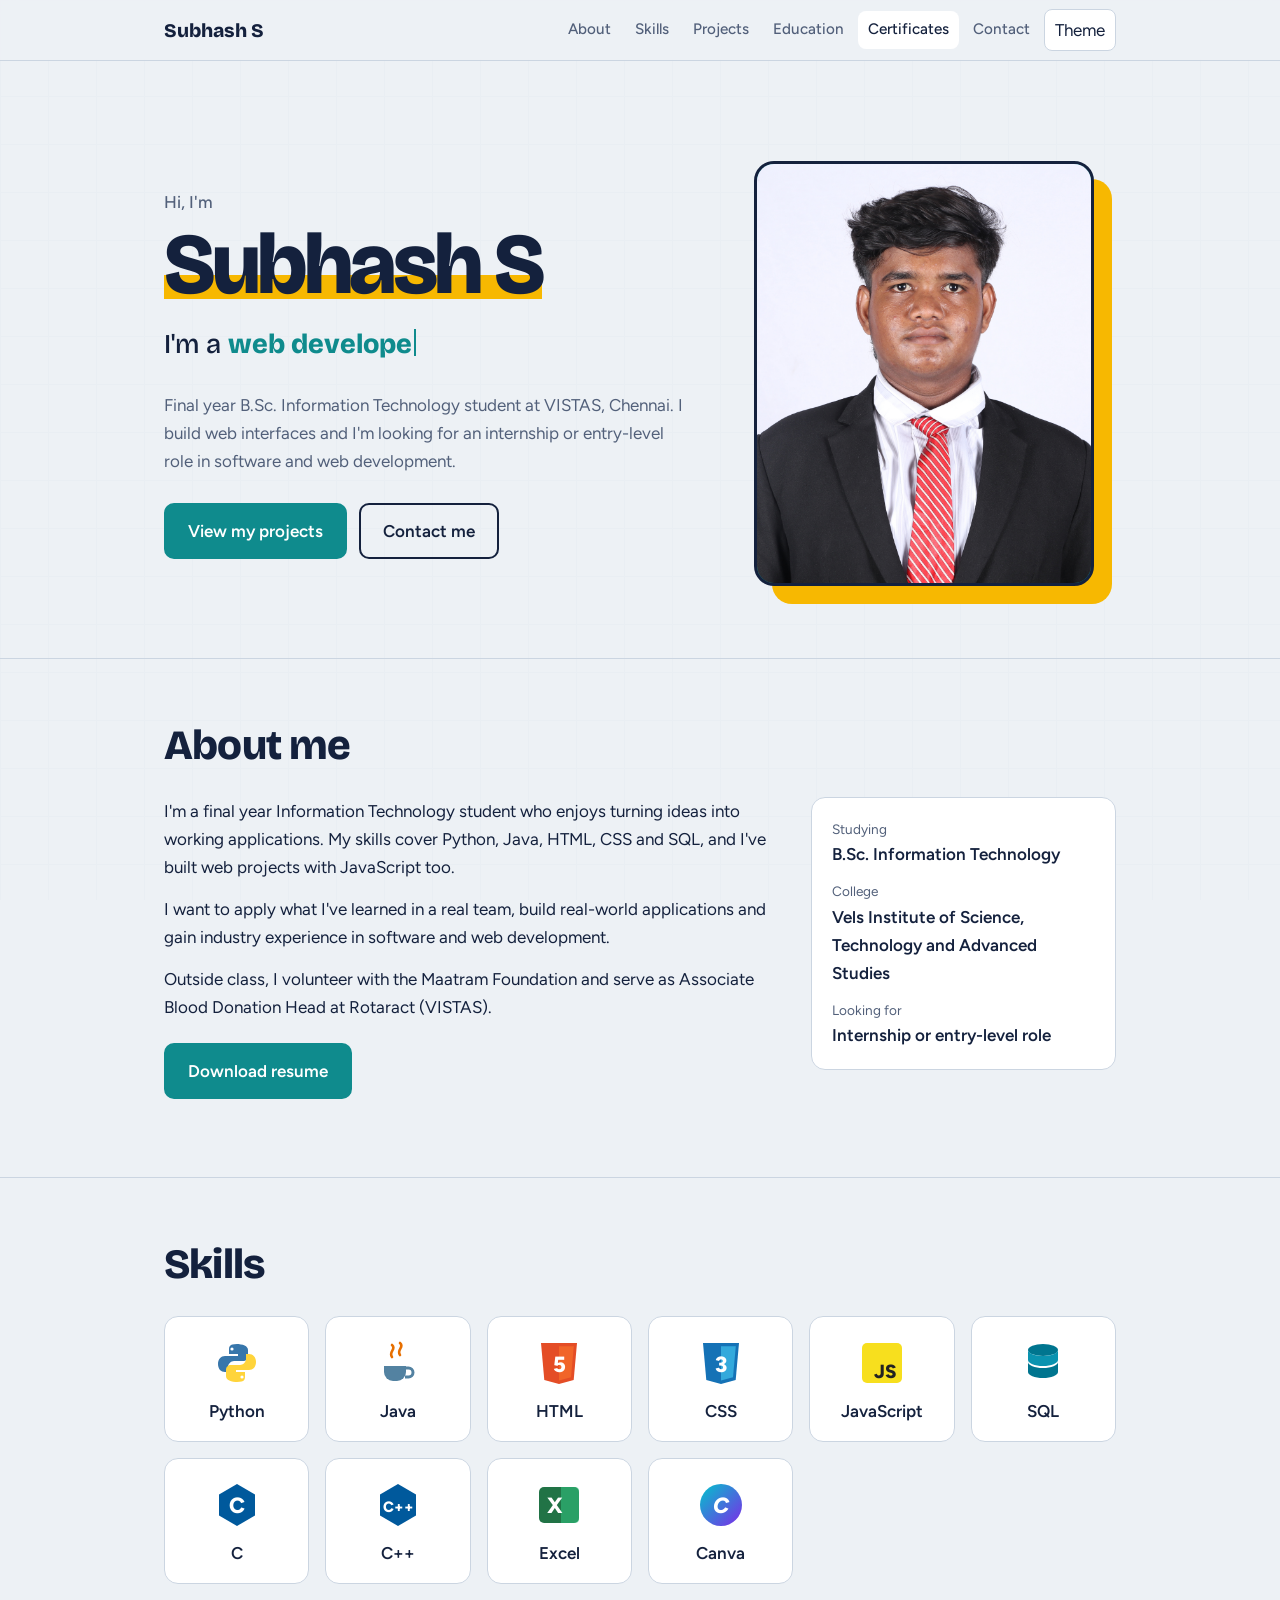
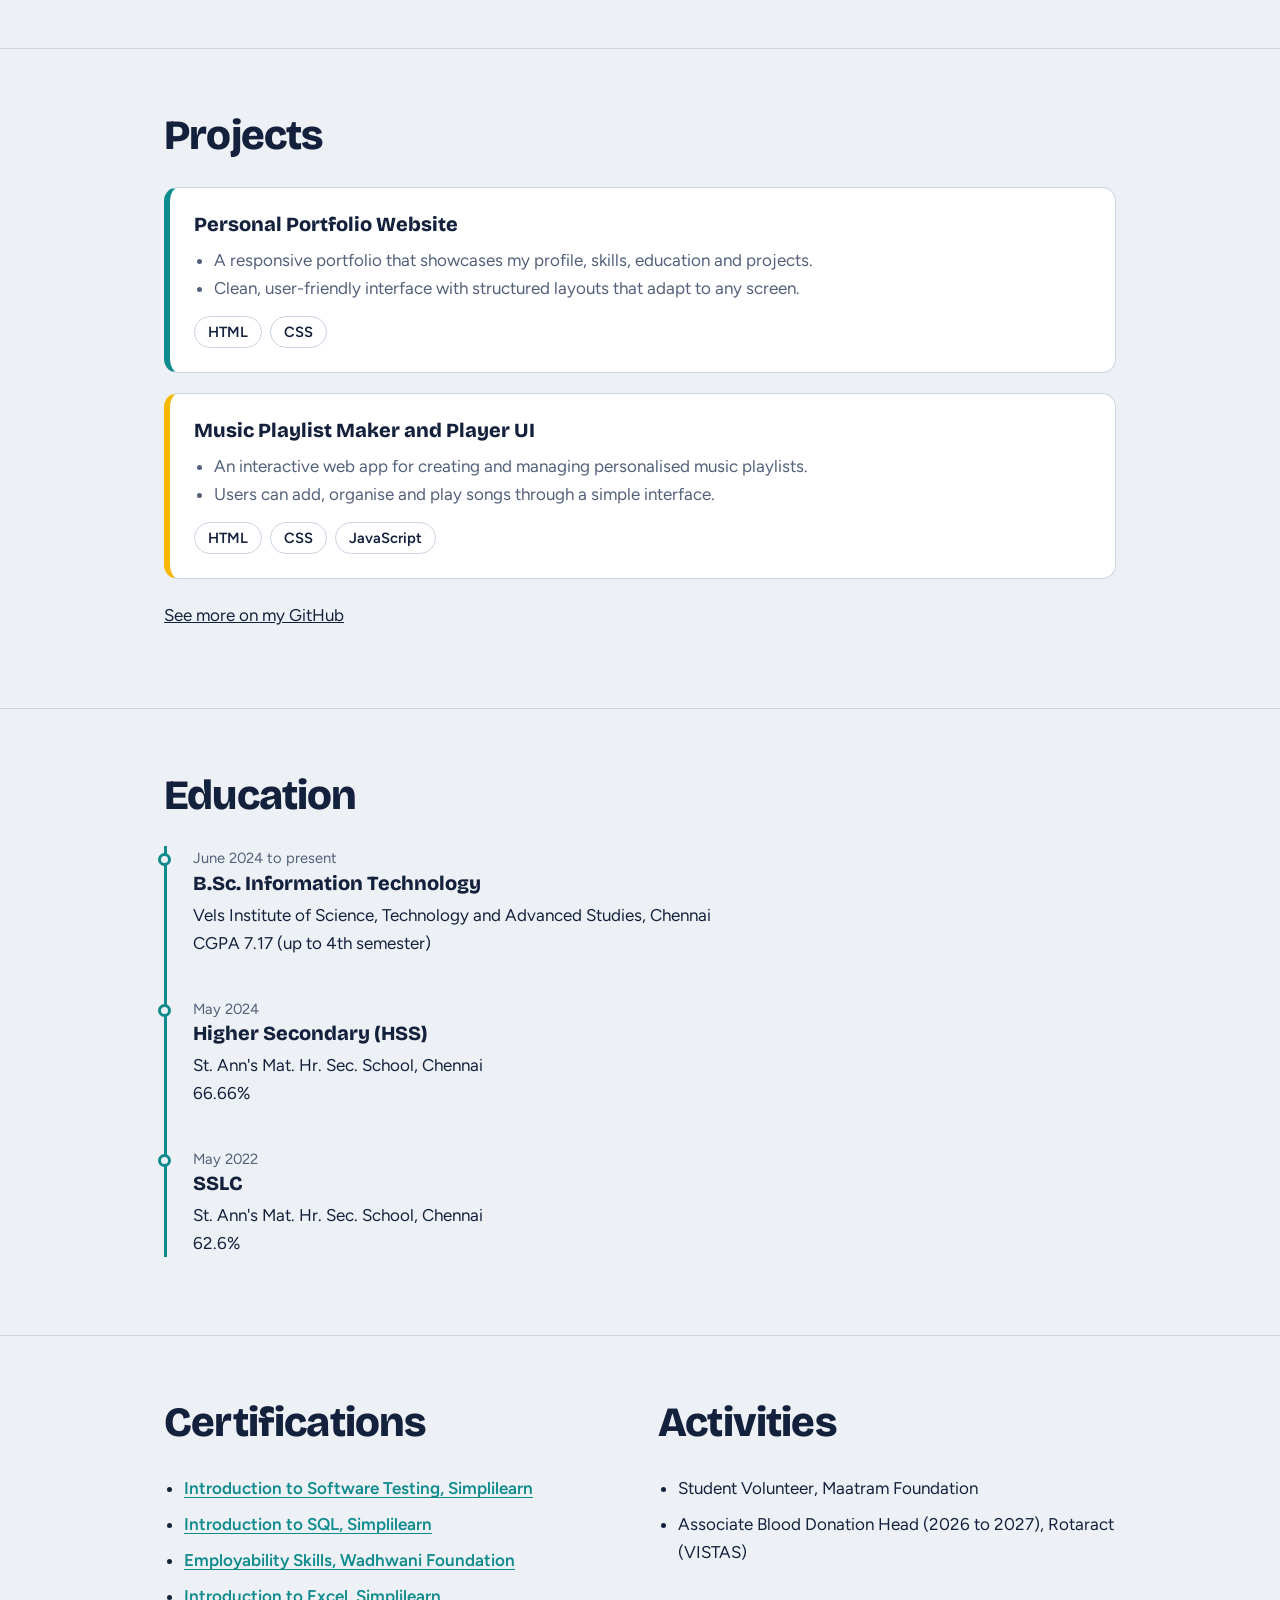
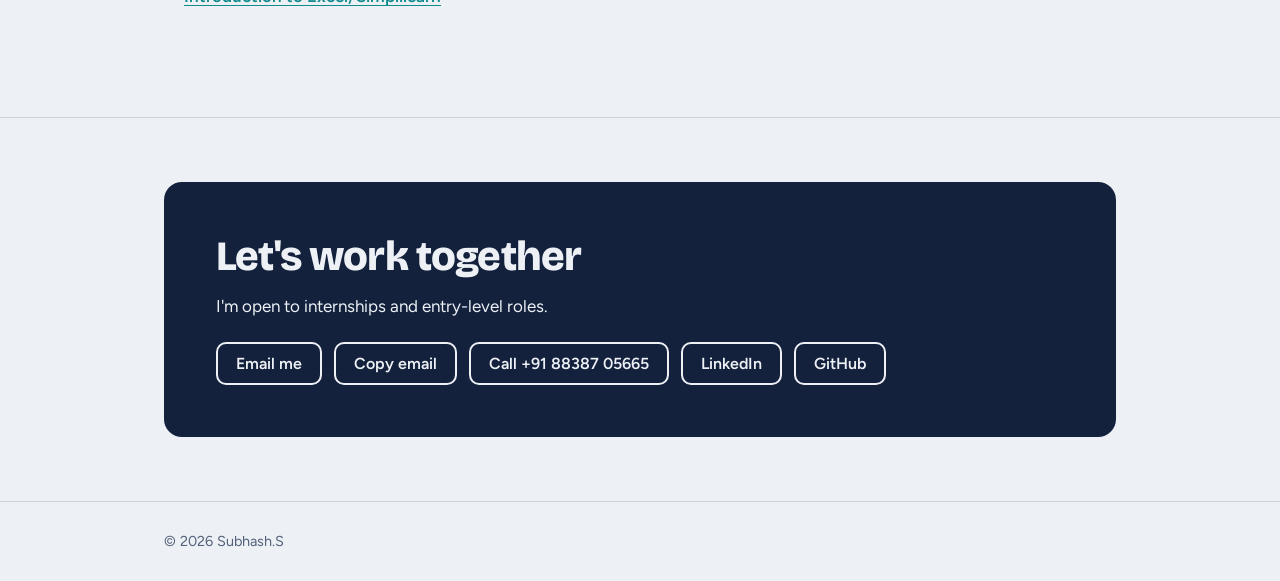
==== index.html @ 09aea411 "Updated portfolio" ====
<!DOCTYPE html>
<html lang="en">
<head>
<meta charset="UTF-8">
<meta name="viewport" content="width=device-width, initial-scale=1, viewport-fit=cover">
<title>Subhash S</title>
<meta name="description" content="Portfolio of Subhash S, final year B.Sc. Information Technology student skilled in Python, Java, HTML, CSS and SQL.">
<link rel="preconnect" href="https://fonts.googleapis.com">
<link href="https://fonts.googleapis.com/css2?family=Bricolage+Grotesque:opsz,wght@12..96,500;12..96,800&family=Figtree:wght@400;500;600&display=swap" rel="stylesheet">
<link rel="stylesheet" href="style.css"> 
<script src="script.js" type="text/javascript"></script>
</head>
<body>
<header>
  <div class="wrap">
    <a class="logo" href="#top">Subhash S</a>
    <nav aria-label="Main">
      <a href="#about">About</a><a href="#skills">Skills</a><a href="#projects">Projects</a><a href="#education">Education</a><a href="#more">Certificates</a><a href="#contact">Contact</a>
      <button id="theme" type="button" aria-label="Switch colour theme">Theme</button>
    </nav>
  </div>
</header>

<main id="top">
<div class="wrap hero">
  <div>
  <p class="hello">Hi, I'm</p>
  <h1>Subhash S</h1>
  <p class="role" aria-live="off">I'm a <b id="typed"></b><span class="caret" aria-hidden="true"></span></p>
  <p class="lead">Final year B.Sc. Information Technology student at VISTAS, Chennai. I build web interfaces and I'm looking for an internship or entry-level role in software and web development.</p>
  <div class="btns">
    <a class="btn pri" href="#projects">View my projects</a>
    <a class="btn" href="#contact">Contact me</a>
  </div>
  </div>
  <figure class="photo">
    <div class="frame">
      <span aria-hidden="true">SS</span>
      <img src="subhash.jpg" alt="Portrait of Subhash S" onerror="this.remove()">
    </div>
  </figure>
</div>

<section id="about"><div class="wrap">
  <h2>About me</h2>
  <div class="about">
    <div>
      <p>I'm a final year Information Technology student who enjoys turning ideas into working applications. My skills cover Python, Java, HTML, CSS and SQL, and I've built web projects with JavaScript too.</p>
      <p>I want to apply what I've learned in a real team, build real-world applications and gain industry experience in software and web development.</p>
      <p>Outside class, I volunteer with the Maatram Foundation and serve as Associate Blood Donation Head at Rotaract (VISTAS).</p>
      <p style="margin-top:22px"><a class="btn pri" id="resume" href="#" download="Subhash_S_Resume.pdf">Download resume</a></p>
    </div>
    <dl class="facts">
      <dt>Studying</dt><dd>B.Sc. Information Technology</dd>
      <dt>College</dt><dd>Vels Institute of Science, Technology and Advanced Studies</dd>
      <dt>Looking for</dt><dd>Internship or entry-level role</dd>
    </dl>
  </div>
</div></section>

<section id="skills"><div class="wrap">
  <h2>Skills</h2>
  <div class="skills"><div class="tool"><svg viewBox="0 0 48 48" width="48" height="48" aria-hidden="true"><path d="M24 5c-8 0-8 3-8 6v4h9v2H12c-4 0-7 3-7 8s3 8 7 8h3v-5c0-3 3-6 6-6h9c3 0 5-2 5-5v-6c0-4-5-6-12-6z" fill="#3776AB"/><path d="M24 5c-8 0-8 3-8 6v4h9v2H12c-4 0-7 3-7 8s3 8 7 8h3v-5c0-3 3-6 6-6h9c3 0 5-2 5-5v-6c0-4-5-6-12-6z" fill="#FFD43B" transform="rotate(180 24 24)"/><circle cx="19" cy="10" r="1.6" fill="#fff"/><circle cx="29" cy="38" r="1.6" fill="#fff"/></svg><span>Python</span></div><div class="tool"><svg viewBox="0 0 48 48" width="48" height="48" aria-hidden="true"><path d="M10 27h22v6a9 9 0 0 1-9 9h-4a9 9 0 0 1-9-9z" fill="#5382A1"/><path d="M32 29h2.5a4.5 4.5 0 0 1 0 9H31" fill="none" stroke="#5382A1" stroke-width="3"/><path d="M18 6c5 4-4 7 0 12M26 4c5 4-4 7 0 12" fill="none" stroke="#E76F00" stroke-width="2.6" stroke-linecap="round"/></svg><span>Java</span></div><div class="tool"><svg viewBox="0 0 48 48" width="48" height="48" aria-hidden="true"><path d="M6 4h36l-3.3 37L24 45 9.3 41z" fill="#E44D26"/><path d="M24 41.5l12-3.3 2.8-31H24z" fill="#F16529"/><text x="24" y="33" font-size="22" fill="#fff" font-family="Figtree,Arial,sans-serif" font-weight="800" text-anchor="middle">5</text></svg><span>HTML</span></div><div class="tool"><svg viewBox="0 0 48 48" width="48" height="48" aria-hidden="true"><path d="M6 4h36l-3.3 37L24 45 9.3 41z" fill="#1572B6"/><path d="M24 41.5l12-3.3 2.8-31H24z" fill="#33A9DC"/><text x="24" y="33" font-size="22" fill="#fff" font-family="Figtree,Arial,sans-serif" font-weight="800" text-anchor="middle">3</text></svg><span>CSS</span></div><div class="tool"><svg viewBox="0 0 48 48" width="48" height="48" aria-hidden="true"><rect x="4" y="4" width="40" height="40" rx="5" fill="#F7DF1E"/><text x="38" y="39" font-size="19" fill="#222" text-anchor="end" font-family="Figtree,Arial,sans-serif" font-weight="800">JS</text></svg><span>JavaScript</span></div><div class="tool"><svg viewBox="0 0 48 48" width="48" height="48" aria-hidden="true"><ellipse cx="24" cy="11" rx="15" ry="6" fill="#00758F"/><path d="M9 11v10c0 3.3 6.7 6 15 6s15-2.7 15-6V11c0 3.3-6.7 6-15 6S9 14.300 9 11z" fill="#0A93B0"/><path d="M9 23v10c0 3.3 6.7 6 15 6s15-2.7 15-6V23c0 3.3-6.7 6-15 6S9 26.300 9 23z" fill="#00758F"/></svg><span>SQL</span></div><div class="tool"><svg viewBox="0 0 48 48" width="48" height="48" aria-hidden="true"><path d="M24 3l18 10.500v21L24 45 6 34.500v-21z" fill="#00599C"/><text x="24" y="32" font-size="22" fill="#fff" font-family="Figtree,Arial,sans-serif" font-weight="800" text-anchor="middle">C</text></svg><span>C</span></div><div class="tool"><svg viewBox="0 0 48 48" width="48" height="48" aria-hidden="true"><path d="M24 3l18 10.500v21L24 45 6 34.500v-21z" fill="#00599C"/><text x="24" y="31" font-size="15" fill="#fff" font-family="Figtree,Arial,sans-serif" font-weight="800" text-anchor="middle">C++</text></svg><span>C++</span></div><div class="tool"><svg viewBox="0 0 48 48" width="48" height="48" aria-hidden="true"><rect x="4" y="6" width="40" height="36" rx="5" fill="#217346"/><path d="M26 6h14a4 4 0 0 1 4 4v28a4 4 0 0 1-4 4H26z" fill="#33C481" opacity=".55"/><text x="20" y="32" font-size="22" fill="#fff" font-family="Figtree,Arial,sans-serif" font-weight="800" text-anchor="middle">X</text></svg><span>Excel</span></div><div class="tool"><svg viewBox="0 0 48 48" width="48" height="48" aria-hidden="true"><defs><linearGradient id="cv" x1="0" y1="0" x2="1" y2="1"><stop offset="0" stop-color="#00C4CC"/><stop offset="1" stop-color="#7D2AE8"/></linearGradient></defs><circle cx="24" cy="24" r="21" fill="url(#cv)"/><text x="24" y="32" font-size="22" fill="#fff" font-style="italic" font-family="Figtree,Arial,sans-serif" font-weight="800" text-anchor="middle">C</text></svg><span>Canva</span></div></div>
</div></section>

<section id="projects"><div class="wrap">
  <h2>Projects</h2>
  <div class="projects">
    <article class="proj">
      <h3>Personal Portfolio Website</h3>
      <ul>
        <li>A responsive portfolio that showcases my profile, skills, education and projects.</li>
        <li>Clean, user-friendly interface with structured layouts that adapt to any screen.</li>
      </ul>
      <div class="chips"><span class="chip">HTML</span><span class="chip">CSS</span></div>
    </article>
    <article class="proj">
      <h3>Music Playlist Maker and Player UI</h3>
      <ul>
        <li>An interactive web app for creating and managing personalised music playlists.</li>
        <li>Users can add, organise and play songs through a simple interface.</li>
      </ul>
      <div class="chips"><span class="chip">HTML</span><span class="chip">CSS</span><span class="chip">JavaScript</span></div>
    </article>
  </div>
  <p style="margin-top:22px"><a href="https://github.com/subhashsenthilnathan007" target="_blank" rel="noopener">See more on my GitHub</a></p>
</div></section>

<section id="education"><div class="wrap">
  <h2>Education</h2>
  <ol class="timeline">
    <li><p class="when">June 2024 to present</p><h3>B.Sc. Information Technology</h3><p>Vels Institute of Science, Technology and Advanced Studies, Chennai<br>CGPA 7.17 (up to 4th semester)</p></li>
    <li><p class="when">May 2024</p><h3>Higher Secondary (HSS)</h3><p>St. Ann's Mat. Hr. Sec. School, Chennai<br>66.66%</p></li>
    <li><p class="when">May 2022</p><h3>SSLC</h3><p>St. Ann's Mat. Hr. Sec. School, Chennai<br>62.6%</p></li>
  </ol>
</div></section>

<section id="more"><div class="wrap">
  <div class="two">
    <div>
      <h2>Certifications</h2>
      <ul class="plain">
        <li><a class="cert" href="subhash s_t.pdf" target="_blank" rel="noopener">Introduction to Software Testing, Simplilearn</a></li>
        <li><a class="cert" href="#" target="_blank" rel="noopener">Introduction to SQL, Simplilearn</a></li>
        <li><a class="cert" href="subhash wadhwani.pdf" target="_blank" rel="noopener">Employability Skills, Wadhwani Foundation</a></li>
        <li><a class="cert" href="SUBHASH EXCEL.pdf" target="_blank" rel="noopener">Introduction to Excel, Simplilearn</a></li>
      </ul>
      <p id="certmsg" role="status" style="color:var(--muted);font-size:.92rem;min-height:1.4em"></p>
    </div>
    <div>
      <h2>Activities</h2>
      <ul class="plain">
        <li>Student Volunteer, Maatram Foundation</li>
        <li>Associate Blood Donation Head (2026 to 2027), Rotaract (VISTAS)</li>
      </ul>
    </div>
  </div>
</div></section>

<section id="contact"><div class="wrap">
  <div class="contact-box">
    <h2>Let's work together</h2>
    <p>I'm open to internships and entry-level roles.</p>
    <div class="links">
      <a href="mailto:subhashsenthilnathan007@gmail.com">Email me</a>
      <button type="button" id="copy">Copy email</button>
      <a href="tel:+918838705665">Call +91 88387 05665</a>
      <a href="https://linkedin.com/in/subhash-s-3a338532b" target="_blank" rel="noopener">LinkedIn</a>
      <a href="https://github.com/subhashsenthilnathan007" target="_blank" rel="noopener">GitHub</a>
    </div>
  </div>
</div></section>
</main>

<footer><div class="wrap">&copy; <span id="yr">2026</span> Subhash.S</div></footer>

<script>var RESUME_B64="JVBERi0xLjUKJb/[base64]/[base64]/d5fgY/JdCwQTwKdTmdjO45dP6q148ZxJx9ombbYSqQq0XHSX7/[base64]/PDzz4zvsz9AAjY4Z/ygqNkXxi8Y/1B9rNgvvwSJd4xaDF6eHzH+8fskx9igLqoyDr0ZZ8Worn6aPdwMs9lwlpf1sBiVWT3MyiRJ/3VP33uDavwWGhnfraa3+RSr0qKC1tsLLyK+HDKOVc7zQU3AfNpLQDhNTE95A/Z4wgXC9aS3AevDTR0QnRTlXwt0ZVnVL4Y/rOvJ7CfOHx8feyNoyW+LkuDyouQNp53ZjsqUckbJm9ezUM72ErtkYYTqWf9KGgdVWQcmB3AsbBAdhghCZDZ9T3EZ+4gIBGfTVxSYTT8Ea9M3FKjUJ0L9aTW4yAku7+8fAEL+jYKhWb0dJVefrynSUrCyVrDyYTR6QhC0teu5jthuNssDI361f3TZv/5x73T3SkgKwems3htmU4Z8CKT389lgWkzqakrxHhSfZI0MYnppOjKawKO6LItBdZsj16J4tGZc7lNxWw9nlEmReAfN5dXlbv83oDkHiRaYAK0DRnXACCmfQiPNdjRuM5rj/uHlyTHQXHxehbPBNLqD5mnL+O1Y0s1Yzt5fH3xq/LSCBUVuDUyyZhrxpGn0djh2C5zri/cf+oDz8WgVDmy5Bse8Ek6yHY7ZDGf/ev/s7BPg7F3sdfDYdTyyi0fYJ73ltuPRm/Gcnp/3L49/vDg4PxUJSg5/X0JVUd7T3tPU+kVsqw0QbReiehKiFNshqjbEveoB35Aox8XtbFkr4vQvcwX97D6fPV35lhXuhdXrJcWruLvLp3k5yAM0onwDgbxeIlvYEVP+QBlJe5J9QQ/7cw+7rpEodf9LG/XE1mndaY3EzjEfwS7icRpJMIvoCOakB5pUi16KvUX2DOqjWEhq7D44B1iLrw5OsU71FPPO4VuUiHrj/[base64]/0usziibRL+l2/x63KsPYdGpSEUTgR7B1xtuwR9kkJLJ4RNqSCh5rOtJUzahlAN9limldZkj9iaFDHn9SKSVAjjJs5S8+L/djQqbFhRp4GtRNPGERdi2uGohhGVEEMnyLaGoj8NCekTDWQeyaIVpYkJM31CyWc9cUYRpgeJuECxyafQd5Zy1aqQiSThNGVgWFiImKARRWjTZJlNttXvsjLGN0qjB5o+Ygu+C4WBZsTRuR0CYnh0PuJNiNg4cyEdJXSIYG1CG3zT/hptFfuxDdkHeuFpYraGiFHkwdjKlKJHxVIF2e5/Ck/pWArpTYboD3Po3QdriKSpjDQsWy2JxGWWvbaUCqaObVDf/[base64]/yLrNc462eQwL+6HeHU4StA5is4ob/g7vsv3+D5/zw/4B37Ij/iv/Jif8FN+xn/jfX7OL/hHfsl/55/4Fc/4DR/wQTWqSrTjccZvec7v+D0f8uH3yTAvecH/4iM+5iWv+CTDCWaU39WxNyUAfJJPi+qW//1Q1XkcmfIZn+VfMXlWfOM1rx8r/sC/8u/[base64]/[base64]/CU5h232yLZYZEU2bpvYbsRci48mDmccnmrfF4tb/4pseNiw13WNMHTDwOK+H2kh0aGQz8DjwSaLDx3xWUloututaLaNLE0nNNptXpSi3YrSsoJ/b3YiL1ha7V4S7r4q3DOKvLxDsTLLS5TzLi/f6QNZQ9u4c2S2x8FqF6yOmBOR0bPpaj5fgb2ha1yens9nyeJmjptP5snJbyf2yII/e8S9kR+4zOf2KN2dfP7FGmVAPx9ZzI3C0YPi2o245cGzGMUnP5ycqmgdqR0Atw+CeMRsy6HzP+alKNDdofGojBE1fZ2yOGUmqBwYi3Jd1TvR5lVJa4kJ2soU+bdlVVSbR6I3bZdpVxPhIW+3+BYYzV1eFA1Rcy3m6rHdVuX4fGratm3cwH/HmI5p7Sy5WOrXWRzrN1FmJC3+YcnQSWAtYIlxT3szlvIuLzfA5NvAjU8Hj0ONZF022/ye1qqa1rS29eOkkF+V/QUtVPfA6QTA2HZl3uLSI620lRZ/f1/0pN4XeaqcCat3ZYWkh0JmG4nq+5GR9UdUWotaimJiTmzjAelVXWS96MmhdTo/7gsQj0FoxpQf2h2usRHkUg9szboGzCG6/B2NgBPrXJapJCKxQm5UazAroLNFLZ/JfMA1eUsfB5rvtMvYIMJtX0Fs4sDTsknv+Yfr2dSMfCNZXH4ahDaPIsahovwVaB8frKHNQ49FgU/n3uCZUoEu9ADETZu3XSsp16o1PeNUuWZMTInakpqucwBs4JoqrwDDNPtq+h54KZWZFgCYz2Uznm1lWYp8uFzYLneMX7tSO9mxHI/iNSHCVS37GjUQ+FNB8AL317RNae/utTd1teKWylqqoJ7Hn2euO5i5tsUhyWffX5lo4PuA2QGK6u4V0mGTR0nsGY3cKdkDkQeNnYBZEDFKxIRNP336LiYfXUD4uZGwsxWL5zMWz84uL5fgMdM2DpwGQDh2WhD4sFdgDHhIThvw7rMScBbrlsPdQy43dIAHmBXTlaxNxzFSWbamHxgCPzbyPTgt8gzfh/42iG4t5Ljk/C2WutzCvUFg/Ly31nnFWo2MOF7Ohq0NGQ/eZq3Dho31LMgl91kux/9ZLJfxYBJ7gc1A629PYo97LPA8rXtdbWqx21FVBw8vRbnpxEY2w5nmQAkwrn5Ozi4/PWssL6D2MJY/qvS/pYMSjORhLchfOtOHbvrUsFxsWG847INoxa1o5AsVw/K4jX3uFUk9CLCQK5V1k31BoGNFxlKKTNbYB8dUCsROtSnqP3fjJN9JyvULUYKX+2o/nlU7xdmVugm9Xv45DDi6FFyt0IWXONoMAwezynf+BuC4fsisQA82V3gqmFrRfAO2Kgr083VVYM/NKyLroDd5CylBRvFD4eBpG7SbwNjrOhqVXxzbGnYztyzjw2GfVwMinBRBb6UH1HqiQyfPiRMXPIMmjied9yRSWikc7TszKkyEVi8020oHMzBSRJai7vrZBcXV1RfL9qAaFdjyPEAEYUZ9oKYdRVd/4zSA/QhMDIPwGL8gy5xwbvwq07ZBh7Ih7036rW933wzGolbqMUQQGtNCivLZhNI1sp6scbTJisf9bAO2w6i3Fn1X7EdQcE9bd2nb1b3oQiCzmnqrrm2eSYcooVE6AIeRAnUy2eSbctBg6yVTjyFLpv5p3sAao1B5jYc3oKptvB92Ffb3/110Jkfw1Te0i67JU50U4AU4/ZFSotGF5ELcUfrQp+jHn577cPF68U+mjePTHA9B2M/xIm2fotFPsKpswweM5QhvtA8G6dbERNcC1mp8AokpIow6Cu4o9UE7LHl7ss5GFFODFIUGkARCi/y/itxvU3WRPIr7EFeQcQV4s/lrEBnyyrwUt4U8gHxDEETLKnoVWaZBUNUbUYJ2xxcEb69TP/mXGw33dltX3UaPd+LVvAr7vPp/g/2YtD9XJn41OSAmTuv8vh3MB7h7e6H/7IbyU7Kaojaz69VqMbteTvWNHIi2MQNl4FaOmi2SxXy4idlBxAKoc9/QxDyoreBTzpnn98MlXahBM52YNziUVEVHNAmBuhCihQGJltdVV2b79qzmhIC5rh4Upk2DiIFJMBf9Pei2IBL912meQQPSdwZg2cLMgBcCGO58CLIT6F9oYGlC/KuqFZiVyHWziFV4p3F/VVDIQNOOfD6br+hO+HHxdDt8wbcWZz73v+WXDzgYKGHE7H4sWeibf6VqDfS9p0tSf++hlF9D+Acuyq1sqIQ4QQiQzXf3hYQmVT95/mlCe8NZOOlNAj8KXxLVt905rFaUzKjObV48/ToBWRDr31mCyPNgtMHinW33Ix4UB2L7iHe9P4Pl4Jw36Dz/PVV1sKBPAIPv26ACGpDvDcBw/[base64]/6/1/+tZ63mevfe19733fV/XzclqYAxUgqLsYeooJAYoLCgkA1DRVbYQFgEICYkKCgmJEHFymsAxCNjffiJOMxjaA45CyvwvhAoaBsZc+1TBmGugLgoJ0PJEAIRFAcISMsKSMkJCABEhIem/gSi0DEAV7AWHAnQFAVooJMyDiFMF5eaLhjs6Ya7X+fsXwAPhBQhLS0sK/E4HKLnC0HAIGAnQBWOcYK7XK0LACIAxCgKHYXz/owSPnBMG4yYDAnl7ewuCXT0EUWhHBV4BgDcc4wQwgnnA0F4wKODXyAA9sCvsz2iCRJwAEye4x18BY5QDxhuMhgGuHQg4BIb0uE7xREJhaMD16gBjTR2AvhsM+RdY5y+AAODP5gCEBYX/Kfcn+1chOPJ3MhgCQbm6gZG+cKQjwAGOgAH01XUEMT4YAQAYCf0FBCM8UNf5YC8wHAG2vwb8bh0MUFcyBICvJ/wznwcEDXfDeAh6wBG/ZgT9KnO9zWpIqArK1RWGxHgQ/epPFY6GQa733Rf053BdkChvpP/flgMcCXX4NQbU0w1kioS7e8I0Vf9grl1E//ocYRiAuJCQkKSENADmDoD5QJxAvxYw8XWD/Q4K/3JfzxDg74ZyAzhcjwELgDvArj9E/h5gLxgAg/aEBfj/78B/WkTCwgAoHIIB2MMc4Uiif6tfu2EOf9nX54+G+wCshK7pJwwQ+vX882dzzTAoConw/Rf++4hBFqqapgaW/H9G/ieorIzyAfgDxUUBQBFxYYCwsKg0QFJcCBDwn3UMwPA/fQj9m6uJdEABpP9q93qf/m7Z6w8HeP4IhBfwn7X0UNfMhQF4/iW6tZC4EOT6Jfz/TfffKf83lv+q8v8k+n93pO6JQPyO8/wF+D/iYFc4wvcP4pq5nphrFeiirrWA/G+oOewv6SqjEND/jmliwNdaUEI6Iv7ZRriHOtwHBjWAYyBOf9HlL7/pL6Eh4EiYAcoD/utqAQCFhYT+K3atLojL9fXhcc3J3yHYtXj+c0k1JAQF/aUyEXEJABiNBvsSCV1TSURcHOAvfC1HKMznN4sBIEEkCnOdArgeLgDggEIT/TpRCXEASOmX6y9LAgBS/seSFAGA7v1jSYkCQMb/Wtd5pr+t/2gH4olGX4vyN2Gue/3b/n0DwGA+MAjRzCQKIhvu/D688fStEqM3cGVQfoxzxTyVF+g/g27y/EGGn8xb/iL0M/pYKbnnA8XcshrP0d1Zlkv/zbpK/Kj6JMOG84cXdolGIysNRNPDNJ1DrzaVKj4yEzIBTe6uPrx0f2gW4oJTh92ixZnt7ilFZpB7+9S7Q8On4mPxp/7IyRXD1XIJbeKL4lHgE9PH1iEF45w59pkTdGx4GCAzAR/lrg/5+NHxGGXW0BWLViI/UcD3J6L5/pZfROLOJvzmS01EPFrpOegt6Zhxjij7R7j8lddTtGin/Atfx2tFxr52YLadrFFoIge7i71jbZmRK+4bWuyj27ALUSkmXx6JjIcYLnEq92wgjLOa6SizKyQLRi+F7fKIPAyb1y5p/GLfjL9Ahyl2umC2DESi0tqfIu6EH/Eo4jWvR62nTElM0+d2fpQOHOWufHoVdDdxWsQ+B2PV5g/2Id1qviF5uhcwNKSBJHhpdWhyf0vBZBiLqYcd3CvsxJoli/dg66V5d2cZ5ZWLAjZj0ZORG9rO/e8+a7X4kV21673chIQpztrKrZ7dJbnxZcrdZMUzfBpabAUbiUt3ltFqQ97s0z6PYRcxzn1r9WzzY6ayPaVif6kudigq/L1keSEY/ColOpeboTbK8bDgxIBZZrBypGj0EfEGtFwZ+vThiGbx8HbEPVvvR7rkZSVDMHZV1R3hzBJR86S81mjB/uGDFi1BGompsnFmuVQTet2e72xVCuFoOh76Ur3QLuqXKSRLYewZCjWWzm3HTrk9Vfyppj+9y6/2lokuKjkSvrYPL1kvmusJquTzmI1a7+itrjJlN32oFb1FhjuupLiPsKPwaCvSjTSoOSkmbo7zdTD2LVycbLH/cmug/YG0J7NbXOexwVJ3wls9T/Qkr468p1NR3EToaLfq4ExOfZvBeKxtQQBdTS0LbmvrONFXYOGgnynfwKc7oqVrgcfL9/[base64]/Y6rQILZ+YGtuIw3reTYOLLY4Ty93LOrLCHP2xzehZFegPIh5s/DVFO7LukLpbDDen8YdfJYkxeG1w/ezr3ZMTPakn7B4bZ7O4l1mI157kC64rERQF7Scj+g6MVcgg3/ph8sgs4M3yqtl5ABz7UK2Mz3ebn1i9hrKo6ZZ2aqlsDylLaytHHzWe0Ut6pyku3c2uqcQBPPk/zdSf3NCmHqxFLWsxCmQHAGl6TYq7A13Mcbc6MtH/EF5Ov5+4rN1Gkhq6IfRd/20XdJuXwkdvpuh7uFh2igXlNCEiR8BqevVIXWHOu1dpGOt8js5hRYpXEMZEFlhuEQ6sk050uVc12Rrw/6xdFlOvEHMnl0Xytedf/48qZ5IPDLT0g25ZTuA8LCL9G3WR2k7RQMvpUHEKi/Kjp+o4A7vZp6O7k6FX+FQCypkVnKD3bDlIBfi24L94ze5RY9iZyCwL3AMtuSbmxThfLAW5QLgbw3pWlTNLKAVHbh/EPjUXjPRU4bE1zT4atng5nCWOh3yUXfDz8qWJZs9y8oDsUNSC0ZWGK7rifgsbvCVA0OR9ILH0nUMyY+O5N+7SXvpNZqZ8HT6ZsQqXeais8jzVCwRgsVn5TLXbAQK8ZtEL/NGr9LYqGSgfdW7Y7WcVxJcw2F9fS4jUUOFV19yp3KsoyLGQRf7Xg/o8x9piqgApNbj+Rxcq1O/Xll17Tlyy6VwIouxNHZUWkMZQM0TfjVgAwo5AfAkVWAqouoaS7gSQ6Z4SD/Lr60qJk/oDnZ8AliclOjrKp6iVQSi1WW5Qa2rzv/4mrJHumoVmVykNImLh7hqteJMwg9PDH7IsyS2YCCV+ytwyS/vpuF3SNMIEA8xSreyJJDzilbZcE7tYll71zMQOn2M28n+5age2eicLWA8NAqK/J81+9+J8lG1KcczGMXOFZq2WL+tyM63PyMQOZnG2RAwoaQQrCdJu5qVZKrU1IxzGGfu7E2eM3KPaOmgEAwc1JFyJPJNPeE+XsTV/HKJwGlEUJvIBu/[base64]//wjTBryJsnBUnGyLNXH5cD2Z8E2d3ii7RhflllDd9lpT7TGoC/6HXvS3XVAmhXAByash/58hmfYZMFHEfDNcwkvME12LSLHK7vI73kKPwsDRltdSbWhPS+GbmnH7N+4pPs8dTRbxyUtw8aCNy+sJvXIrxUCdVUlBPfy8clNiHx8yio3Arw1HmQojsdXNzMJvlSu3mMGGf7ZK1h/2vkvJSvPiDWf38/4dXDbK8HvHc+CKpGMjGJ5sysJmtzJNNT5a0TpjUCBESD3qenjM57tGeq0jZ8GTO6ik7K/2BCWh3cD3mHXyLyPTGMM+TCV9Vat/KWsfS96V3DJ40TmWiHQ40C2wtrcfGoZPblGS9qq4j7Q5W81Gs02l+N822ZKgORdWlvdBkszgWkuPIkwaSdUI6fz+eTiW0xIHPKkGnfoZaglg66AoKDUrFaQ21/3hn5AawIc9VGqEIDigH2bdYyw20mmQEeDoSR3zV4qnNlH/+w9JjdDZdNokX7CZkOi4FF32c/e7LXWZaRkNGTgKuQLV5OWp1pbQd9EfL5spClLwAevfFK04RyYCXsqgkdlPV435PEqKTO97GJC4JGoZ77y/t7W2MkC9IjocBnvGct557viFo9+akQldCjr2JVG7V+RRAdj6gkmlMTLTwrGdxSr0GGi4jVx4rm0XqnsbrUfPWkb/Vw4TvbOg4HDurjoAJF4jys/mcoisF+O/AAa/Yc6ZLyN4zNkV+odRNtBm7pwjMjUBpa7NXm+iaN7o/CFJoJrIwpde+g7h2YOHeczX5QpWWrwcAdt27suKmp6tfocsVugwRweA/[base64]/eoczpnFRpUEglvN/jZi/SUvTMPXtDld9WuCa/r7HIQYJsDiQbmdZTLnh+nSOaCJNveyPehgGtGnMExq1+QKUxaytVMd5Gr2FcSSkIbH5xaqYzUpd9mmUyS+Cfw5HKl7nJ8jkgIkuk7dGphOLk6ite9cm5dwy/MIplm/[base64]/kc6PgzWLFNlaITh3pvkAgoilK2LvtIpuxJsDO2XIFZD2LkHy2zd98+vyTuSe7xzKeNtc+tBSV91mipmGMH3DM4sS6yfmC/uDzBcYyWb+YdUEwAvWY4kY6Ty0DdVjal+LY5I1kmmC1etEynXL1spAlIq8iXBrPRmbHeXuZi9rkl7LhasFnqnuqSLJ8S+f0xEGAp3Bj5pLxx/p7VTln6V3UwTr2x193RPPhGtffaqC/7JTT96saHvp1ICk6P3s+BGdY4sLPo0zEbnridWSKZlX2wSP0rxZHbc3P+EdkryxpZky8J7r6X6cxBlP746AFelVqfadaoHzWLcWg41LrVmDPXvJnfr4kt96BuOw6ouH1kIws82KTB0wgw5rgDfkhysogimap28eTe8c6guCx/7huCpf4tNXzBrb1S5A5VXVJHgCbfQiWtssqQgq9iur5dDzZuo9hzyguZpeR39mpr2WY24cLVo2a7Z/YCYWxR2ih1Iah9Apih/jv9VX/WgoOYhm1/qctTHv+19gGZOSKCtKqfCzZAmFbNtD1Dch8kZEKR+l3WRb9Tz4kHP+VgblDMj067Ko+Ml53G72kz15kFwJhCXzj2u72RfvTPOs7KfXVR+gtHivys/IVYrlzdgOlPhd2iWaou3U4PnlhnoT2hCp/3ZE/gdUqMds3b0dREKHW7kTSIy5FexnjsKQvyQe4PrynqCV6R9ORPaU+/crBvkUqcjfj/3CG4KFlbKqu2Vvc6Mv1uzkzcEozYJuL0wbVyrByn2IpwlgjMp1QhHqeeY3v61NYFofJ+x5e8fo6T6ScL7zAnstp8Qv2FPgiLSpcizfdNUA/V+FrggaV701bRLAtcMzcihON1lkqfSQafT1jxR5vz4rUU3kMWeBY2NkbMMiPFDGvcxnUlOsRsDCtxVv88KSS47KiR1xEL/rOOaJ8TeEPLtDPbyuGtiYXkOEiQIQISRRMbQmB685HAiZPkjpRurtjQNyZCv3VpmeX+ikXnn65or6MMg8M4dlKFp9kE9sE++w3LdicNr/t02ms7soh9SyKLk8LeHg6Jk48Y3QX5O2waquwFlEB7Wwm6p44Dp5fRFRus5ThiDZdZIwlHDY8dDPJQNVvBLbpj/LbcAqlk2xJ2oE/m/k7TAz07PaDokfRv/c5rFcYBoz+3tKL8iEc8ImMmqr/[base64]/fdX61YOdrj2vE/8Da04reM0Xqa615LxF+3eJd4Z9kVKfDZWRep5qBJ4kpcaKTBXG56803lfbJyqQ/pp3oRtIV5V5naFDEyjDYdr5RZiz/S6ikGa1HH7KxxTykJHru0+ssZdH94rrjCAbLPXeaEGFWGRC4iG1lv8oUt76fnSFNRScWwzOmRe9qZZH5LF64mYeHa5sOFvdKz5Srw1Hx4dBbOfzUpVFTFRixDjJ0ApTXG331T8kGizNT7SJ9Nbeo8iHl4d39TXj2+Xa6TJZt8xIotwkeICuvW8iVx2pGlv3/ok/bDBRbBcDqSLam+Lu5qS8LKtgE7MKcjlDSwISjBfnld23y8ZNM02y9yH/s4N7ZXLzMy91hAEzAM24YTrt1AKFRfrL1ZhCznRbbi8oMQytkjgVQ4fhEnwNVs4mY93Bfm1LfNIQ3o+OHbGxHRtI8Vgz6YCUCDsa05ZF+XYphMjFo5qXSl2lS/B9UO62R53PePVq1kFyM+DVP1BxdZO8vWcCDzKaC9WdwDA9pqJCncbkkrJOCxO8dzdiq3aLGFJ6FkZBe9F2A1NbI5MbaW13JW33pKA3AlgyU5p+vT1oJdQCKa1S7R3G8KvHHs5fqVkymPH3bJ3l9KJC5rQbSq+08XC1Afv1jNlya6zS2gEIbYZMqzdHe/+/YBTTQdlUrs220BMgn62Yf7pvTr761Euor8T2v7V1b9D+0qmGKuyY3IbLRq5TlKnVMrXY5IeMFVqc0qKITZ4C3NT6Bw2D2aGD+QTMaLQ4wg03W9VyzkXhA/7CFtOc2p3V3wphNhb+iVedg33CixkDMldu/sbf64C3ovUDMcSy0u3/VwfC/d6010ub3AB6t0n+LQkMVuivsRd2tSv6CZdGhrWrl/sIj2yTzIV5JUiQ+04LdbTW02Ytf4qmTWgbGJUV2AkjZXshJOCgUv8YV4fsb95Hdo/5X2bWjqW8bNEvT9ka3X7/Vi3mZVcx6M0DsSYO13M5hacDkNPJJImNZvXjv48WXcfFDkne0s3WkCNpmfRvnWBQCulz06WHJ56evQZGd8xTajcC7o+OCYQVlCY43osntTOfnORTfUYjuhiuoors5CLQDr3YutiIhVmDllg916FgJhWHRb4hIPjioMD3mqLleRwCA6nnZhifNzfkmPk2bBEM/We5BuPiy23T+DS+3NY5lcF3kAefQG4146k3LhuxrNh/nJRFmBE7MZ5Q7aRXAXn3xA/LZfm2tVLYB4TPTHTEWg65YLkVEeMD+oZhndcO/dpkfKbPTshWXBSmmx4E2bn202tLlyrNXUTrz9gPaHGQ5W96iLEXORop9Ceq0+R/l1kn0EAfAKdsLuXxY0pAisQ0eirA9aJFBPUrfKx6db1+sY1D5IYWlMWFGM3iZzqCzwvRssaWGVTUIRi42/AaU055Zo0FIqPNc40gLtEHMEqjDHsVYuBWSTLgff1NWuIFaqsZQ5zqZvbiNNTEQFUPWXqRvmLMjEGj+mSaoxcDLGpxlcnfWqu0w3zYNXYEuV0M3uVErY2J4829Xsb28sTQrzJI/gSzeSa/u8v1TNtiMjiLMZOJh2SsD15jxypsqE8BmWDqOedIVGoDw/eLAJnAP6MRXZwFNJdEXUgtM7doWWLnaqHepeZV7KQzaNchJrB8rN9fmkLnn6gvXY9wwhtFLDyDOOFCu716Ef3tT/9I6MNrVq04WubW0aNqf9XHCojMYfrvKWmZ9n7yPjslnXrZfN4KuRSDy6WLLV/TDqe64BrTvSYSqQYH3PeUd7we1LokD6MtKtjeaOTqC5Kv9Dj16ouYZE2XtfYXz7Eip8CzFcbY389+wd25Ija6ITQDQNBUWiGBuSdFApRetghpIRL3mRhVpWMBA7XlV7ArtvDhVq+XpYNs/b3uegcZMmjPUi/IM5yDX5Q29LJ+NztS+NwpgdGioVWi8bItFY3YldfluJk+mhE6eXH5tZK42DNL/omNS+pg39IeIbCnQiuI1fPF4uWHHzkY19mRdatmlRPPrw3VK9X3wCY/2G/tcXVXWuFI3Dm6JZ7jz8+swixIWHj8PTpg55NzNsqM6jPUhTYsVTb2KT8+rYI0LSdW2tENS1wQNPI9rBX2mab7Lg5XUEgFY/WdDi93ifIZZBbMrRZQG4xDzPqo29MKvJ+x9tzZRci9fBK5xlOzbldUCgjV5EN9XkTnUCqbm0m2O7jatONtdlaeUWVvbVqPaA7ks4ruyW34sbGokOS2f087Hez+vcEx0pusR2ho9JJvKeR20PdykCc1fI1kU/L2rXG49uAzl95EpHp93oHlDW8AVNT9aBIp9nOYYppjC3B8ZybVAE9xbkSiG/Nioc7jsIfakdj3Bm6aSeuL+3i5FI2xEDy6Yzbg4F71EMOaPuMi99uO1603SMkSsg0jw7IsrCb9Pa2/2JyfTyAOJbNmrLwLYzXmXoNXbFicH2JyI1buQL3QvZ70TmRvkw1rb6S6HJfc9lepo4Fa/qrqYPqttA5tTOm/FxrS+TtAOln6k/VXzY8RibdErhws84TzzsZu0CYVTWBOGRO+c+coDNyYkOL6KtIeVQ8/4Xqm+pYmSpEgxE/O8VIbvtVVZjDFQRdwVw7oKT/PM7OKIy+wJmuKaYZ4dWiGj5PiJSF03eHwr0DQM/p6nlqJttNus97H5Mid3u2N1XCb/cGSLTGuCoxfhxK6trvJHkky8CbRjoz/8kQhSP3YkhmKr0kLY9nGpVf8XiM2HW8al6z6ZHXP7iYMYv9aJo92zYsmAEc9H4rcjedJXEXNLyRSIBAOgcz0Jy5kwjVHGSW0XYWHI6HW6C9/0tgvsSe6TOivZb4MX2iZrkZD4xxF0TWbGnQbM18coMYtD/ie/ohNjR8sXPqhuTPiwmD0xPD0SYvTDputWvqxhpX4QqWqQ+v++u/7reBLNpy+1DEWGV+TcJIu80Wr8V5CqvE8+Vi1O7pd3TuhftsCIhEj6vAqZbxNnG6pI54KkNlfqsbNy8Jy/33OlwJUY3s0iiTiQkDQf4rg3isiqjh0i/c2/XKJJJam1F7gHz2M9jZ5S8yEYL5IG1Pqjm/rlMaK16dHecIfBIby/YMwN++n6DRkAkMU0woYWfB8cmtXHeSfhWx4XZyUXqu6Z4SNVs3WdLhYJefZF90yHuH3JEiyJdZ2Ib5ViDgk79TygSqKBmn8sZP34t0y0web/FvsyxI83aVya0NoXN0eejUU6z/PhrSqNryqm64w0fgmc9djs6wR5d9oScoX3PGSTWvnUAU5cWI/qDTuCdmWc3fvKdkHxLQKY+FcizLLQywOu4u7QyMp84/+USPlasZeyy9/iVq8v9r1745DtmGwjPYOWINNd7wGW5rgiEPn3HRpihI/Cr8+CzSI/zWdx9spoV/u/GJbNW1BN+QSqhBeM5jJ5Jo6PbUPzRjI6EDpf1Ydm3VUkXD+uY2bsSmBeOBQ9b5idE9V6LGJ/fAbYSWrSNefktpw9Xrb4isQhyvFHk2IEM6LUW9+V86frQu52znbhnSrY6JGxPN8XclrKE+JWR07H/pw1BGsAU6quNn30o2962J7E+zv2tUa9uQTKGNjwDnrpHn+xNhqbwFMJcPE/kvW8JOPK7E4be3EiNtbwR066epNBvIv724itg8HVXnO5H/BzcHTIPLBkCCNR7NXfa/YXYM4YfDlxYlXQSrStS4tEeLDSGXIbYd7vMSSzUSElwYQY42xyx7aadMZjpaorLK/JeiWHe4lqDkypQ64hDJujd4YxszWmRoXcRmkRByX09Jy173+gEHfbShFxhZ+qGKxV/3atmwkdZVAygza6MB7LvMC9OMVJMgYk6s4IZW8Fgf6yYSMqNDjDdujcLO8nN1WXv7zodbNWuK4cvqvB0qr/LN0QlXPT7e1u2rHP9/GhLIaslEGQj1esdl+xjfUZ1cu+Hfnbxt+T9410VeyWDatrlQXGOU5ZEjZUMMmr+OKEtU4lKig7LCIoyqp+Z9xNd/[base64]/+f831nz7n3vmaumd/M/K652Zh19HnlwQhriAoCjuQV4OOXAChqKeorCvAD+PmF+Pj5BQnZ2AxgSEfIPw5CtmcQF1cYAi7xHxRFFwgIibYpgZBophYCDtBwcwQICAEERCUExCT4+QGC/PyP/yYiXCQASiAUDAzQ4gNoIOAQV0I2RYSzpwsMaodEH/T3K4DDhhMg8PixGM/vcIC8E8QFZgOCA7RASDuIE/pEG5AjQB9hA4MgPf8rBYeUHRLpLAEEuru784GcXPkQLlAZTh6AOwxpB9CDuEJcUBAw4FfTAG2QE+Tv3vgI2QAGdjDXPz36CFukO8gFAkAbHGE2ELgrOsYNDoa4ANDHA/TVNQFPnSHwP8mafxJ4AH9NByDAJ/BPur+ifyWCwX8Hg2xsEE7OILgnDA4F2MIcIYCnKpp8SA8kDwAEB/8ighxdEeh4EAoEcwRZowm/awcBVOR1ASB0i3816GrjAnNGuvK5whx/NQn8lQY9Z2U4WBHh5ASBI10Jf9WnBHOB2KAH7wn8+34d4Ah3uPc/0BYGB9v+agTs5gw0hMNeuEHUlf4ioU2E/9qgECRAhF9cTJhfEAB5AYB42NgBfx1h4OkM+e0U+GVGd+Hr7YxwBtiiG4H4wmwh6D9Cb1cQCgJAurhBfL3/0/HfiFBAAACG2SAB1hAoDE74b3a0GWL7J0ZLwAXmATDlRytQAMD/6/fPmzlaZGAE3NHzX/rvWwYqmShpaz/n/rvnf7wKCggPgLeAMIBXUIQfIMAvJgYQQ7/4/nceHRDsrzr+I1QdbosA/Mr1q170oP6uGfWXDDj+WhJOwH8n00ag1QsBcPwrdjN+EX4b9EPg/1nyv0P+/5T+K8v/Xez/W5KKm6PjbwLHX4z/DwHkBHP0/IuClq8bEr0KWgj0QsD/l/oc8ucCa0HAMDen//WqI0HolZCHQx3/mSXMVQXmAQHrwJA2dn9q5k+74a99c4TBIToIV9ivTwyAV4Cf/3986CWzcUB/RlzRwvzTBXJFbxzy9y3+whD0Tv13CcpwGwT41/IJiogCQC4uIE9C9M2jkQhaCOgtBUM8fksbAOSDI5DoEAC6XV+ALcKF8Ncti/MDgDq/TL/RYzEAEPQvegwA2vyDRMTRCOGILvxviwBapkDIf0AhABD6L0SLCfgvWVgUAHRGawAB/g+GMADo8u8BaOSKXoV/3egQ5L9udDqkO+I3/q8R2Li5uKBn9Fu46Pn8jX9/jCAQD4gN4dw0wkYy2P5DcPNZpTydO+/6sBTuXsqZkSDvcK4FAbJLedxyJV7//bsvT4pV5joFVCzsW7QVXpylL8789P5WzVTjKXzCy6SyBWWyfj19e4I5meB9Ss8yTdqAkfU8SYFRosClC0OHIZKs9Y4sGNqlz0bqw/6hYzbB/RFVoYqYRkiz9ufWysJ3mjT0j5/trOohG617DdZFju6zZ6w6xQatRZmFJ2unsTyR+nxOGO9eQbbc0987T97J0BYZoIEKXN9nDUWSK0v20isJ41c8m8++e5VRgPqRRuFtrUop9wPcVcxDue4D4QBwPVt61nspYdYpyxminLqbewRZSumvwYkDjfNhhHpRl+BY6zbEL3KxJVEoY2vs92/ahaiY+G9ueqbxNFAeZ8yVRoLdxQvX3SVU1ZeJs+4Fe0kYCXNg9tPUz+FEwuvk97JptbEl1fjt5D8gAraz75bD+EB0nKcd4t+1QL0MS5vC9J1yvHlL+T9/bvtxttEQeIFQ129Gq3MLH3y1V/m8Uq/ifkJjLnGrqWxJ9qZvQ7Ina2Oo6HXtexspDuqMZ17zIs3Bsv0XqVLe+gbgvaGzhzPRJiCC0tEihw8nUentK61kV8E2VBU7JkGUexqlk1JRrpE1fR0/D6VYTMDB3k+ngCcHA/gRToGoSMkCsHxKih25smXstRNFQGypFxdGxSM225y0oAfRfEouWFQOUWTbjqeOlTWxmBIJvRgqRgQ6Q5pNX563iGyzCaRp+GAPt/X4scRxFn189JhZjYBnbCsz1Tz4/YO+UZUUrw+6JcovZfPWnx1k8QySWsomCnmf1Uv1233dZxahuSZP5TuS4+6xEaLTSKGf6f6jfZt5eW1pafFQLWWILNE9/AB21dH6+Q9LSuIRnjMDUElTZCCNXVGs0Pyy/3qFMNdNDcnexEcOW+GKU/G0dC/aeWdPrTc/3r85cnOrTPIKJhsItYs1Nuv9Zut3nnh/7fnxui5Un0XVXnWvu4Rjf55s/w+fp3bO15pQ0UFfm4V5xKuUlQyqULiSIN5GEaQBJiwf/lAs1DjuyH69mkH8/DhSVfzA7+at6kFDU/tHYRn7DYHGujLhVX2gjTEy6u28QMY7cPapNQ//Hftj4daCyb0viWMbs6GLip59vGFss0Y5z7U/COK7637Vu/FUfKocbK2Fsoy0MQWneiCzy/aIH4YSSL5roWq+E1oiTtpPJjcSmZsy06sMKL5eHw7zImMxqDF3RhpZcq93OHx7Eh8Ql9yyxZ0b7prxNX7heU/SyIJ6hdbBa+rnRo16jVsFzelcknrESFAgbuHg0MT2cyth6+WLb0v3x64sbyZbqHSazjCBVrW9PjtblEeMp+Wo5CuMW+EGAoiwIf0zRka7LHE9dp/pTsh5GKvyg6i7UnYDmav8b2OiugGp9LQeSQGyFFnO7lq0M49rvlZMvfoeCAtVHlHoSXYTJqViZpLY3IjF7UxMWfgj2DJZ5M6F4efQH9qnD6hWpTXeE+uUE/EKHkCLhIM2aRdc5wI3rrxiQr7js++djmX7aQlXTMahlMXHdLo3DTQNCjSkMcs96dVMa1o+atnbD1lrRpwGuFzeCVqSDWNKIjNkC+uiZcu5tIqLlFzjV+kEOL2/jj9fSBOa648rmiCJVDU/KbJ0ia6zXNtlfL1bY3qMIiGKZT++LRuAea6SGPowAGIUmBWGjygU4GT3YsfFeHyIzJIOExRHbu9Hd9+ZyRgk5+7lwCa+BrzXjzjc36OLF/Wf0LRnjhgIzTodbb8T2pSSY3REqJiwisIKChDOpUuBGyfgrnpi7qk9UPMe5TiTlNVafJDjyHt/VhBaNhb89lYTDm6IZL0POyn7nM3c+z2fpn9fVdTF1/[base64]/WylUDXr+KH7sWszWRqiCOKRXksnfWP4iKtoTaduv+RjB9oTzO3m5RHmk9wEoYzAiYEv5pa7RLwDBFt99WdpM5R62qQl/gfOO2FFXKKor/xGcweuKJyRwYl2kyY4ijlDNS8sbiCP8OqJfPFT7jKrXAbex1e9exREpLB6Dns93FIunpHjuHvSTDWYSLkHQ+n4rM3ld3NdGe0KYSiiKdZk+ZeEgIP95z7adcBOHFQXge9t0z2m1YBM27Y1BXNqQ1UuAAObvh1UJfvJB0K3e/Wr9AxDGayEpbH6n+jscsZkyikf7XDiMbGRqAmOHl1om285q05//FlZ7+TLuPew/XS0+2jW+xUyizWOuPburddsVoh0qim2z9GqZMsXTObhQhDVJq/S6juhOZJnXpeLzWv0W19ehWkKE1DMfvJjXDx7uZGcy/FW89UUh0SuA4vaPZ0c92KR5ygjYtpqZvUZ0QeiM/dK3IGH4440UPt7ANBr7nfBhhJ323GELatOlBV3wm5b4ySf3ffpyT0HF3+0V5hKmm4CPzFtkbYlyc1jN3YrWHw+dsJjJaqJT0ieoyPBXlxpj4Op1Uppfl0hC6X0Wp6wTyIuyBhvOs/DRleiRbac0bEL1NbtWeUE08ow+iANDeFGIHU3T2Ryt48uTkD9UvSlrDk5s9ojh6dlzoOOhxxy2pPaUKSQf4ap1FjjZSigk4puCXyofpdSprpyLNqFrX/Z4OD65scRJXNfJKvtFm3kVXWR4IuYELfLXvfuzrOKZoZqN1y6Nr0IfK6JeQj5a1Er6uMILuLzVz3awU4YBAofSjxty1B8P924/1ibY7nMofEByPIZDbFkObJ/H6BLn/Iz/4ZBC3QJmDwLfW9uDnQmJUghsRqtuZx3prAa0OBm8T1OPK3lmk6mZyjYUIsRZiO6JH5mvbKczrrgft6clI8/Oh2kd2+K8Fixpi7J5Z6hXYmh1NH9lXbTe7X5sPSeTXV+uUWyTKcILvHSoJYBS9sr4EG0kBbV+hghF5NmeYmNaErnp3Jf+NQHVn2GxMAo5TjD/ZMng8SWXxBUY6Es42v3V3HaCS2ncDAocDBuGZlHY9+OGskf4yXb9BQnhx6/e78QHkDz+AWT+FCgQ2gC2ZHyyUWUwjDPXY0tG0dd4qzSBcPg4kSbj66KeSVlys24ElicMHk1ogM9/M/O4ayWGfSKvPdVU19grtVSK1zu4o6AFHaALF85Y1WJV60plqL4KG+JZBoY2QMf816/XhmOvP4iNjOcnrvy5mW4ZQa/NLvcAcRiY3gRPgNOD1588ipiLfJnlZZ2itTWDR2fZViLDqRC/2Nsy5SW0HHjfncdovLxkskXAUHFp9y0kp82N1tL4rblv8zaJqZaytFYB/sa9FoTUE2zF1yPXIVph8ns8OgebVUeE7pb9o8N9gg5rhTpc5pTyYxRZjEWl9TKNo078BAD+7deSZJHzNW4vTGdJAbmnKhEluRhks4aaWT0Ci+6DHC3X51gOdxZ8+7ft8ZkWyQus/yueP1yltkdfjpL+jKUxeKGW6zKid5DVVAXkbBAKMEcUaFve6xhW2GMag5cS80DcbxiCcm1Mmvfqw+tVueJEAqe0Z/9OWMYm9ve4WOwPkzQ8jK732FLv834h711AGVQuqoMRksfyKLTmXTiHi2edc1234C4NDXxDTz0HjS85VGDSYlSEeDse2wVkSedHwNs6ClTZ6Eq/iLxMrnai3kKVKLAck6M/xMWhkdX5h25B64TQzFU0Lht4cYOLexc5azha8T69Er7N/EleSNzpaqbb4LW2C9LJoouts/lm9euWJtLNU3bnpwAm2wyMyu4WxnJU8bcCV96vZ8amZiJ7sIqwGYepGGcpAwrLsKdhTFdmKeTDbNQYlhEnTBzzqXcna0sFSxTdkUkhKnW7FIPuZxnjYguybBaYg/VCKJHK0edZ16eD7CjTLjzdTMpwBH6Cod/itQaoX/drju5qvZBJllNTX2I3wgIYx79YkUeGkT62VInmOGdpsBORPwxGdlTmWgIKzdnR5dl8/MML8qxhKZnVzzDXmTgoT6bHqYUQ20hPZPs1/oecsJpw5i6D5t7Xb0/nS5/pU2sPOGZjZbBagdPPAG5PiV2fx9u1VIkcuMNIa5x2+hgnkAI39303XjRHPjBTsMynfLx3QZ+4/0P5TjOqFFbJOQxL6UdiH/X8yvx+NzjUspsXv/EnD0znokwObVDvi+hsdqPeKDW1RId2jiR8jxHua8pFXQ9epmxC/aQGe8+xmTLtLAUm0wQkw/85LqMGn/7kMCtCp9gZ2ObJpmh3jll2C2sWVvBga+8Vfym9pW0dp9S0Wj28GPoWwS+YeJMGTTECdQVgGgjxyunY6AiulGEP4hZ26yAUkBqO/uYSx2uxx3D2tWQ9QV8G5+rVZGfSDW4Qz6Isioet2mD8uResKyraM9PmqXsQosT8NaSLhZqzk/DuoGwl3KvXYABYfFLRTtr1jWvPgzOy3ZfvyowHMMzGof/+BTLQyjXZ5C+phWv5/4piZz+rutn3AyI3UxDZYODTCuL+vnbr2rf+FKzs1a+WaifcQepVUH1RwgCp3y7/lgMme31KLtrnBC5hoNLzV32wxSl3Ok5OjynxMnm+ImYauf0W1wuU4SFovoC90Ypxm3DgR/4E9B7/PPioiFJuPnz0B8CuiM67zgUMzfPKDBZ8Dd1B0UK4V0/OydmaorHNJ0qrXIegTZm8+3v9L0NM9ssWH977Zt7VVezRYq1Cdv1CHK9wGw0xJO0Nij7EEmsfbYRJzKXFBt2xN1f5J0go+WD4Y//0+bBscrBQRG3QpnPZlsyVjw5g34d28svYKafF4jWbSKRHSYulvgs1xlUY6nTrjZMhP4FoRMi/uviyHt7VFJN9Hng4i2LD16n5i4ecxBRJnZm0uayGEWJiSBWJ9ZGeF2HnkF87PazXUOW2FhJtlPZF5H36I4n1gm3canBb9ZrVpZlT20267+9UKeK2VDQHlD2d0zEUIySShLFhNfD+fsuQsn7iAw0YsnbujoLVXh8/UvXDeRfjHbODVzLH07hVixW637DEglXFbUxV6CcPX2d6pXfoVCXbv24kknkINHltNbsQ5YM8PKjZvGQzuVbgg/nCtdsdeP6JUOGN3bvfV5vW3CML4M1soES2F8Z5M5hwx/PtSdNRVWBkq2C2GszU4IDz9SEf0BnIxZs2mU43Ob0WCEZFAlhxd8k0j77Xx6XCQUxvA6oe4DypXx3yRkJPHEObB5xoBzLdSmP2A//RC4VmdkZMti7weKgWdrhOrhqehHGMMWonkNKVfdVLrTCE/Ij/KomVzK+sawYD0lUGc9HPUAxBuD7MALRi98WUnuQKJLeQaZ+9wg3UGHzZt1cmU+zuAC0m01YsgIg/XK1+G1Pukrafz++e3YKxN1J6fLZ3NsNL+/RY0rTmaOilgEpoqNAUdO5KXExQGmkFiluCP6bE0FpUrOD1ZIhatugBX8xsx+LwTuA/gcVP5w/JruL63cdIOX1LElyfxYJEhrrvgi8KKjWKK/9MlIsVyOOqcD6NsSqSt6nV0rPPOkRtlBhy+zBOMvHVZVXphDS5oZeqpn6YtMbg/lofXvCgTucnrS2q+DlW2MmiU+T7x1OqXmHN+88LXbPSQ7cNKr84Q3dRWUl5V9HK3TuleQwW869RrrgtZYmW2PaOemjShoHjxc3J9MHkB5Houf8Bm0tY9JxvpbJHNKwNZlIzqw7ccQ9qhIGA+b63iEqZ1WE0x54VYzfReUKQj2/Y3dnPQB71+aTlLP8qC/luiJ91gTK3vVuO20uSTPofMRovFUv0Gkoz6OXEXp+TfOd3cDIJsCECvXuziZgXup5B1ZB1201iDK89o/tFR6vTnLxh6C0Olyt86dj+rJB6zQFh9XW0K7mWWhHdHjLVsdViOybfkzd1xWEAm/Y84/is+eU8Gnu5b7H0ZhwKDYuT5bxyL7EFyH0zsYAPUyhHlcQjHmqeZYmIyrmbBjbJvhQUtIs/Lv0agNZHMEoVu3zBqB1vn/zo49SVL4l/lhEh3wL5OxKSbo0FvyoU4v1z7uc/OSzCR/UqZccV79UCWGudERlKLCsUn302JpqoaCrC7fue2CiO1yFMbJgHCNm1niZer+/LERb5TKrpCUtSaf3h7db2OeQJm9oHKk78Xu+PiqEVajthfNb/3UZLI+Eufd42Yms9icTz5iDkxt1AWx45Uw7w20htDxWi9I1X1+MkeZcv6ft7ZFq4SA77xZgkDmlc1zKTDeLjmgG3XCw1FiJHxnZkWBvng07onwVV2oGvEvjms9ImofTdUCXJlsRxZw+UlEjSW3ADvWbSm/R0Qe78smTDj+c7MdHZhR19SSYjffvZOcChMp9bgSEGWqNxlqXN4pOrdqmhAPDN8Yvp4h+elhdsmBODBjgpi2kPHrCo6lLNEYZfKrM7DZI7hWaTYHHzS9mnJm+SdP1RK/opLY+08nroSG402iXEsRgBTR96B+3Y8BjomZnkjiarhVj+tTDOMZbwfZsu/7+uwRFFPV8tQHY2PHoTs5Ux7hQJHtPLvceFKpICRsydURNF90sSkpeHAo4Fnu5Sp0a8xbZfr+OEVSOm4nuzanFMnqLiL05OMcwkm1FtJaFNqvi9B7j/ZTJPhTB8gsSOS1j8Uo45zydfFEYpVOCF972tN5Ic8tR8o40Vgg8xV19HJx8EvjusnC1NCxngUCu4027xfyY7km1vXauamaf2RsfKI1ZgfnDw3rdbihdgoZ5He6R+c798RPV9wei+bVP1y74pDOON+PWItnGyveWxjMxRYdEZt6pO/cMwK/YWSXIFykJrJ2YCts+47V/mgjf+R5W5E466kckwZCf1F03kwB++NPPEfulCjJcqqkrm2b5tGsy5dS3a8zdvdGyDJbIZRd81p39xobzoMiMq6ctVTX15or/QM4Siyl2zM/sdXW7wIikA/+0pC0HmCsz8c5bl/elqIWPpHD5YJukjqifYBJ9wfyaPHjLm88NvGmFsfyGcqwKmjDeO/vPB1IzCh7MJ01XJS4V5NpkfSRvE7Ckwp+L8KhzqsAtHcxviOWocMiJeBQ35fJdzd+Zl6U2rng4hqqNFsta0Gn2gUpKwjLST9hZ6Fk6Cga44KC2PTVjlXjk02NMcEkw6IVovRdExc9vLB9zyNeviiH/uNKBe9KYKk/lLUKm/uPaOoF5riPvO/r8bD+i3CnLVXHGjeR71YoBVxinVEEEn47Gh0WKelierBsqzfcWnNHtTOYkRyuhykVxnz8jrC9uT75T245Kbzqm9Jw4D3l8QU7vF3U826gHD5Ufl7n1GLCI626SCCNxei739pRlNAWL4/XUHqpxtk+gkhPqV//wyR0xB7sLNvdP9vmPj1tdlMa23QsXDdy7Z0sWNaqeN6lypuentBX4zUeJ9IDb5q+spX+w9xBVxfc2BfPLtlUuqFWVbD0Wgt5tUDtPpbssYG9o/tpWGt40U5FiyqnGjy0WFyreu6WDXN1/OPLIwI11NEkKZ3dWcFg0yU1ymzZxyK/6sz+HcUWWQIE4QZeFpOwdHbGo1SEOXXHobpZr9spo3iOwDANpwKxjg7H5napCpEfato8Xh74TbVQbtnr1ptcHO94TUYgqPcRAfxLU6sH6PBIAmXSPleQZqAM2bCWb2YspPfXzYTN9ZtfcSUl9wv8gcznQNruO+N1LiXzNqAZS1xc/bzjsWr71S4s51Qdo3OMh0KMfuVlpDxoWaEni57GitczaYfus5U++rRaHcDB4kePA1VslHayhBGnY9AypzKVtUicYu/xqdL1gbZqPE4CnPS904YkZkppIcbFR1iwDxj6821PpJ0uSWnyl2V9LstJyiDvp19qxp/wxXsmZiW6erh6XOnnjfdrOT+QYHjkzDRZ+Pr0jCV6RA9xM9NJmfeh+goUFFyX2Sqh0fQO+A3RVV2Atk/MTmQ6ciyi9LvxD1iKgtOSdzMPdwtXL0oYJ7LKnR9vyJfgqvs0mqblRNIeC9XXtggkFqu3iJAXzYSfDOTbvUj0iGPBaZlHTPvKUUcXNmum7I8hJTMsmKmWaUCfKqwe9gzG+YoatbyirLNlRpbgkDiuCzYdfVYq9P9U/4b03LT6W8PTEUGEh97q7b+huRlm1vDBvo7W2REgS4g9Z6JPt7u3E/Le9MeRdFyV3cXSP365oWtxzObr8gz9qz76k0w/FMeIScNNXMJ+idOwMbmGiqo1l6NTj1uYk1ZsMsyTN7qaWDBX1+rLUtEpjwZ5pJiY2uXVvyleL404Z9s+yj4mMKW++L11t2tBpplplaAZomOTvL9eqVTddjLxkUzonIZkcXGbssh/+VJzYqJH+R1bca6dc9dwtOVEXHpDal5EXxJ/JDckl2sDaMeRFQWY94jV+kMIJWoIA/BDy1UgokYiKNSYJXUD1y1LJFvXDOO0PXcvz09PjnWsCsBwxhjmalc/jjbYb9Lz1Co6h/[base64]/2INtzvYnJHOs97pbGakGfXsyak5/toroPm/KFxsctSuEuuLWjtEo9m5k6PnI2ggvhvh+X40BNK6COpARPzh/ZpDRsMSIhcYH74lbXH27wfGPHGxijZirkjall+VwKHrkLG6oDPfvWrDFYOF8s7z2oUN9xunV1U3pw45hMrOG3ToSvFoc3bWhZ7j8aodOD++/Uk304FS2ICxZReRGXlsddX5sy0Q1WZAUPaKIUpED0PqXU67keZ3FYvURqahw5WWwlSVVH65prUbE+PSYBIlOVrpE8wpAul38bdvOzF4cWYq8dJFIO9A2Ex780vG9Ke1CFzFPVnOrLENIJpbxLuz6HUJ00Qlba0u7WrG31iTuOfB8euTt9I/crNyrRKo48SOT3cqvr+vbHgtbxceoJ2V+Q75KSIvwyv5Mi2WgXPhQsQPo58a0isTjaketT88Bf54oIu9y4s0OsLxsPPF1dPNfOZyfHyrEC/Sjov1K61qsTM3FtM4b04aFlTcmz636andmPSnSkNfwy3c7aVFzcWQ00UrOjsbnDkTiWn/1/u4GGyJvJ23qlE4nhmDphTdtWLzNfWSY906WjBA7qM+v7i5p6BkRE4vBviVwtptLhEdoZ59VFBXRNEBZcHe6cT4NeNKveKT/PqBvrl0IEkLjM3xTuygWo+2B6NDfqPUHc/sxldOTednuC7iMOawuGBjpj/LC9hHtJL0P5z6Fri36lXFiIFjX4VTwSIicBRYOqFPe/2CSM0/2jVe0OJg0lglGUB2jTlq8V9xACxH1eofCe7EPClc5daJXMd3vIfm48unBJUrlPhnPVgelw/fgw3Sj1HOTdhd8MkMPruyQvAWRl7e3lGHjJIru4atfnJWsNGNDje4JswmLtpqXugdg6cYnhWy3VLknKvcPHXm/gkipfoP4z7q1vqATkE5sWnT4PjcO1Rt/Sw8FCp2bbbQoKbYqYgmqbWo6Ec+Wq9A+NG2x2urgK+NrkoBapVYpuxhoESs+7aYJhWfcPKSWqNBVST58b9zDrZGBZxM5Ld+jQFUZ9UZJ1Pzs+RiIpyi6pK8q9R7e3od+n+vCIGhWl/RgObQuwoPyWWN6sTxX8Bcrx7Pv8f7fR9n14x8Fa7IoUkSBk3yFqe/PktI9vZ/tLvq6Bck/ZinnNZul2mJtU+exryFjz/bUiIMTU62rviSBWiQtGH+EtZaYLym39C1/11cc4VfhAmO7a7MBFuxZ571SwB/7Z/4bLC3ajLwUvnypFCD8zOQPtKiIDGckmLTu7feXzbMYfxxae1foi47x5a6fkc5wET5IfzLcMyD8aqid/[base64]/qKv+TOrlBEEp4XPiSMm1TOOnD+VGl6rEvB+xlCTCgwUM9jjTT3Dz1up24VXur3KeDn/bqRdCKlyPcdeMhmNAWQjcH1oWX1a8RoEyaXy24m2+EG/tdg/xykPyTd5WaXzXlWTtTEohsJx964HXN6l5mW0eP6KvDzP3NiPQGquGQm+SAKT7PjkkhsCWVb/fROTJZ4zeGsyy6maD+OY/fCZlZOKasptJt0+db42hrv6GIZ++rtFGz3FrC/HuSH+p7cLSx5QvDRMjYEnw1BjSJ7DGmPoifqWdeuIxlRVKXggxUiSlYzxzVxCr5CvsWiGArUuFz0PHtPHAQUSKOb/[base64]/6/1fWvW2rOf+77uep7r2jNr83IZm4mqQNFOME00CisKEgPKAdQMzGxAQAAQKCkGBEqQ8fKaI7BI2N92Ml5LmCcGgUbJ/QdCzRMGxuJs6mAsDmiARgF0vZAAkCQAJC0HkpEDAgESQKDs30C0pxxAHeyNgAIMxAC6aBQMQ8arhvbw80Q4u2Bxdf6+BQhABAEgWVkZkd/hABV3mCcCAkYBDMBYF5g7riIEjASYoSEIGNbvHykEbrtgsR5y4uI+Pj5iYHeMGNrTWVFQBOCDwLoATGEYmKc3DAr4NTLAEOwO+zOaGBkvwNwFgfnLYYaGY33AnjAAzoBEQGAoDC7ECwWFeQJw1QFmOvoAIw8Y6i+w/l8AEcCfzQGAxED/Svcn+lciBOp3MBgCQbt7gFF+CJQzAI5AwgBGmvpiWF+sCACMgv4CgpEYNC4e7A1GIMFOOMDv1sEATRUTABg34Z/5MBBPhAcWI4ZBIH/NKP4rDW6bNVBQNbS7OwyFxZD96k8d4QmD4PbdT/zP4bqh0D6ogL9XcAQKCv81BtTLQ9wChbjnBdNR/4PBmcj+bXOGYQFSQFlpaSkQAHYPAPOFuIj/KmDu5wH77fxtxs0QFOCB9gDAcWPAghBwGO6LLAAD9oYBsJ5esKCA/3T8c0UGAgGgCAgW4ARzRqDI/p0dZ4bB/1rjzt8T4QuwBeLoBwIAf33+dWeHYxgUjUL6/Rv++4jF9Yy1LfT1hP+M/C+nqiraFxAgKiELEJWVBgJAIJA0QEZGChD0zzzGYMSfPv4jVgcFRwNk/2oXt09/t+z9hwMCfwQiCPhnLkM0jrkwgMC/iX4XKAWE4C6g/zPdf4f8/1j+K8v/SvT/7kjTC4n87Rf4C/D/+MHuCKTfHwSOuV5YnAoM0DgtoP4bagX7S7oGMCjCy/2/vTpYME4NKihnHKNFQTfFgDf/siMwmghfGNQYgYW4/MWav+wWv/SGRKBgxmgM4tcTBhcFBP6XDycyiBvuKYLBUfO3C4bT0D/raqAgaOgvsUlISQPAnp5gPzLcWeNWUoAAEE6VUJjvbzIDxMVQaCwuBICbMQgAR3uS/TpYKYA4FAF2R6OguGNw+eUj+0d+iJenJ05sv4mAK/73+reyYTBfGIRscQ4NkY9wfRrReV6vwuojujFGtLzSHZtsMxAjheWbfxTgok+cozV9T9URWss0+tB4oTJqai6QVejgfNz37ou80KVM7UIsnsbAmuqhaNHw1+MXzjAOKJrFeULmYewazacUE3YqR1tCW/40q7mLSJleya0nmyWX3ZitO7J7AHdA2Sk1VyYrNkGloHsP/4ENF88KdsTmLnUiradtlpe5jsXEJf4DROKZamc881e/NdvE7JH371/mDQ48lDwq1uurk66NomO+7q/LVTCaOsRMn5Kn+wyDx6cqdapWmZHMzVzqHsW3ROAos/R9pniwI2VI0qvZ2VAt9JrR/[base64]/LrYm8mIlr3ki21Vm+nQQ5m5pULVHxbBDnQV9+8WwhO+J37ZOmn+VGit0hhzBxmb3jMdvObw+BV7153BRLas55Mf+7r4M7Z8tZu/nRIe0jmNaMkNcUeUIqtbkqTa1d4P0sda2A6C9TtPWkk8e1/BW06+koNsz+Rvrod62G83G37y+F51T1UdQEvFvxApK7lWaxDCJxtASB5jGaxO8eUWLQV4sjlMYg4lhucCbyFbRyrpvWEo3rPledAaR9P4Tcvj8LSP7T1dewObuO6QP+SMoDRM89Z3b2PJdx/ErY2kX/qpoHsaDu7vbdlZ3WNVDzNoI4qxublcfhzVSlNskzT7qtjaWONQ/1JizUGi7VptWyVaOyOADMToO818fXiXv6fTizmwA01xfvrNypCT3TRHI/2obD+7LWkG/+Q7X/paFpJT8yfD3WB9GnxTF9ATDs0Cp89ltRNBwtFICrVzO0BZ6dteAZIINm/4LDpcGD7BlGewt8/ZGHSGVGKDCC3FcB/U2geb1mzaVblHrVO/RpRH6FUZDU8nculci3868/T7FtMXU5ofDtgZK/nsnlefs4a8lAVuVGGFXpXTzVyzeJQXELj25YtJEFhyQ7MCSZDRfXzLl7CGlbhkGpuqbaVS0Vu7Kt/I9cZyafIHhVr7yPVwS3Tjw7fe7QUfU5V6G9M55dPzGhRG3ymKRAyulVd33+Wu/tqSkcM4Zbp/1dtULWOhlDDPRN2FjJlyRtlBpGCIYTSPqsuNliHBCY7cUtE5N7bHr2rM9lnMoSuD6gxr+7sJQM4kw32/J3PEDYd+NBuxMNZphAfojVeOYVgiyQ/GbOo6i/bFP3q/SJqwLWr7vsDRqs9rVKS8l60dHpVGe3vJmD9R9/Ho22DvlFmRQZ4mbheLcgOlk8Y9pZU0D6G5CBlvynlGhbfGIEzQmhZVmnKJYaqU/aFkRqz5RuMteHsUgMXPpCw6vM1IMKKJogYoM7M5zUsZSRqhRV7yLdXU/zHd8TF8JyB60p5G3eXdye314oDs7FXVjNHduaBvzwcXCzAScH61Y7+l1XqHoSczT5TtIBy30hpQLDL3+MOZN6/oxVzcdDNSYNz/Ua08ZwFIrXiHFHlvjNZ4sMS46Yb/OluIUobkHoHtGy6ij2ffno0vbM/cRXeE2c/zPOOL3zg+sqO5hcxIWn+GaeOLiHghnry6ai+Yw2W+0R8CpjjGX6k5WJxsXGEI7TLjLpJP2s648LLHM4slU5E6ypZWVaB5W+yNepttvkZSm53UMNHJHTl1VklnJ040JhocFBAzNTisXDiTKfyALQdBeeWyEgIe90ANv11rmvkwG1BFYVgZhvfJhRfztWrnsACA1za/YljCELa+UWP5Zn18KLwHXJljd7KtNCtCjr9/5IQtQqZluVBLp/w0ivHudSgnMt151SibbAawJzDe5zLxOCN9kcx61uYpfdb5Qr608U7mds/guvcCh6wbuR9NIkOzdqqfhzyL+vD8GiDNlXkflDcpd2gaYVfzPtfJX0tNiZs3LBD2vtSHa7shc0w6YbTU1HibZ/NZm9zPrteCw12JGjcWtkuh/[base64]/TrWDDHQPR8+8/Fh5k9lko52+NqLIL58uMC3pjTcn7Sfh+8klhRz96RrNkMTXTxcJUg0G9+bFa0/ZGfawC5EEF9qwnKhFY7WmHW/Dgy1uLekg8rKPFAfEhQV2zaAiFcbk5/HpwoFb9QLrbZazn5fjtCpqkDJhenBWq+v+S56FDvsK37W4A/[base64]/Z0n1o8+EK873yV85qI8wpxymfFp6351yR9b/asWEeo7YULN6Pvd+eMpAVdbUczS60/1A2ftBzYlbnQRHatc5iX++Uzte1qF2MVIRo7FzYCVQ/9/QzeZ9OLlJd/5PJHQLJ0LMWY1EU+qTzqIv/9qRN1zIRTPQjSPycMr5QJjReSEPqxkNo9OcSdGJmgJ1alSLPDwJNUn9nrskYocfodryZq65xr0UNv4fuj5WO1aKPbiUN6PmYOL9P8MgTAtnTUYaJzcXF5I/37jWQ61vG3j95+fPi3J3iOhI8TmHHe/2jGHeZY3JHpcMTk2cItmCWdY/npwOJHCPExJhUfCk/MevwJAK26bEngp832YrNi/bxyk6hIL3CYrfq6ldxru+Dq4tJWFFAf8YqrSfsK5z3Yp8l7YErrUx2eP0jZph0n7YtWJewFPdKYnX8gP3dj8UIZ27EDtim3ShhD1e/ofE6LNXDo05TqLriS8NSlvcnT6MZ6DhKBnWthGaaAC4bLlTH+tFa7kv3luJQZ46c0NiSPjscfyyBvk82lQ+c6iovzB5A3wGMJhWcfKOS6txXrye0G2qt14v/1rKF33/xzvErFfY3gqSog9OJa42z5p3pNH3ZyW/1x5cpdfc+He3YqyMqLm3LDuUwt/PftUr0cn2+vmQR/S0wFy/zBtFXKcuIPfiURdzuPePQoLOL6UCFn/E5uP8zvVJGgcZ9RNuYHNnP5RyJQesbaUJk7MLOHiohIvUiLxQCXaslpGjUhsNkcr/Mkqd+yqxrfrjARh0stiOuWcHKOtw2CizOxJrmrbTH4Ytxs/nAyF1YmHsojUMewdbn3D2ODnSj0U3K9Q2rmaE/HQ53VaaDJctXTeh3elQ5LE/u8xzKahS3MyS7KpA9sFMCVG/nB/hcrXOgkpI8K9U8cJ7pabyZr5q9vZ77UaWimnal697TicNRKs7l50tTN5uJ4ziiS5InD0BPjOFMr0lrjkXmzAYKpU/WOq+yPfIsKbdNef/C2/EDeWdzw/cExpOeYN8zLZ6fhawRpbsTYkFFbePXXqU/q2B8N9GtOZadDqlvyEkJU2CqfQHnYrzCKTTaVSVGJL7lQ9Qfa3qrXUB5cfFBjj8FpLVLuc+QT8f9YcH7x4rWXC/dM2CfR5THkQyUVj+5py3VtLfP82+9dmOcTbl62+88z9CLApxOvFta0TUgVjb4CR9r2FTaH4OUeErd6qaiYxctyGhwThXcYla8+dMmcxHVzBKWQESUnTTLVyFkn8g+lMJ/AVHGo1pluuB7Nhx4e3l8oOThWTfHFMt+Pe3P3cUq4XQIZW1Iy+2i+3787h8xt7MtdkJlPbgcuvHLTTrffFnnLzPM1Wr6tHI1S5ESf6Bi7LmrXRMt6ljSWlG3yF9pUX0/RMHwPPJKlxOKgj0h4B6jk42AIvfiLaHtB93DY24VfpLn6NW4c7x3gJDjWO21XookdZ/VtnO7khDyLtZk+j3oowCNVPqR0r4HPqGLzCvZNGI89JYrWy4s2LxTfzceNzceu5t7dfSEhxB4a9G3OuoONUKrTOWj0ePvkvmnDz04kSZ1j9JMNrNjCZ1WKujFPY6vNB8/YjNPu9etOXWL0OHHrApNag9qj87kNfHPYne9xAA+f/nbsz0FRKHuR2u2CJlXEwxNe3mPP/MLMVzesw4xv4I6wt5mnY13OxInUaqUcGcWLBidgJ+01e1nrKwWn/vdEFirc+R9E1DFSl3O1WnCkScO5MMs+7adwLdUq4VrZj0ffNJY/mSLnXrjbKTHlmDymOcbz1OF6ywfwubzlHahypIQQWo7ySqWTMrdWbZZPF4hgyBttj6W7J3SAnk16OOVrKvDnh5dzPWg666XhZo0LNQ9MZBIDDs2Y1+L/2xV7W5mu4cgYa3gKdGPPAfOHJpiwYZZgbZvuaXN1wwM2smaGyMo7g1687XUjZypLW9IGuK16N/BNPqYG3sFpDBgOtsn6s+NCx4Ii+bXVhZZPHjYoPnF4tyYu0NvPCpKuLpz2qYbJkOnBKwWyDglQUBZWXP0m+Sd3YhlX9AK2OiIJscjHZ98OZB3nKXf2lSZJNGWa3ryaMVGm90JlNa82qE9FNDqEz5kam8zlcNMKUL2iEez4nWmtvrikSWLkscRsd/Uw7brxku8mgodYb1Dg6rRRKeLp0VaegvGLo33DZtsWwl1Rhx2Y0LUSA7NGfyXpuGkW6S3ZzLT4y9CrzjexP0qa4DmdPk7L1fe8zgGmZISUYURvwm+WxFCs2oo4QYvBh+jvXRlJPODqXebjrxXdntOgvXeWgXkGcwsSSrNJyVUGhzZfZWzYpa/TuPNmRxJnXXVelX+aoQqZyppbLk1XZKY8YqOvFIhl3lJDEDs2jMMw0eCUwu79SfhqQpT1nE/rl2mSjU9jwvxDDHAKvop1EUJrYU6qRF037en6MIOsKp4NhQh+VvOB8oyLo6v3D05WygcZtMPxd8LLzJO45PBYqnwT720/OX1nG++OZ5K4JB/5iXIvdMo/+2dWUZmr3fX6OHFF7X7jUo9uuEd4qma3NIWYvVAxS0i/BPhd3omMxFAZu6Rmeophb3Qz5idpf1wX7Su3cp8Fdcrnwtpo/diQQ8KQrB7o8FSNIfFlqujlY3CNTSlz2pqn1+wy8Q1WmDCcp7MVQ76bW2M9KcRmxfGq0ldaHk6r1oQ9VNLveJJin4YzxdYn9TcE0dyP+O9VtX6wq2Ch7sURXVEBt4bywKujNjy8LVlAMXniWLU5/[base64]/GHPz1gL2PIo6LvvW1R/nTe8O0tfTTU9S1mnlKSOlqRPPsGK8vnzCksv3UGlF5WWEOm4dBwnYgkGxp/K2DA7ijevS1fPJr52uBn6oKO+UT6UiiLN/MDG/woIpvM0x+cPmgPupOdbK5sjX7jfBlNJTTTRL+rMZXs6lEtd+4L5zTVuPz48YFF44PEE3lVe5Mko8o0ya89QqrXJBvDvVAdBDzPlnUGKXd/FjoYEcF+OL4m48zieb7sGBYkKktvIt5fumHQCAspUFp4MTS8O13ffIWD+qPLOoFdXJnTYQ/p5U7HbrXDrsTtqfOxzEFhQuqPWLbeqnrbibyGGGbdoh+VRsolvAYpOmFLOxTYsuYFb6LwqNm7LG3iTmtTfUcGlpr0I0Cpn+PCbjobElayivDMoMpnAOrJ8/6WE0lsdEv1z/Yi16qosr5A7vKmzZOD5DmywqFhW/oZ/TiXQvxEG1r6RsEFtJSMG/3yj7QbvMHE2ql38URqfMcDTzB1GN/9Uu2C25p6NGvr0QtXx/Zdyq+13ZGeZIrEcxdZmnIxE7W6Q5tESTCuy8T/rP5sRKFi/Z2P4UZ+IxhZJRfLc24ktWy8HuHT5zAZqwGM49JbkoydHOW235j66nzvhyywAa4xKCDvwa3wYwQOmRfLddPC7M+qje6FrsWRGn39vOdIO0JS7pGaFdC6XKEjzaiWqXepRiDuU5/vfp24+t2I2WueJybfOabU9E+Kj1NaGXyzfEg/dJexR2q2LuVe5aO4zx2xrpGmOBYV2CLvSEg1QO79nfec802due0+ZI7I7lMYDD+OW+uhBYtrwnI1UYRf3CHW23dWzgtqksLgdcfP4fpTcyh3WtVjJ+GtF0ZRdgvIOt8P/NI+R2vS1k/VqHvU9TiMiJlfRMNzBZyVfezgZZbZo722u8H39+JBml93OOypVCS9a0iHVo1yvafr2FokrniTk/l/2zBvXfo2Clx8f93pxmnuFdtcf7+J1FkeQhio5q3brNRDqKnKR0eBgUjlgGSFq35Wij2HMeuK31LqtvyUNwd+tlmsfCP5/UqhT1t+CBKQeXjbT9VJphLJxeeb1H54Vbky+vWnDBJRaBHh2y6v9d27eL1j+JvcWcFn/F4HI4H0XIpvJb8DmxIY+zof288+SWcSnM0WDXhmlNRWbzT3TYLatKK3icr35fYeCWeMyQDJiY+q82TKauel2WVHQS73fBUy1+nw1F++rSFLx2/2rsb81Reju7EenhVuBuTPlImUe2F8zx9JZmQh+0ZisWZnm/287KH7gtviHqZD50uLz6u4mSSavciyNGCpUufC/Yv1mPI7R/wsJNcb2sq/ZH3YcooxecpyclhvhqQtdB04BSQzs/gTezPjUS+FrN7nFaPT879reL0oLmLrYu2MQWOXWGQNZikxTaNgwIimE7wuGqoLGbL8UCI3zWKxKDHVqjgMipl/mcZN1WNi1f4o3Ojyy1TKTSEj/+/[base64]/8j6Rn5uRnuV+c7XndQ3Q0jks4IvTLDNetqj/NMZSYWqDTfpxCXxXldrAvXL/bGvg3TwLzHBDVtAKt/8Q84E2Il8GvQ53po+xfZcyFJf2r57X9a9G2smyVxxKfObUN68mQYzgTjSybEqu2O7xHn69Hne7iuqRwTVIpz12pYMQCunKeXUe6J5vKHpJB6tHIDAnpXQredL6z8qpseYkAN7PpnzxgSbFII5S4WEleElC/5THLrv419HgmK+RDXzqOw/ubohyZIAN5wvXarsONeu84MXPm1hzfEVcw7OuvNyg4Am8qDSNfTYWahWSdWuRV0SfpMwcPgY+1hE1XCgO7WjWsyxn2xKm5UzQ0b2PDaIsWLp5cvUdy8KSs/w7qtQhn3YvaH7QV7Hjt+BKd3n8ubMrDDmkA9WmfY/E1p+XAplbmRzdHJlYW0KZW5kb2JqCjE1IDAgb2JqCjw8IC9GaWx0ZXIgL0ZsYXRlRGVjb2RlIC9MZW5ndGgxIDE0ODMgL0xlbmd0aDIgODYwMiAvTGVuZ3RoMyAwIC9MZW5ndGggOTYwNiA+PgpzdHJlYW0KeJyNeGVUG9zSLu7u1hIoDiW4a/HiLsUCBAiSIMGtuBUoXgq0uLs7FKd4kaIFChRrcdeP9n3Pe75z7l3r3pW1kj0zz8yeZ+9n9o8w0mloP5e2glmA5WFQ+HNuTi4RgIyqjhI3F4CLi5eTi4sHi5FRBwJ3AP/Lj8WoB3ZxhcCgIv8LIeMCBsEffbIg+CNQFQYFvHRzAHDzArgFRLgFRbi4ADxcXML/AsJcRACyIHeIFUCVE/[base64]/ufcn9n/y4Egf5JBllawhydQFAvCNQGYA1xAAPU5VU44Z5wDgAIavUbCHJwhT3mg9xBEAeQxSPgT+sggLy0JgD0yPBvfq6WLhAnuCunK8ThN0fg7zKPxywHtZKBOTqCoXBXrN/9yUJcwJaP5+4F/Pty7aEwD6jPvyxrCNTK+jcNKzcnoC4U4uwGVpL9G/Powvq3zwYMB/BzcXEJ8QgBwM4AsKelLfD3BjpeTuA/Qe7f7kcOfj5OMCeA9SMNsB/EGvz4g+XjCnIHA+AubmA/n/8d+E8Li5sbYAWxhAMswDYQKNa/qz+6wdZ/2Y/37wLxBLziepQfN4Dr9+eflcmjwqxgUAevf8P/XDFQzUhbTkGD/W/K/wRfvIB5Anye8/IDnvPwcwG4uXn4AIKPC7//rKMBgvzdx//KVYJawwDCf7X7eE7/atn9bw2w/D0grID/rKUGe1QuGMDyb6Ebc/FzWT5+cf9/y/1Pyv9N5b+r/D+F/t8dybs5OPyJs/wF+D/iIEeIg9ffiEflusEfp0AV9jgL0P+G6oP/Gl1VsBXEzfG/o0pw0OM0SENtHhX9nJuPk4vvLz/EVR7iCbbSgMAtbf9SzV9+3d/z5gCBgjVgrpDfL8xjFhfXf8Ueh8zS/vEVcX2U5p8Q+HGG/nNfOaglzOr3sPHwCwBALi4gL6zHu360+AE+3I9TaQX2/CNmAJATCoM/pgAeOfoBrGEuWL8vVoAfAJT+7fpjCQoCgKr/WELCAKDhP5bwYwz0j8XPAwBaw9xc/u3gAgDhHrB/bG4ebgDQ6x+TTwgA9Aa7/BX/DwaWbi4uj+P8R2qP9P5l/3k7wGBPsCXW/CzMUjTEriak7bJKmtrj+eYYDx9u/3HUKYb+hhyl+5ZmkIzY1QlvbvScdNf0j+irVaI9nqKHRnsDMi570xXftGgRsvm6NlRri3UO3wki8es9VxU3nh/KnZ1G5rxQKxuygyatQY9TqSlWcg7no82ZjB0FMaamioty2wN05oafnDhIYzHR6BRCQrw4SCHt0hntFS+qpaemO5QYXI+lxn4lPpHfuUrrG+bh/96/UMKBCFlLo97dxXVSPs3YlXi33S1ApWw+AZhi3OiWo7h5yxJ02hYSyGLhOqIt+Uw0U2lj4ljxeCNGScumSXFgFbkvFVlm9S394Sqm9EdPC+bvpqJsnbJFLVHzyTr53rz8zCXdpaUKxOLymNi9c5jykz9Dajg/Eir7qlQPTSaY6rgmZ06l5XMMpxM3aGif+HzlnrTEHI4OdomFcLxof7IeoBWM8CEG3e6rg9ly0Di8WjevrQdfEZuRDj/q6Obp3rMgvTwaX4Hx/REFYUg2aerIDbCNGdg8SJQA3EOo3qcc6LG6zoLNcp/09+oPR5spRPTOYnVHfqgG4bir0DuBkLWvU54XFVLk2Gw1hPvBj1vXpHwomZKLJwynzjLNI5Wwgn0Xc1wJJyHWU3fN6zTD4SYPIbViSBEU3rfVPyEP6SkOmYf6qQ+hT3SrR6zjo7BL/caznWNMLTlCpcqSfSJqhwW6/Q9WJKNeanfWlPTWup8xJNWeQmrpGY5q1N9g5byn/ag3rxkvuYewvI3Bg3BcWsYrUOKWh1g0PGbuR1Tj5p9b04bw/Wn5em6K8FnnZk/1s1FV8SJ0a04LouOpwdJ1qoBWXIWnUziNe8U/NwKzp+mVaXOpiRauP5akAUBKacZqtWwd24eaWYu/2JBJRHsV+KjQCEiIKLmMWBjGdmYM3KnY9N+4xuxpoNzPQyswbQ3udUWp8jn7QLSCBgNf+JF8/NFV07y3FPuxO3XW8JPP7AqSJV+T9948WXuPZoo1o2JbXlFwowQn8yN4Ap5EXydh6tjikNZouMTXOjv8qeYlBngtrLq2PrG1LWNNEKXpSW8p9iZxYcVfzbY8ipHrwHwhXLZ8c5U9PNZ5/2gBiiMaDzw6N6jPKspQRWhBwPEwsqqC8B5060Wn/aBnZ2Dhn8Hz5UzSutiPNZ9TeFVK6jk+R6Mq7MrUMCBI4cyIwSb+teGUMfHuIz6Gd0LuS155acY9qbf2WbFfaFdPvlgBXyOVmnywOekNDOIZPh8oEDO+iWRcSYSO67MEk/C7KZGtMH35ZpWrhJlnrV/VBi81Sb0yQe3Y5eWhPUOyON4p/oCqh4dUP6nt/1r9rLiiHnebKcn8bsd21cBVQZq+dp1xCz++fzSVftJ2v1XsoT5WT1CQqML2WVbyM+o0dJ3x8ahsOA6KigziU5vM6RYtrTvenEU/VUs/8+7jlPi8u8A0heJKY6DtJNTFZNazVvgZYiaE3M4vfqKP4erjRi827kDnuVXxhN6aSUVDca5hkcQhW+GbBL6xdKRhW3MRG2pNm/d5WyB0uNpqyqAwffOzfERZtiOGgZK2DKLvXl7G2YAiYXWEPDkCHy/6t5ma0h6nwKPJAkgWFcdsasv7XIQGAQF+kVhJ7dcELs94Gs8QEEMxCWPZT0x+dfR9dicrC6t5s7I31/vpXk/cBEcXj1zIf2RsYy2GBLB4fMkXTo/6mn9L9MkJWWezqN3c+svge/bLuWZYJl30Vkkhq1cCp6kYMcbk7seHaVMbNQc9kaPdEEXspWuWPJJr2kk7Bs63V/HEMovkQxJfLq1cNgi7DLO9u3mTRmWpTOlpWW6WS7wSiiVLKhevXUsRwlxlQyjgFXxP+WnQlWkuL6dvnS3zcwr18t817vl9G+jVWBxWYr7XkrNdahlAvnlK0/oaEUrntJ/[base64]/K5ZEfEuCrIFv+jYZKLQjtdcrMXQLh6xqXHFtEyc7sOVG/jXVKxAqMcf8cgFWEihJ1T9lFrq0HuVOO07kjftq4XYW603dtEnoBUaS6703uxdvuHypgvvYxclYffix8Zfe35OxVcFbxMTifuoXyaIm4Dyu882k/ZoTLT/u6d57NwGMKH2iCRVFAtB65XEK0xOqUhhdB+uwrAdbPm0+H4eCWZP7nVcBdxcFt8t1OBOPSzJJosyxFO/Ia4RFfAzqRj5GvEee9sNf7bCEwiqjwcvC8nHMMMPED6Xwj4JCfWAYUfBbJpGVm1GD9bLAvN2xVnBQugJ9A6HpCm1ztjDMtpPpehxR11TVFunH6QDSw/rjcuCxLX4iUfIr22kqAzXByL3RNuVY3QrEEbSwbqzVjVrlUgYix3s9+/[base64]/aJ1fhkvi4Ojy616cTCoYuPUEMs9k/AAcfT1Q2uvouSdqFEm1F9uyeQDAzZDctacKF7Gk4L/cdflV24/s6+BISxuMU1wJLL5feizKnsfBomIhhrkEvpqqnL7EcjHtlbuder4rkJq+9yWD2fT7lGuQVSjrLjwheH5YtTKIFE97IRY6P1vAupOLlF+TQJF/2cuXwJ0NpW4pfu5dLxLHRWQFw0RBvnRrYeZBG/FcPxjtdhlhFX4o2v5+MWH3JU7/7xcuEk/[base64]/moo/zG9ZXazWuW2QInczFafIQDwUmns8W+ZSyYgZx+GcTimMXncju01NBx9gSBql8YccU1H3TTGv0cBP3Dl3e4yHn7Obut2D7VaMEi6c8VwGHzY6KdpHcfs53raVmGjxkvssgoZ/5Q/4RwyP2NRpr53ywqwKzva1wgp8038XFNwlJYzBP0vLd06fjw09iCE5Kh1YWR4UudflfNZtN4e1if5pk3TkFo4k7fl67/hwk8nDXxD0dQ2DRiIQrWyB8R+43LG8ejjzbWc51YbnVuAHN0VoK7lI6j3Cq84JoS4548zuDE2u1rZyPH8CnkKgHXM3Ml3oCsWt5aRIw+C0/E8/R0V4OWVujkf44w32nqqaIxnjbSJfxfteYR8F5K/DEXcquSXzsYdVMJVkqLP+ixKNH7UsTWoif/JKVgShGc/znqH2P6IEfB2OMLSDVIsuerIA9YM4+zZGFxdMAZXbS9HQe52+l1taEmkGxIQSfzFFR6LGg2yQq+F9hwKgwZo+YLWyMMlM2feKcJFBNUX5GRCSs4egmau0JXnISvsM+DyVrHROY+Jo0mH2uLvSiw+Y+Nz0C++4hZLeDrsamDvc1s3WPpHOtR2sk/GuGco7RzA384owJdRIpi0PsGcId63fDdxze7676vKMnOmNQ0X8UVDJy0yXnIQxkNVTVhunTO7mN3wKSHE9BWi7cRSvrLre3VcRSMuEs2KaZjbjwhrUHLVOugrDoUWU40YHPTCe+zYvaG/qZlcKLA1nrS7rVFXHf6IRiza9YyOsit0eJLJ2Yr6J6/IsUCGNc3Z/aBaR9TrQv1cC2oVkHHlLUiqPN4p+cvzUz0UV4mtXwKdl7lzYRR+eAg0GveFKY0G50f9Fopf407oHgyUMAMf/3jpXGQnjIzLCm80jFr/m0Lwr2lmPna/s+eZmYvoVaLVdIdyqIBNjb5P0mJO4y0rbbDP34LPzZXsISQnvSQkKwXXzu4cs8vKqSwcjIbO3P6oM40u6SktGpSVkrrTNI683xevau4g7uFt/GcxGRhIZ8awZ7jNvNGH0OvxTVSjAxedMooZNmnFXh6V/rtWtfQ3SlYw70ctmXEaYSGAZl/RJw2s4Uzm63M8Hi1iq++P0A9l+sqzCC6ExTOfPzxpLGnSUl9wSiDep9wYPX1oTKbbXsrq3Zst5ZPK5HfahF9w27fOyfdgI6OiI3RSSkoQFO1zrA2fkmJoOH2Omh/OXsRZ1YDimd4FBRj1Ls+4viacqP+1Ul3oNtU4WrZOO73uCZCwzkZfsES3HvgcMz0MaVovmMOQN5yjlfL+E1PtZ49CqR4ryCaQaQGY6h/6B/N/n5dmvMjYafzaIPGZ1C+Fbt+xByTB3TdKXfQuOzTDaMJaxZwesw8a1woO91vUy+AU/G6+lhfbIuOg/p1J/U9oNDzDqqYlLak0EhMRXt9hpC1pSlzRKSpdsn5aEjgE0dBJ7XysD6ta1O5U5jXImVJzEMqdPzQ1Ff535Vq2ir4fJ3y4t/Y43sp3v2VQgR7Ds0N5o4bVOdjGamVjGridREfLYkQpVdlFmImpG4aKwrfdsZi2olJmVG/rluueIQa00vRFQ169sYvzf8HknV8SClHtJ/3/4y4utctcmeB8Tx03aPynBh9vmaZYFq42SWvUSColI5ALnQlcasstrsZtfwEAGYR7KkeMioOI5hHZloEmBGhEMfuoY4y/+WXVhu4gsRj04v+kjT4A+ZusNY9eZXYbUzxBVTl7jHXxBsrsTDxQ6lVmt5VPj6TTuRO2YKoUimMUKrJLyhXYel776fF4h5NXruWW3e6jSGZ7N43rm6ANTsmnas1mIvmZct0b76hs/gG3z42pY2ugtW//Q1KKVDXFJ+fZUufU4QS+s+H8HUf/X6Hn2/7QasqakiuHdAPN96/ALgtIiQbTKRjx+fMNtxqdjz8yZAmnHnZxMf/A2fJeEnSQO5oLUqd9jPtB4Htqmssf6YPS3YduRToauYylslAsgVT133wtFKTehUpIC/PChBZ4suB036k/PLIZTKhQ0O6AV1bFtu9i/KEt+tjf7vpGf6PUpkBgRTguO6/u3lZ2afULUOmAfNj5GW5MrcFPtzFA9U+setHlAXADrtCTBwD6xl/9jlJKDFnH0HZgTrpkBDUPDj9WboGV+Ij65+L6dz/U3N+4EizXR0UBLVMMKGQWLJBZ0gSHrv8kWot3YjImR3KTXU6ywYVVcd06g3S0Ey0xF5skxlYP9h6+sRmoOGY2UgYQPawWKJkxSUwyugm4ZvlmzUtRDxs0ifp1p6fSb5TrCyAYjn2TUWRiyyG9yDpeF2DpAmGN5HXFO3PpK//fU7nkRr/0IY8SWH/DfoiZeJtaLZnamoGp6Xom4CKnD5GT3r05kHeBPaAWfx8OviLrrxdIhHpOeHJMonPgG7OF4yp8s4Mha+0RMdFOXYBI2taaLV68mCxPafEpPyNjIflPe0uY/b3228BAnXey/[base64]/OP0PV7Q5Z4mXNxATfqF2JX4PQxNFN2Jl2raRXXpB97RngavvlGjpPi0hErUfMh3nB42vsy2jNZ7Ju5jlPlTVyAOxq7COLosfld1CfjA1FrrPhRM6OZX6uxaFdRVxKH5vUq+UlKrQ8ERlIHaebkEWaXa/CDpheN1u2cR7DlhrUuu8jZOn1DzIk8KP0x36blABXhxZ765hV2JrLY/GX5Ip29N6dG/3+gorTbS9lpl7XS9GfnOaMZwUmVR/[base64]/6LS/s7yw5eCzy4JSS8tUypbZtA4rlYE8C67+lOFOwuj332z7jL4e1mgFk7wsHABIsE0rlGDLx81TrvuIyjCDHZQsDRwBhBwZc+ECObNpTN9z5BxTT6CUKDGcWgrrD6PSYeCakhCEgb68HZ40/Se+WMqiqdXoxZOAClwJZM+3dTd0V6Q5sQM4uNiqo9JnadOilRdzA1F+eBYP67y4HTlAnsW4CFdWVlPioiWUc8h5ccq36AxuUq2+uTMAyzhFX0p/xQBNXHzTNq0NH+1kDZ8D8FOfgRYy+4SvkrVFiE+27RiOXHZEkAl/8CsoR7qvkMnTSpksDvK2FzOIekP0bGpB+UbTjQNDqTZJld/YzOskbxffomfma4RFyWDLhLR+OD5hVZmRk10g6F76ckClrT2GAKOCq1tEYpYYv0fXEQfO35zevHYdnOw76+uijT5vgJdKyhTUaljLkxeevx/GXOIE/UphkaGbW0GUtfh0hkEzko4mV+xJNW/H+Ktp0vBXX/eBsv5dAvdxesy3lK1soKE9XKoji1M4gP/4ykOsRxOAgP3cUhs5wPc+LciPBweh0k3XLG7Esqi3p5zyGSMruuKnE9Eykd0DGUfFNMqGel7Z1rIc6m7HxAe8cZYb1GlZn96FaspACtNJhI0PAYQSeIpTu/Idlr0LarKkMoffZpEgtDuuiZOH6yENyRQ1EUjjlUZEQtICSUnKRqq21CmOchcKTgYfprPO17PMRFupNtyekAPhZkyd2G01FcbrQalZmRIZDx0U6Yn31iUe1BYmEr7mD7c070eG5F23FC4aZBemM302vCeyyNrEnOJmqEUOA/jJJ2GWplROb9ppl6LPv9eT2qnhnJlbfHd68oDSbxcVfMSr/6NLixzlRuL0Xi4LzyLUGm/ImNXHvLVex5oUsW854DyQxQHlA3roh/FIePAL0oMdC3MCRpq+jUUWdF7V8xvR/lFCwhTkfWJmM/1bfnf1eDo/vTfCbEGXS8EOkQuI3SQYt7uOcN80TVtiqMNxZFCeApazfj3e5MfISHhWJ2ryLiVKBROue6tyFrvLtdi6+91M69CXAMdQX/47vTfKdOj7L9wO5x7AS5kNrSsE2cAQZz2CaLrxwBLReUnqH1WUAwAfVIPhg+Zxxu15n1B1NlZA7QrCPec22Ub2XpPrW985PpbF11fECB17+uPHHL4tLLMZ/joL9aFlT89wfK6BxCie3VkC8HD8j5Vf2L/kl/qJVl0t+a7TlDMeWNIortfIUN9O19srGjO6x7OQ6JjWDVHS5EgNlQZsKrafYYhQOhnxhjCifTMqq63DYZvdyraQPaegMdY2HaoaXN5E+UFXHxGw86HdoQnRm3mdsMLiHqNjM46dtxzyuvZZLvVRMPbTqdYEte/jksZuLFtZCEBLMYzcvRX6+2sF+4TJKuczGQR6m1yuVjQZPSLrSKlmRpqSpuGBlWMjt0Jtxf01k4cFRuReBRcEvvCFUpMPb1NZsfam+KJlIEeKA2hDf/4cGo/wl48y7VOBvhnLhnX5GZyX89fKdWbPFX3RzQgl9+X2fEE+W0A9rIdj9G1GJJGtgiXQMS1NlxBWX0XaP8lD+/VKpFRKs3zFb6hjgLvcXOou/bV6toJSMaRAb+t0y9GdrzSVzNslEPv666oAU5g7lS86XqGmFO8Tb9wZV1o8YcOWYxNDtkXETsdJlp3XWRYG2B+zn444ZZM7TV9PVjdNT5y33nE4u8uP/3oLTsFUe4rfHUcx3smkN5F/KScp1/gupMmzfLPjCySWr6aZIq2cnoDtR1ho1r1LMvMl73lbBChjr/ntdMm709wbTUXhCj46vgyl8FhhuW8siARTZDTDjmX956Wo+vuJlwEDnByXt2f6dQiF+NXAhhe7apkJeawp2gjR6ELoB2wYQzPGsEOzn9gYPZmVYi9zBI4CJVzec/9sm9WTqC5HHF4uHOgxR3pQ7XjLmr2VPnME/[base64]/2POdzQvtQDG/TZ+4De+6RCISJEpBlwQS9bhPzLJEkqzyJT/QB0qSmj7FDbOUWOt/[base64]/y/AC/dpf0FFo3A4f4EjygG3BGioK+KJf3Jq9rPDcqorq6YlpLvX+JM884X31qzvckupempFu4bDCdzcgbHx8wre8HdZ8TUM7lHb6a5SsxwSepaSvJA3oMuVOWTdX6irnM0RCEZQxRvwDNLZ+JXaL5nUfVVsVIHz/fNEDM+xQ/7Go1P/+G1kpgheX06SwSawzQZWl4a1jLTp16Owhubw651oUgyhixJ48+JuJoaH089fmge0UReFLjktnsV6lBVpnXcsmnxF7ytj7ZGV7qpHX+SJAITW/5tYFpUw4B1CX+wTzMDgjAo8lyQ1Nfc3L/dLo+D7jb0kmp0zLiVmUlm6/iv4ezhz5zCAHhPO1Z25NGsl5h9DAamAkSJtsvMrh5PIFgcqAtLp9jD73BhahwO6zKEjSjnOWAblaHnpV1A9zphX/LxpXUZk6zWp7M4FxI/OZbploINkGy7hGG1CdOIrOpzoCh2jy0SQqIZc29GVr2dppFwuRn0Rk7ZhirpSzRSQ1urYjQUIbHntT8wJDiUirYwKljVxYhhP+xbrXUNNXlGYeVj5Cg5ojwTYvwcDbBCec5Wiut+Io3l8eNoiaAtXAgWVzgz5FH+o1+6bicfWTW2XdhDO//mxVPovxAek6pUZfkFPEvx3JlajAfn6z10D1c/[base64]/EWckofTqWay8J9juumEuZGt3zio/Fd+8hC/kof0sds369PpCO71LP5q8C+4gB4wukxkvGpyfYrjT+YWhhjYxJ88k2/lNAWwE7vQkD41Q8ynUoPAiX6ungyFZlGerE18XuDxVtHZ6g4OjIrmXh0ICatZJpblzUr9k4dv5MWuZqywfC7fYZBN4TjMdy8ZvdvNI+GFTyozdbbJDmS5AZVvkiQFNoE/[base64]/SlROcdtAVfcn49rV0mDo3KmNWiLIsnfqT3B8Wf341uAqNrkVikx30j0MWn1VobN/8bJXefivKWyZlVFGf6rbmPYmyNhaXPdtR+WX6CckoLWnBOV3U8an3AniXa+n62nBeRwjDECO8BuMYMcf/wQq1Wi/rpnt4OVKdefkeJ9a/hy9bqBC7e5AwdD7D7wivnE8TrC33hjDgeUB+rM5PJabw/NPvrjyyz4a4DRzMvI5v0s+HrVo2rPa9cYNf+mFwYnPDh3qSqlXmEl7sEK/Sr1wzmlIvESXajj2fyzXmfIVi9ZwzjbdiiI/zAW0BxdTYk604BLufLMkjfswR07AE0xRAROBeEFEVMt1/qZ4m51XP3gTXbkO7s+7D4x0UbdjTWWqVmAyr+HZKUCyA9t6K29Al8SK3/xXHtkI4dKAvv+McETPD10OJBj2/B/9qcISco86yVtRcru1dGDFbbr7qsX5XqmjKQkjmZzyuKSVDi25OpvephQR8CFEkKKwK70jrHKG4BYszWC7wA9o1d8aqJOwYt5TVodoN0TL87G5+jgkqu7TIHtzCCWQZtcPBBixBlnaU10q8i9/[base64]/muxvWW4vPOj5c49teUTuNK9Qa30xni11Moo3rHGeog0tZN+HvhBD26ChrL07W3ZoV7kh8wjmQ0v4ijTe1JTtBzl6uqOhqU9TTgYfUGFEPlUKvRDRfHU99V3z9/wEsTfFcSERK8798M8mFZXAgkGZsGEmrlSuaJrZ80xBRIsHBaczpRadq6oEQ55MjECSlpccNPpWI9ctPmd7qKJDLFeKbdHPK4mkukJ0DXgt1NKVwTeNg4yo/heJ0fsC+TeKzAj6CDeU4zKZCkgNz8NnlMveEm0mN2+vKu6LCn23jTRIFUKut4bZvUSqsRbZU6Rry9QjHRAfs7Og/3x6bmn0472DJjGSL2Q1sCbvSncOV/7afnIah7SeYibJxf+jxZtUbqVyaz4/FEy/z5vOC66IeDxPcOe8iu3Xu7P7xgPMYc6RrAETkp6iXp6VxaY47uvSR0bmaBmc/[base64]/[base64]/ycBOCERENhfmrwF/xaAeApFof8Ic0YhPQD66qYqGoYGpgB1NSFTNQAIAQHoaf1pR6C9Zf+woU4oj7+m4weg/4vgoP8i8H/Rf1WU3z+RIJGICAACc0IDwFAXGIJI6C/ftBHOSIDkPzDEx/Pf0h9B3n/0Abj/eMgDgECd/7B94HADkAcUwK2G9PD0QUNRAH0kBIpCAIyRHiDEvyyQBwzu///l/Q9DGw3644MKwuWPc8L/QDBvDZgfFAKEof9Y7QyC/7Hob9wC+s+96EMhMB+Pf/qhf/z4c6MQJALu/z9H/hnj7wOF9I2NgWa6fP8twN9ldYQTEgJDuABM0H+8BKEg/wF/l4Eg2D/b86+Yf7cJIPK/uT4IjYL5AWyEBf9aD+G/vn8ju/9lqaoi/QIFRKSlAQJiosIAEXFxCYCMuGjw/5Hr5INCQRHovw3/M8u/[base64]/0NNlFVf0AKTTM33dlDBgAG++fs+UohjZFIppiVJtEy6jopkYKjJ1uLdhpsstyZfxIfdGlZuerVkDr6Ll/KK8aWPhjUSi9Im04JWp7vOc+/Enarh6vT6jK51ky0SOg4SUgfVCwc9LeJ98J1Y2X3hfdyer7efIvWm3Qt4mkH9KdycIEqmc6cMITeMa8tzdKgt7YssjBCKZ37xwnoXmDzcp+O+iVCnlTZoYwrlorfdrk3/0rqfNWHc2FPv3zz1ZsdwsKgyfpAnmyte33l3D29mMcQqKE5Dgb6VyPpsrJ37GXCImM7u7UCI+f6+kPIfY/[base64]/wDOV0lBgNpTAvwlyOL9celHWStT/[base64]/eJmTms2uk8gM4z7YjL+MfYi3oZrN3MCXKjYfE3FEZyXSv5TR4RzKwPnlR0Bq/r7q2DOik8bfS4QCQ53GDSfqHcGJAe4HZdSpCTb27Ke5MxKnIIeOJ+Mw8vYcd5MYz93vAM+ELX3IMLF8sku6SCnMJ7NR60H4Fcm4kAYZv9DjCW7KR0OmlUs9t3bU53Lgr8iQ3rfZPzYHasIJYIrDI4XkH/[base64]/hUPq1e0p7/[base64]/tDBnMwyjNefiaKl8CVbYHY3lfE9Cc7PG6RcJj1lGsTkreMUx1O7CqTqP2pLYyXRvBza3GeRS48h3LDfW7T5yH/YvcwF9BoB2uKvCXJYpIoL695tsaAfu+685BVNxYjRsc9TZKLqPVbkR95nTeQO3fL/[base64]/Pi/VWoP7mrNhm3efkuN1QjD4E7iVF3xiJzs4jGwNrmuUlKcCapxLT5oEX/FbPJzq0a/Y3Phfg3Ufk9BybM8sZqyqQ+p43qqKpXufW9M0/iAc0fb0eeVS4VhBYKGWxTz9eJAaLwOADtVMW+YOVV493EBZa5ifmdmL17qmfqQJEDnOlcRA7rOPfwSpUOXmVqiDRraShEiO8hLpvcMf7uN9c3GOPkgRZVBZ8fznnrf0UXwiC68TaGaL8cEMaD9xumBId2Rjm3QnT2vor0BPISTMiuym2fw1aWZ3XK/UK6kyZvWUWj3NGOWptIO7Xz3hiYLvcIQndDGxM++J3xhAa/YG4UO14eC3mXepJK4jpAvFbpaRZPUjFnmr2s+IXe7bj8O8vhayqE5bCBlsy+zG5wyrhXi2UC6pe1nwA475z+oevzwMiTiqf/pk7Wm+NCmuYSj3E+FNH5Dti5pv0q7B9iUcsVJPPxGPwxzEp9OUa3g7mydCT6V6mv9UkRQ4TQOKlBXdx3VKx9UT7A4oP62IUPVkw4kmQZTJvkXgspPLG9dVR+8TJobf/na8VXnaIX+3OceMnbNkJVOObbV1YymcyYc0LLErb2jwMbsTWhjutMXJhO6hld3vJ7ajL1SbOp1ryd+pnCWtbWRmJ+//Oj25pm7C54IMWe6MnDLkj4oK46dGQifG88dNMZ2wST7CuVwumn9BtrSZRPYYCK0IVwzv2/PaxRXyaVVjVR8Tp9TP6dq3csMkEvr2tAcJp0/Ftvowbb0Up5mCd+gSWVTuLBbYlvF3vHvfbp77lx3CJVfpVO6RyeWIYhRMzEPflhXzqqt1h3VdxrzEqoC+vhxrx5qv4UFVvrECszKY9hPdOsRmGdbf+OofQP5aSr8YIJBd6g5uOgdbpeWF/umZBchLuuVYiA6cLZyM+65sm/VyQBYyCFTMVEAeQcWmRBlejGDnd0T6kgx9jvblzOiE/4+z06DmeEdTivhrYbUbGQgNlVmaQcNWULIM6X4wVbwTRpa4reAoGf24KwZYeQl2rXQd/mpnrVMXk84OK+3zQ149vNQG8y36HfCLTc742vbS2oDin0sYxURdiZ1Yhg6jnGgn8EFGUSvjvkRGpr453u5HXHTpr4eOTWuIgy20cXI7rOsIPKu9O0KXLaYWYsThX+9jpZIJKb9waqK1Xsj/ogp5LcA8AOA9NNzxWBBWBJLHm42pUvdnfE72Mf7tN/8o2M4nzA06HK4ZFlBN9gFNOm6TUHRoe/LUV38JEGKSifduBewz/uMIeMbG/Ty9ISVnU0FW4EYS+HmnVhlSc2JhZLiG3TZRSL29YhUznJ96a9+aXMgzTqnv40WdQU8rJb2zTE8Updk35M0gOrJsrnngdCqXgLRZ8r5OjRxiAbzETBQqPAgDCLJO1JptwDjiyE0CxTcH5oLTsLkYhi3Q6q19Dhpqjc72cwdEglFk5EVWKxUdKq/8/wMlUwyxPI+6XikPbVD8G2b91Z5mg5u5JTzMrappDXmzco6QTcH6R4VfK7WJTU1QL14Pc7sxMTnZAfHjdFI5orI2j5gz7F2wcwdQtTW9EGu1O/LffJjc29UBnVyBz5LzdFt6hFZMO5zMK1HzVwLp4VLDy1vOWV2VmLsiCqWhMr31z7BuuSiu3D2l0um1h/8clquitAYQRTWZiyx3kyDRvcLCO7e3YS/w0mO0s/0ldWW/TS3hTujp1PgKeDxIRhR3QfuGYX13rzk9/Gjro3zzEDRWD0cYWg+HgaNY2DcIsbOXecodefTbfDd8hPSWF6oQSLSMVm0n5sy5yUF+0xADBnAiHrK3693TfhLheony9SOhlCNJgUrYg25UaxMS/wLLxGCqHBiMeeVS+ZrGl79hYExYWFPMQGF5a/dNDXf+ZxnWn/Hxch/FfBT556Nq5sT5lE6TIKv0mM3iKsPc9Z/w/5s91SHvTbyCs885IJzhqroZRcdRELfUlKFgib8NFW74utTy4TceI8D8nuDFsL38yPjotVKSLsXqTxw75UgDt5NRNcOVjOep9iFtKeqMsJPXh8cHA+QtCJ2XkvNDdcUmtutaBUJ/q7xW16lvp1bAS0XE5md3cZ36oWrJzk4b13MIbXxstz8XUiCk6RkRuNG5tE3lPJ+ZbpBS/JCTIHOFHT1bjwbifYtC/Yj7+G3Erq7Z1FLKWyjfZLJTJIyAbwCBiSaBc4xbXV6rEsDBs0abzUveNGzY+8+0oDnLBwxsWszwzsDDkuQzlm+B+A2wVCOoxr+m6J2xbdKWSxMi6IRXaq6FLcJDB9EXlyF732M/rKRHofVSyrMjaf1YvJXmlH7tLS8cI2ZgcX+IBZbwJ5HQ1nIz/KbZ20COVXSMnMRZMslEiBGTztQL3cNindvIjYc03teGexCG2ehyqgFJGWRmpolWFDRPIkDjNYT1qb5bXinNDs1C3/3ybGMgkrx1bz1sxaow0ja8GcBmLQ/2AKGFDpTMGvVHy5PjPc9jQO+xZI3BSZJngYR3X0JvSuQswIxmOJ/e+n0XW990+15hUh3q7d3SzoWPKeIVfENVGJ86Vyej4y1Inzmx0vxgR/W4TmN4P4H03aZw3aX7wd98uhsZVB3tcUe9h/pDsRXY9JmbLuwcqkkg6UdWxiRS2TABj1RWhdgV8zDR0eDk+YEFGxXQS8igUek2LOf7xMPr7gjaeWsUhkj84+jpUMK6siBzyfUaa39FzuMl9pr3MtayzMr1xoeD7lLUly0Gz/3J2Rwj0p5JSb6rTDUhONKskVHI3+Lfo496rX6hi4m50MBwqq3ZSfpg0OPkB7sUW6sGPRCp8XM3PIdkL6wTN9C+Sd2n/dZt0k0lmtWB/So4I45330hRMa4t2YYp+mXRR/Ww8RxTdaElHRCDWLwGVrPUq0xF6tU24tfWU8RweBDdrVFFkNyxtUdR8XUZqYaScIlE3SC5zh9nwIk81rmvFInbhTx5E1lAApPrWI9zsJH+vPFnreb3e7rcp4eqcyKrWs36cqzHiCpPdBJR8vdoNxj7ZH6pq/rfSxFD24FjbZJ0yutH0uCD6e94vEOXnM95lv2fZhyvrrKMs2aoYQKGBmr3H9HnCcTSFH6XHQstVQwijOH4cjfXe8K7ecyMU/pJhDepErGNKdp2qOEiyPND5oPesWUjGz2KfS4u85MVKtnESP+Ji/unvxIwE6jZR0f6CfBnj3PFvOgZsTR+E2tfeP6iAtpHc/[base64]/5RB/pzP4698VB5wFxWRC7k4sgcxlo4sfluvG3KkYMux0d2L0a8Ul5Jq/r41NUucbpnWsfAiEOIdxyUZNmNvOG5D+SmqPosLwXdsefeVerSc8fdN3nRn7NiPrWr9eDaCuFvdhimsyVHt86XGvqQ16i1Kw3pWYbBu8XNmOMKdmZkeR2bPpWEXzG9z2C9RPd/pZR/6qZury33l1oJjzcR/MfZUMcuoC/B/348xf9RgaFf3EsZnQK5GTPt1t3luvM/uuegCsQr9i/Kmw/qrDyWbVKPHEgASjftdfBcs5q5KOT+9DBYtZlrAu1mrMJ7a/iSNtGH7dNOr4IOekk21R+U3huYbwDyH3zxwscljSqcT41o46Yg0XbrnW6pvm8zdfqq07+IVpGUVkiAJ+iSkAPkM+0DDtLd1yeNYAok58k+OXL+uZZJxlCHTFiQ/lH4O6ouspEeKP3pjr5H1i8vLbr3v9QKemntTmVw6VZzeQOJPoypAbJpmCDG3UcxXe2s7JrdwGWCDbCm3BVfN9VBNR66qx0Lv1Eks4V20Xnq2gwbhiPyGfyo2t2qlVhI+TU6PgljqMg8KK8F/4nTj3jCwatTnk9CQVVXprkA12iURKXLGYCXd9za7CNAuvJv9dOKB6VnZMjk9RS/lgth3s2z7EGGlRdYL06QUWSarngUo5xumWnVqPlmu+v4W0gQO9yLy42xf8tGPDTFifVTPkymH785Lc5juAqEs29CY9oSXEwobzW7EylWV9d5vzERuSopUbH6Jg0gZDDeCepLf/zJVHmHL06xtJ/jmYV5ridACjG6d9Ad+WYV6P6KzlR4jNLGsnvFun8gutZbmEEUvek2xR4KcUuqkXrCVFk9kBCxKGOZK/1p/+86KHNiJEMQRQy3n2Kfq6ALZCR5I+QEWrTXvd9ZrHe0/XILP8+xzda2g4610VnJs4pPVbfvq0/gMO+sGZ9ekAWrhC7k4Ht+FfUD5nzmQygsox8YPXWoIR7syVaJj2YuktnF8KjFZw8nXxN2+pZlmu2Ty5UXhqjURD4Vsx8OkjAQb89VrHtdG9Vp7MYjDbfyGisoV/bpEgsXog8md6FdqE3PfM1W/32Q0gLtmNahy3QZ2X0pKo+/BqmkJr7fEjy88N+5lj+6pF7N3dPP5JHzgDniShgo+7m57nPTFgaDmE47+gpwj2aUgyDLExT/[base64]/QXqcj4ma6AUbLvdbI+/KVOEdoGhiF970vKglIKbUuJs2x6o3LSEm0iLwBcaugI8ioPrjmxYp9u9rMJSvTn589vdl5xVswBgEWDS68pCIMrLwzwhtNLUlZmrsp3fVe36un96xHmaeNrA+rFxZ7mZu/[base64]/Na1/Wn8jVXt1zuSEXKvxQ8NBS5Dm0+i3Hao+e8XSclNPfb/rPPeKhYZR0UrIOV4EMxPqI2pggedVy2lv6egl7iuDghuIp+xgxB+X3t67ws/yDfqlSDeOgZPqdSN5xs+if8TflpNTcXZgfg5SH7IK4Khrvt557oZls9vKgrCg6MwAm4dO50pby6XB0J/2uy2rHVe5yMNOJ7tUMu2OCe+1RU63vB3ggRETyozhI6yfrepsL42VSepl6m9Z3PFKT7OaE6qLp3g8qPKyB21w3s0fH4cTmMwpfG2RsQftlZolv/[base64]/3cuBm+yj1CPCJQ23DJcmnuwn6s4RRDXYNbyXiNWH0a2WfHu9Pyyi28GtS+rzovzxwPcY3vOy6Uv149OH+Cy9WBv8RLBjV/XOyo5JMa0UV5CLk0dgkHQfk86cuYioGnxjx0scoZ4oGrIvYwZNWUcrfyLhgNem1wO2lo44CCzih8EGtA5KzkaBs68ZE/VeuQrk2Zd4DQcdrIQHOVKhl482K0Lo4Ocf708LNY/PSrfmlCsmS03eSRHHdOXHYL+peVPQM+4v+oJ09UByiZdXqU69Xrw3K9e2MsvOM+hiqn6BF7ObZixKUkANjr18d9xJEvIo4rMG1VW0KMFp9mz9vE0zZ5/fpVwgxvIcgdP2GLlkdoT+dB677rQ+32c8kEiSbMtER0y+jvCwiG5anLZI5m8avxbHfB6JiIjuBy/lN8o3qnT1BclOzJ5yBtWb37lXx3/aivJMebhLVvVgH2/Dha0Pb2fBn7cPnmTbKRLzG+Caz2QnVn/S1VrUxwrOQa5XlA4nRgjznx3uK0Rrje5XVZeHNlSG+y8trszILtDPdxH69RRoe4qs+zCHZW8R7Te2o02Fgc6c0f3N+TOmysu0OPlmY/1HbbXlxu/bC4aMzHe3eRtw2rBPLy5Lx9h8+drc/umUevodvr/GOnvpKlc7NHoW5XWvBZmQe8/N/6hy8VTUNFIogjPWtqmA39CZi5n9d23LyQvZZy0+Q2tbvkW2aX4WLS6cedl/uD1l9wYV+N5edGWbFlie6wpHvq8vMzFmeDscMHlM2ORx20jJ+aHX7siKBXs9uUlNtFV032ZR8vYTetQy2KhgX1ZX38j/zGQbasXln+CaPbWJ8dV8mwuGXPgzTo2YI7giii0SJHYt0Nrazcu1XXBZ77XSHFzlJ4h/B3JB0zLrx2HVfGlVvvqnFDKrN/pqhqm6h1WL7Vga6/4Lxi5nec26wixPJ0UeRDdWp5InG5a85Dwm+Q8wwXV8fB/ap/fzGCyH2+I0Gog+NPD3bvIMJ4mHWHzoTcemjMWFhNw3N5FStG+8O87UUFxl70q4oa0YztQrnATKgHkosQipLbj4gM/ejvOSRhlqILYdaglPQR0ZKCPb/A/USU90KZW5kc3RyZWFtCmVuZG9iagoxNyAwIG9iago8PCAvRmlsdGVyIC9GbGF0ZURlY29kZSAvTGVuZ3RoIDc0MiA+PgpzdHJlYW0KeJxtVcFu4jAUvOcrvIdK7YFiOySBCiHZCZE4bFsVtNorJKYbCRIUgrT9+/X4JbhsewCNn8fPM/Zg7n68rkeqbHZmFD5y9mbOzaUtzCj9uT0Fd3dZU1yOpu6ejSlNOcyen9hr2xRr07H7dJWt6qp7sORVXRwupRlY35O0ea9qT8E+7H5jfo+K4+6vkKPdpTp0VT3iIG+q7mBJ384zW2S3ReYW/TLtuWrqJyYeOee2sKzLtDnCxjkY91LYeBC3r+qy7fWwHdQFQrKyKrp+5L6Loz0PLF5/nDtzXNX7JpjP2fjNTp679sNpfAjGL21p2qp+Z/e30uzU+nI6HQxkMB4sFqw0e9vR+n/eHg0bf+vxytl8nAyTbixIV9GU5nzaFqbd1u8mmHO+YPM8XwSmLv+bS2jFbj9QE0vlU3yFKloEcxlaLGMUuMW2gMlQU2FqC2FucUQFi4N5LCxOlCtYHMwTTCYpGnGBHgo91Oy6i9U1KEimg6Liz7bttfNwhmUcjaXkMbCkOhTwkLAGnhBeAke0AweOCbs+/c5uLXRKIV1PMhHH+GCc+vEM48yPU4yXn/[base64]/KBvxpfpsnLb7mScuvedKhz5Oe+DzpyOdJxz5POvF50lOfJz3zedLK50lrnyed+jzpzOdJL32edO7zlHKfp1T4PKXS5ymdXO/M/fLdLx1vE17S67NXXNrWvojuuXUPHZ64qjbXF/nUnLDKfdxTPvx3YPSSB/8Aem6qYgplbmRzdHJlYW0KZW5kb2JqCjE4IDAgb2JqCjw8IC9GaWx0ZXIgL0ZsYXRlRGVjb2RlIC9MZW5ndGggNzExID4+CnN0cmVhbQp4nG1UTW/iMBC951d4D5XaA8V2SAJVhGTnQ+KwbVWq1V4hMd1IkKAkHPrv1zNDGAn1AHoZvxm/zLzMw6/37czU3d7NwmcpPtzQXfrKzbLfu3Pw8JB31eXk2vHVudrV0+nwIt77rtq6UTxmm3zTNuOTJ2/a6nip3cT6mWTdV9MyBe4Rj5/u76w6VUOl5Gx/aY5j084ksD+b8ehZPxOEj4q7qMC0P64fmq59EepZSukDRVtn3QneZAjmVzViPuk7NG3dXyWJPQgMlBZ1U43XJ/yvTr4lkLz9HkZ32rSHLkhTMf/wh8PYf6PKp2D+1teub9ov8XinzZ9tL+fz0YEOIYP1WtTu4Ev6HrzuTk7Mf37NG+nz++yExmdFyqqudsN5V7l+1365IJVyLdKyXAeure/OYsrYHyZq4qlyCX+hidZBqkOPdQwB6bEPwGFkKbD0gVh5nBgMeBykCRwmGeRJBSkGUszqVtTLmC5MoklA9W/[base64]/FgSH+onOcWBnxA/hzoJacBZGEkaoFdG8dyN5rmbkOduFjx3E/HcTcxzNwnP3RieuyHDGtBjqFfEz9kPpmA/mJL9YCX7wSr2g9XsBxuyH+yC/WAj9oON2Q82YT/YJfvBrtgP1rAfrGU/2Iz9YHP2gy3YD7ZkP2SS/ZAp9kOm2Q/Z4jYX/Drxa4R1AevttoqqS9/7LYU7EHcPbJ2mdbc1ee7OkIU/3K/TToentzL4D5Xzlj4KZW5kc3RyZWFtCmVuZG9iagoxOSAwIG9iago8PCAvRmlsdGVyIC9GbGF0ZURlY29kZSAvTGVuZ3RoIDkwMCA+PgpzdHJlYW0KeJxtVU1v2zoQvOtXsIcA6cE1PyRSLgwDpGQDOfQDTfDwro7E5AmIZUO2D/n3j7Nrm22RQ4zVcLk7OxyGd59+Ps58v3+OM/NFil/xuD9PXZw137aH4u6u3XfnXRxP32PsY39dPX4VP6d99xhP4r55aB/G4fQ5JT+M3du5j9esj5NCfB3GnII+4v4p/jvrdsd3JWfP5+HtNIwzieSn4fSWkj5cFwkUf4KCNv0Tp+OwH78K9UVKmYD12Df7HcY4FvMLFTG/knsZxn668BHPYFcoLfqhO12+6LfbJT2w+fH9eIq7h/FlXyyXYv4rLR5P0ztx/FzMf0x9nIbxVdz/SS0tPZ4Ph7cIGkIWq5Xo40uqmOb/vt1FMf9wxlvO0/shCk3finl1+z4eD9suTtvxNRZLKVdiudmsijj2f61px1ueX665dcqVTfrRelGtiqXSKVaGgNoCKAFUBNgSgAXgAHi/[base64]/k8owQ3wzNKymfzesxu+P5IGMiw7RXhzFmBf8maGORUnK9hhYrvr8YsFV+7Gpwtn5cDT+s4BjfLfR3q20sd1LTcl0xsuW9L8ZryK8pnrUrM4i6+AgdHWnkD87qLVvCPY600OLiS7wS85NhXdPldzTpQfmCP4Ywc8bGWclqOcS5uzTFdxw3H4FP/5hkvqQ7fUJX973X2vzfZ/77M/vdV9r+32f/eZf/7Ovs/yOz/oLL/g87+Dyb7P5TZ/yFk/4cm+78xeZamvM1It5xuNf654ym6vRvdeZrSk0LvFb0UeCOGMd6etMP+gF30R2/h9fHF149N8T+uWOoeCmVuZHN0cmVhbQplbmRvYmoKMjAgMCBvYmoKPDwgL0ZpbHRlciAvRmxhdGVEZWNvZGUgL0xlbmd0aCA3NTAgPj4Kc3RyZWFtCnicbVVNb+IwEL3nV3gPldoDxR8kgQoh2QmROOy2KtVqr5CYbiRIUAiH/vv18xBctj0QzYyfx+/ZT8Pdj5f1SFft1o7UI2ev9tSeu9KOsp+bY3R3l7fl+WCb/pe1la2G1dMTe+nacm17dp+t8lVT9w8OvGrK/bmyA+p7kLHvdRMgOIfdv9k/o/LQ14KPtud639fNiAP8Vvd7B/[base64]/Is5DPkecgz5MtP+AFT3NaAE16DULgLAQ1cqhSxJCz4Ca+Bmwlir0FmHuM1yBxcBT2DxiWLlOoa8ZT2eozXxnOPoTdYQovw2kQM/YJ0FR5PmjKPWRJGIiYd/lwp6LXBX0p6xhwxcZboKSfEzccpYXAfis7S2KvoLIW9iu7OgGd8sQbuKiZMDEy8pHsAt7ggveiZcMKDW5pTHfiU8Dn6pMTfv7HmxBP3rEXwk5bBT1oFP+lJ8JOOg590Evyk0+AnrYOfNHlIg4++aPf4PPhMf/YN8k+egT7Db31mxFefGfnVZ0YFn5lJ8JmJg89MEnxm0uAzMw0+M7PgM6ODz4wJPjNZ8JnJg8/MMvjMFMFnGQ8+y0TwWSaDz7LJ9c38RPATADMLE/Y6Dstz17lJ6cewH4AYfXVjr5P62B6xy//8iB/+U5A9F9E/6cyvBAplbmRzdHJlYW0KZW5kb2JqCjIxIDAgb2JqCjw8IC9GaWx0ZXIgL0ZsYXRlRGVjb2RlIC9MZW5ndGggNzIwID4+CnN0cmVhbQp4nH1UTW+jMBC98yu8h0rtgcY2hJgqisSnlMO2VVOt9pqC00VqAAE59N+v3wxJVquqB9Bj/Gb85tnMzY/nnZ/U3Zv1g3spXuzYnYbK+tnPfe/d3ORddTradnq0trb1eXV8EM9DV+3sJG6zbb5tm+nOkbdt9XGq7Zn1NSm17017pWAfcftqf/tTNRyVjJd+dfTHU28HfxqVL5Hz2kwfjvsdTbg18eWaoBK/7DA2Xfsg1L2U0gWKts66I3obvcWsTyzOig9NWw+zSPEGyZ7Som6qaf6id3V0JiF59zlO9rhtD523XovFi1scp+GTFN95i6ehtkPTvovbLxU6xu7U9x8WaoT0NhtR24Mr7Lx53B+tWHzX+IX6+tlboelbscqqq+3Y7ys77Nt3662l3Ih1WW4829b/[base64]/yPiRBFyjWQP4adRV8+Nvp6FCdh/XCWcgYnYX+gw7CnfMcPXC/0Y9lRib5NcvTPp9YIZ8ot9N3x+CXSbgjE8Muxdgr1iPtcEdeKQ94W+mPUk6D+ePULNmPUEqBnzHUqpDukpAvQSp8SnXuLZd5xZTBqWBcXZR/5t+IwTnHHCfDr7dN4LGtKUzxX+prN+8POIcnPwS8blav5r6C/[base64]/r9vrfddvVb386uqXdi7aj9NTqykSi9sYmcElLCzdaZnZmDiAYjKi2gxMwGYmFgZmJhY4MjJ1SycrYH/kcORawAdnSzsbHn+YSHqCDR0/pCJGTp/GMrb2QJkXKwBzKwAZg4eZk4eJiYACxMT938M7Rx5AGKGrhYmAHkGgIydLdAJjlzUzt7D0cLM3Pkjzn8eAVTG1ABmbm5Oun8tBwjbAB0tjA1tAfKGzuZAm4+IxobWAFU7Ywugs8f/uKDiM3d2tudhZHRzc2MwtHFisHM0E6CmA7hZOJsDVIBOQEdXoAngr5IBCoY2wH+XxgBHDlAzt3D6W6FqZ+rsZugIBHwIrC2MgbZOH0tcbE2AjoCP6ABVaTmAoj3Q9m9jub8N6AD/3hwAMwPzf939e/Vfjixs/7XY0NjYzsbe0NbDwtYMYGphDQQoSsgxOLs70wEMbU3+MjS0drL7WG/oamhhbWj0YfCv1A0BEsLKAMOPCv9dn5Oxo4W9sxODk4X1XzUy/uXmY5vFbU1E7WxsgLbOTnB/5Sdm4Qg0/th3D8Z/H66VrZ2brdd/yNTC1sT0rzJMXOwZ1W0tHFyA0mL/tvkQwf2RmQGdAexMTEycHFwAoAMA6G5szvhXADUPe+C/lMx/iT9q8PGyt7MHmH6UAfSxMAV+/MB5ORm6AgHOji5AH69/Kv6X4JiZASYWxs4AI6CZhS3cH+8fYqDp3/xx/o4W7gAdpo/2YwYw/fX575PeR4eZ2Nlae/wx/9cRMyqIa0toatP+u+T/KkVE7NwBXvTsHAB6FnYmADMzBxuA8+PB53/9KBla/DuPf6yVtjW1A3D/ne7HPv0nZdd/9wDVvweEGvC/vhTsPjoXCKD60+i6TOxMxh9fzP+f2/1fS/7/dflfXv5fG/3/ZiThYm39Lz3V3wb/P3pDGwtrj39bfHSui/PHFMjbfcyC7f811QT+PboidtYm/1cn7Wz4MQvCtmbW/91GCycJC3egiZKFs7H53+3yt1z9r0GztrAFKtk5Wfx1tQDomZmY/o/uY7qMrT6uD6ePnvyXCvgxPP8bUtzW2M7krylj+ThhQ0dHQw+4j0P+IHaAF/PHOJoA3f/VxQBGBls7548lgI/ifACmdo5wf50oBzuAUfgv0d/EAWAU+UOcAEbRP8QFYBT7Q9wARvH/EicTgFHiDzEDGCX/EAuAUeoPsQIYpf8QG4BR5g995CL7hz5ykftDH7nI/6GPXBT+0Ecuiv8lro9clP7QR3SVP/QRXfUPfURX+0Mf0dX/0Ed0jT/0EV3zD31E1/ovcX/oDP/Qh87oD31kZvxfYv/QGdtZfxz1fyRsbH9JbGz+rP+rBxhN/oEfewn8B36UY/oP/KjH7B/44c78j/OPgsw97M2Btv+w+JBZ/AM/crf6B34kaP0P/Mje5g9+XCqM/3D1cY0x2v0J9qG0/3iZ2FoDTZ3/SJn/Lf37Fviv+GNz7T9m3+5PoawfsRxc7D7G7n8smZk/SnL8B37k7/RnQ/8ioOs/CmT/MHf6uDn/LPgI9cfdxxQxOrvZ/UP9sQEu/8CPDXD9gywf6Xv8yfpD6Ql0/Hv1/wyhsYvjR43O/7omPyb0P/yv9x4Q6A40hltetDPmDbasDW5/qBbGc6Pfn+SfI9/XTKWm91p27HB5QoJOpq7KDNx0vBNOHulFWdsVp7oVWiF69frVUg8d1pqk3Pbs/WKQoDKz3wb3c/rT4FTBL+G6AQJYfHo1oQPvVwdvjQAr8BbQLhnyXAcXLiSlfPQHt35J97qB0tXx0MV95YMqDln4l9JZ+hj1aN2AonnyPKOsBWwSKGd6AhgatAt35Pnbuzm0nKl3IpkEWjif0xjWQi/tLZbYxwXP9XI1FqduHDIcbWwC8Fu08RkKL5GjbzJYS17FP6I3+ZeyOSPihleC+xMXZDVwSHyVsB2DS+j5M/zlutDJunPcjDMcrTWMpxQAFJREdTBeIeTFkqZJlaQjxQZZ+BZ+j6+kBKqJWqAmtB09hN2nZ+pdNN6Jcdg8zDGHkzaEd/zoO51Zvhwvj1CMZYYzknKQyaYgG6QrCoqfZidU83zEVUacYuoLvHQG3vMYftzTW4Jbhnn/cLbR3eDph3fnwlKafDZSqj9KOv/9WtgVbz6i01CNcYsZNI1i0MkdvjvtzPLGmtTIeRlMJ82CJYL0uyyLa1gmdZNpAcPGCV8dTHNa+clE65QYf2ZAEGnuNavzd6ngqvIZ2inbb6BKlFQMvN5cJEOavZ/B9AS+YGbAHtdZNo/dMU+TOq5LgViSto5Nmj7jsGHD3NqB3yJbCkyD9Q3bcOLCp31nOT5fCiLN9JByNzlDbjM0JZgeB/NtZf/0ydxP3ZaulTPUIed6TjUOKiSv01VDIaQv8cCzboKm5MdXSG1ZPyWpiwRHiQy+e3GZ/NrndF68rRkGBd9fJf4ac9UOMHIytAYzMJZz9Ttwzm+fXWWX84k6gLouMGlyF8oOsXwaidLCiyG4J4/chu3QBhuUFCcSYk3ckqQabYWPQq5WkSPOzQzi+N6eZV3a+RYZvNkKNQiKskSMXE84JBcwMyglUsIrnJ2LggIkZdnfs7CcT7+NuPHSzOyHW7PDd8FLSCCKaO49MYeoEhK/[base64]/ulVk85KjiI5whpZ72ll8Max5bJiDvURq/94pLuF+NKcaHuZzIOXB3aAHXxSNLB5mj5PMVTKsSpWgaxl225qp1SbN1bmm2hB09WyqIfFNPJHD+CL1hS1qAiu8ghaamSb9Kt/L/UYottvjHWDoMlW1GhjSTGxlmlothXITl/udM/Ful7CsPeWajRlQrwPfmMbnBXMpZY/4YJ84xuTN6N7EuFQbwCJ+O65ISE7JM6xO2w6HYwveW1m8sRilY56TSZhCofnAb7QKFM32cfeEgZQRGZJk9Ry1mP2oL6zVl78xlC15HAz5s9Wb6omZ2kLpCmswq5i+B05YSvOnoyWSw2uo6uTe7a1JL2a8LpaGdH1xjo3a+ckSwSd6bee3NS8LJNFx2hFZ/to2WSxSC4ERPpBHEaWDqAZdeB3sGAK0OPs3sLDGYJ7HmilXjPZ+v8qh8+JmEM9EAZ+MO6oVvR+GRovx/8RCWyu58axBAtbaukSTwwtMLwENbEGr0fKNrzwvturQSOLLLae5dPUUAw0N2ro38Ztbj0CuL9CJ2pSRwG0KWda7Q4ZXl2J7/sCxsj+rUhShLOIeQP8hlblwyeTzUSeqqKSjWZgNfIxRRzQGR9G3ce6CbSBVvTm9bKHbY2mwcf7bBK1PtMvQjhuHwLyUV53iqwucUplZPb9gW0Pxa63Y+yv5Ea1RGudadxNrYuR3JksQqsMB9c2zdD9DAFLkqdAQJRPEq0bZs1B9Jn8eOF/K2/aEccPaGc+DFA9EXHfXzCvdK2V9SBtIFUzaKVAeXG4kFzifHSYp8mSFD2y8pIdl4/yvIr3rvPsRnvZFdCLXJ5klBBR7TAolSVf3nPr+fH85JVG1vucea0J/qw+/3cZ8wSHZREMNDy3wOIfQiHzpac8DCsA/LrHjueP4IP6LYFtS+ahA6eVDCURCwErvemfxWen666hmtILOgKm1vV2KU2VkJuoWRyQRBBgaVBnJ/TQHUNEkQoSOMquxZxs4F5tr1HsC3d2wQgA2y5qAnEsk42jfSGlrOh3/nOJ9SpzPZvfz5uUBV8UWRJiWp5LcBe9TRihWTahR+7pcdW06j2aq+CfTCQOo+P0g/T6QSiW4sM7ewgpsQSvLBFK1yGAPa6n8I/tQgIdPEDc4pYlZOm6dMpmTxmNn+XYOfEkt7KwGgCmGA218PxOHWfQ9CcL9gr13BYY77yE8X2Tbbj/GyFwCpG7l301lFJ364RYA+QjkEPLs1ybLpFcEcxrzT3IN610hhTHa7kDJOGf1AzHzZUS7rFWLf7NRJwHxxLVYmgaeKkLv3Af673NJeGIu89B5meYCLzoPu5VAWpTNLDH7mJzYQKZVMhbhe/2Yvkk/WjbiRAz2q4kksDLu0B9PxC+Jyff+rB8Ragsafvd0ezb+N+SwW8L8e/4tcdHK0mfnzL7RNpzDbi8p9umdFCXEyTL6nuqI+uQPtZtINmAWcfu5UaRT3keF6CkOu7t858nQ7fuxSXDs3H62dCV6U/[base64]/BN1xs+oszozvIXTNiOY34hi/cnAi7Bc3d014VI0UZaGXaxPUGX+gdV6yX42jO2xxAAzOws/fwl1t/RuY5I0DIiYKazcLx2BrJwIY/ybX2O8Thfh1yPLRk1+/nBi9VUNGok0E+rOAEYm5dxdvWkp9uT1Wjfx5Mdhl2XvT7RrgKEY7FNtgctcvnQKLpLKLLmydc/ACp9/L9OyRh7S2eKfaIm4eHtxRGntdJqLrvJz7rrnHDN/lLAshUBJBOf9Qzp9Wllp9byAYz7f3PkwsCEpNR/SmRronKYSOWyDlvqLhgiU+VWRyY5NnG/[base64]/VHJtYSLHRe30r0igiVHIBY57Gyy8MYyU5ya6Gp5sqe6n8HKqk49b8YLvyiGIiHw5c7Yq8IEV791HbvDXDZdSQRycIJFIO/mthVId5r3mMXXu4ruvjGpeZtXlyqYBPVeQC4p5jCar2TqZxXVZ/NWvlxU9FvQZdeHzi/7PBPrfCstUPqkEPvALSQzXCZoWZZiGBbPBePygbkFFgvhluL7jmdrgbOWAs7OGcwWUCQF33g2kEbgi3/BMY8ZcqaOpMlrC2HFyEZvjRnrOaYRP2arpLOevoTSXA+Jfh+wcCHm7whfaphgPUGNbOU50ihHkUBbPUOyae/Ca1BCu1mBK8iQivtYK8LejXP7kumiMJIvPzjHZj6IgZSKasXv46uyiUz+nPDH+LK4+RIyPPTCmS7QR74TuJv5+/VBetXzK0VqmuRQDH4quzAWL+LuOD4Hc3ZoiAK8IbvGmAuXMV8R8h39Loj5/k4RFt0WPbs9vrkbIEUhVjGQtcUgzEPmZ82U5ZuXnlwL4GntVQfJmC++xqEdnbxAdmPtPRnyPeJzy/I+Zs5xYTiPTtg24gdMojTOlbixsGyhLId0mjEZnYr461FWP0GZsRXmsR6/rkhQgjPYKQb3kyMkEy7wV7c5JB4igKTyg0dj2RycIJxiPvT5u8umYqIwgXrCFU+X+35kYjEpSdi2JtXdjhfiiCg4QA+/ePD0Wreep319JagGrF7eyeehTu0Hd6+o2drNpZzDLLAUgxmApPtT+WbuHnklbPDh8qDX357erwRKPRLC5dr0XA0EoJdl7R5JyyB6jaiucV3ziq+c7b90OEZq+ovX5jzafca75D4G7DCbkTwgHTALvP3g30bvimprI9i71J8FyBeg+ZzIQSDyvfS0ATc8hB/0q2YfVimHZSUcBcvZJnWJStbyUCfkkDS+6LFW1YsKsU3e3ufc5Mu3X+gwErTkXQxgG8UhRvWDCO5sPJO3A+MhNXuq5iej4Yh7v3S9Cyf7O6u/+BYMD2qTC9YnYeSV157MoQAfxFgFksC4VuVLYwDd/2Z9CZN7LYpoVaVFzN4xKCnVQ+tPJrDRMsrd7Acf9r2uDTdQ+c+CVMsfyZiSzZOxPXJcGnWZlok4sog2cdLJZOcgL2YIwk22TU9S5B8nhbBsIT0hrzKSgvXatZd9amrAwpYm0jLOU7n/6RjQxA74fwxheBe7pFw6wvWKOcBDMfaW2JFD8sWKICeg3RNS383iN0c8tm6XgRt9MibiFORwqI8/v4uNz2ynmtxL8Ogm++mYpVK7kjW9198mP7bvE22mokw+N1mvfT9kflkVp18b2en6+aVx83UK78T2prI3fLVv2WbLCAsmTQbk5FSYvyDx94/V7eyLBBGzk+uQUdrnvPSJ+1fXghJ7CgAAMl6ihpojUX6jFGAQnFkEWuduzqkzZVO5YSs9jZ7RaWsYRYdxICZENVDzxYLTHXagdtre8AE/od0i3MKzmu6qnmxmHSphbqGKjA4nuUNRcMHOn/TBJ5Ispvfvxynp883b946bTUb6Lphn8DpkdTRgy/WXlYsTaq50LsmJ4I7PGPfcnVPt8+VrYQ/[base64]/WJH7kSIPqIiSEH+CcujByu8VEszRV5judpHtGTikWhiLMus66jElIJuWPfn4vn1Fp8uY/+p/2q9Vj5mhSBHot3UWd+2pMHbhn/uy6LNRRLBXU3bqYI1MdXccta3c5XnebGF9mw9+jDQ+z2la1NqylPXF7bIqbIecRkNv0kd7i6bQl6w8FPHeCRHMOIY4OnEKW+9u/7sWdCaQlDqeNpxeYIlp+aPE9KMutlEqDnor0ujdSNDrSIaklR+WxZ7WDp70kWawnxCzUe7GfzVHHeCVejHZiCo0WSIaqOSJb/Q8gKYFJzk2G+XQSaPE+SIrl0i6WNBORbNDFyfwODkDuwKxauaB/N9panrZYlZtS4n3TrQ4EHklO/30bzue1KdJ4FfGfDujAd16WGKhHOEU3soQVjlkUfQvddrd9eBBSX2NzVOmOj6XLLMqc8eNGaMX8/7i1c4y09UAQh8Fhg6lsNfjftfNV1lC2Fxhlcr3LW0BknBpO1COKPgY7vv1lAXtuGLZYx3eEZoVQm7gtqgqAApR/aGRZsQJKfDTnoUKVWrO3qZVte/e1Xr5c49TjcM3iwfxlJVlhr5zncBV+MtCzCOjE1lPVgZZtA9ax4Euxuy3+kw43vtMNhVpRBJZXOQsXQoEJbKsQ9ujAcQcnEgr3j5MkxaiFAg+mo3dwaFlymPafG5hDw8lFV/uYyinn+d0vJ8y7Y5XmZ1X7qJsJAljqlwcomaTjSJqlvmd8QWrdESvLZuD0oe1/DTNPFYX2WXQY6vmzmyWvvF9GvmAV61tc1cdV22ZS+GuhkT0p/Qf+mpFDciucG62Wjb6QKv+s0L9BePtFf9FwqAqv3bwjxCLWh+akLl5w2zInAB7pL76QkAyprjhClxEM/3JUy3LVskohVe5JZkwLGQ8JMsbLqgWWwvhEKCQ+hJCgQbSC0XCnV/nFrhBOyAMUg32npxqopqy5Ts6ATPLyu279cYa6ow33yWeVn5vq2ejDbwnaQAVNX1wSaj4uzsb1Dq301J2IWEo2DzDy6NHDBOQPXw7zo1F2k0FOMI5SucVxbpVC/MDGAM9BpymUIiK0/oJUe1Fh48645oJb0TYfJMDRId9cQlE1Y3DR1WM2PN4otsYBf0GuRtv7+nwLhSVYvVMtbfrMgZlaH6HUctmeycL6tU8K5KZggKGsr0aaghb7956B+tVrw3mX238d1K/[base64]/ltVtdekk+ckwwDnbbMku/hwBpN8vnWzhse+saoiIiASVyh8/uE8xOBiXlOFS6LKO72nud2gxza3CSgvfrO3gBJ0DcrOh6l8ZGrmNEZNYt+28vXKhiDnRJg50UD+vIOqzyCDfbTlD9zouM6FOlPc1qCLyHZ4nPjciivJhf9cTEalyY1sGgvyMsFCi/6PB7+r+NFirl0ciKqjskWuWCfA3aJZ3CEDy0aqmGR6SWh738/SyJr0JYPaQpjUhEovKZ86JI861tbRZk7mRxsPpXxHnaLhOt0GTdgtq6gtqQ4A1WdMHqWYBhm0yZu4dvCxfOsIt9Q743Yqsg+3k1zjuZDrXTq4IJXxZpbNX01rF6mfw8Fdc0ImGakXiX8i8ptH0oFGeGXlOOQ9zTxbw+dYzxDdZSHH7D7/qtfr4o2KK7eq/Xe8X+RCyzWCS2MKCixbsG4bsSMlwzr32v4yMsXjddP3SMUVCZg6Ixh2BNQbVGIlpAktHyt726Ko6kV0LQJPKHYUeLmSSzMrvDt48Uv9cowPM0Gy20Bgc1SOCwrmX/yDag4srm4fni7qGhTYaXk/AMBbEeaSYx33i4lhF4aSSlrFOBMV1CeElca+e/ngFPAkLFZnOJhIzJu3q9L6AMsSoeGKJ5xAtxfDtAy0iYbVqR7c3H9+3ulYDGIsRmF3rsiCwdo89LbUBuMauCRpc4CIUZkX7CxrecyxAYkIkzpGb/bKzbREkQYbaLlr9QcRdO1GE6zUncmonn/4k8ooR30mxtQsHpkSo0ydGqZmsuq+9M+RqUMoc5wXHXnw2/dChV9kasXL/sqeOwVKLoK8iOh5CnOB5BqF1eSq76kUnlS7eY6b4w4mzEZvCqhlGZaG7quwdWz+ZhmEuemofXV/bHiM2KBgeYJE42M6+MiWXjw3iJPdVYVBdmAt3YniC6T+YWMnL0AOLfqcxl8oqJGj13v/S+GgZqdL2dSV6JigszdOP2GMDwt1AMUrzAXuXzp7KPDnHcQQM8B5yoCW3V5ytNDFnA6eSLfdU33SoLpFz1jGxOBhp3c22T3Sm36cbemNmoDYU9QD3ADk/nhX/[base64]/RPVZc2XeNESVWduQdXSoSwOb3x1Bvc10mHC4hUg6wQrZxaQxaBMD3hr04SmbKM9ShX9ruURqrIiHEM5EipN1xgHNu4N8E7r2Y957cPUz21JPaeztEjbiFYcrYBPzBatMynfhvKI9IdvEMaukxDcbJzeLd0cdG15AZXlsG6sCTADhbSySvT+ruQgLTmU/iCfcPDWZ8zVtSC9OWqJYpwpq7Wp1AZW3377aNY9FzID1mzA56bj+amfHKro6et8JjW91ZAbYrjn2A+6t3bYbGx246biLAZT/rMX2ZmOY8/dkgfVPj+knRvJifY7qLF4yFq87A4xjLdQEimhqBf0hzdBtKfMNMXkhugUZXJOneZwAHN76rfxsnhvSr06zr9lCfkSZUi6a7/Ba4rrEBdpX2wexYCTbimPQTnLLyXMbgSvULh27AKZWfljrJ2oFMfDkJq02YKyIRtQPor5fh7MHQilN4JRqaB/QAGEpfyrF5pXD1C2Fm/[base64]/lF4RgcDoOSSdH37E8DSm2gHzpYknqodDsoFiKVRlTYRrTVgHS6Kz+KkvTe1Dv9g99eTDZcFD4LBq57G+bhouFV9quZ1/LUTs4VuM7EpPVUt5XbXvyDvJGAXbJ70pQhMBOPzbthXK9gYoS6eNA/7mNIxgBoqjeh5XCpWfZMz/i8YvRfFzm7s+WBaISYTLobYT+a96bHDgrvvi7mF9BRQbz7YKfOSNlLjHumRzp9PujCYd+FqgKI9ynDgkFBuWkxEyrVE8mYhAgGGtuDsoo9nQlWyhNl+QRRMkpZyVQiChvGFqIp7xGNx0Ng+1aD6MMcWa476VB+7dLRXuoRmQ2P/gutFjOfk6yif/Rv7K4OHx2XzzTl0vaVOLEotrdGWvGkfdacYCv16V13bCRznuJp/ayw1pMn5YKi3m/cV25zF8fxN9RaLibk/azvjet9gslJgcj0nmVcfq3zUJW+OFCX+pK2W8YxbKPAmdJiqZ4ToJkEqz2RqC+/AXRQKlYIPPoJbJMMxgytpCLxENi4LpXj7y2Z9h0cCgxjeThPWDt85Flssv3OQVNySrPb4dqag0IovWIHj8oXdBNEPoP0xgHmmMV2FCl6ZFB4lMLGrc0PI9LesUfhA/FGp2perDsAjdu9zesVRC9msvmkX9lksJ+Zyq1zr7W45Bu/cyDnN2VLndB1jPLeWy8mLnjJNUiAUuxP04Bw+XcAhdy9WvefKtwuL7FhgGO6rVc1TnusuI6jB+C1rlasA63MbDj+K26JL1NBw8a1ySIXMnyh4ejNze5061IyrJ0/tQ7EsKNJdSJRchA/H7oSPl2DsKmYVHkJE0XqNWFc8m5DQ4dmV8Fi0H/[base64]/dWXwkkkNEuC991f21uo2wNpu1UneumhUMuLmiS4sqdUx9ZhK4gkSeCfX3Uqk7zj9V8+Z9ZIlX+3bsoWZnA7MW+hpruB0ly8Gbckq4vTQnvMvxUAozJkNFhomZ29BuX6+/a6AXoLHwDWfeQ4YljFkO0AilX0L62l512auKahTmaYQw5RjhX35eBzO16+RAS+cQzq7VCeCIjIXxAbLxFcW3XsRd8mhbWcV4lHMDJE5Kjwgx9QFgrUdNQkBLUOpTjxAIeJJr37hf858+lSp1J+5IybTk9K1FUSQsQyNUbB/N7KVYMlOpjA/GOPPLuk9pxz46LEQruDwkcXZeLZRjy3H21TPS5mIKBNsn/wjuDPP0FgGBmhRIyef4BCC7AokxzGrSaQ2hwhdmEW8duMMUwGl06/2cUUrxbf0CnnJ5u5Q+SQFHKfidWxLrfD4YXP8hrPbxYE+SjB2yiWrc06CpAiT741+VPDjN+C4ZXhtPz5tklOchrqDo8RfXUlQP2RlLnM8q9VL1lDGKRS63SE3pJC1O9UuUKzBf61t+7kN8z43A5eEhGku9KTPqTt6/W75uYcowqpJI0pxMY+NHN0zz4vCl/AW7F+40lZYgg5kMKIs/[base64]/GToZ98IpFQd4hEWFYBEtswFHICnxQt07uTdbsJWoz4G2EZetVw32aymaRRyOWgWCQ3UcAffQ4IiK0EKJgwfnR41lzSZkyOSDsOZ1waWqZujM/WKCwDEmOJw1/EeBSo8+k4Da1ZfxfLOdcXuHqvGNXB2sIUzztyYrMo8VVQmT/u7yMNnRNSJtQw+xEwtmzWk8hRfsKSUtbnwRAz+G7S5YuDa21sOqVBy8hTGFZhTyYOSZVD6hfo9tnYj02ieH4vkbH9LhfnKDpAOt2eVTDpV3dfduz3syb/XcjVwRqzNRb8gn2LEXU7wfBm2F7UCPrHSmpgjFo+GgPseZFpxY/XM5OoB/pGC1G9DsJRePYn0uuNK4ij5GbiUfl7Eapkbr1vd3VJlmWXehJlwXI3DEXzxNbXl0NRDBIKvfB1t+/sMNGCmQjZdV4NvhaJ6YQITzRVyBi1m0qcnT+gGfePVfTxJKm3iyVw5Xy+qDiXkEDjXHJowSWrYgZSE2CPdkx3ZTay9jN4O5lI9oyT8nntwv3u3u1vP7ueGGYls6A+mtk/szGRCMSOnRYYVwofxg44eQ/iIBq52c79fj+ZySTRW44KKfZd5bmbViiyIpbZntE+uimLxm12+BeiD+rRBK5hhH+u+0onZarhGUbG4M0el6dwAaMEH3OD8MvEnKcKSMiVBr/PlIRaBZJIe45jEZ21ZMDUWtrMwnJ5WWBhm9TmuxZRoPvqqB+Z+rWAo1euD+Q3rsconcFXBVIwvaSYiw65bTPa7aHqx1VvpnPZQkRM+o6SZx6unByZ0B+SswH39nw7pXWJu6MGdDUrXC/hA1pDq1hNTSDUeSlrI9IwV+K/vgbWPDg9tfA5oOy3f5X32M1KQZgTPMkc9Cgv4vtiH90R/xlnAsByfuxUBhQL64TxGnln6w5dgxohaogbQLhY1nI5RuUNrB1OVObETCpuXJsrXAGp4mbut6BelSiTRBSymB7P0Mm2pRmwF/[base64]/RKqgXMJesCuwcb4Ct8K8gNX7Ut+BHyaHdj9A8oxtBxUCu/8nItLX6gM9OAvkYvZePlgmFWzOFQeLDmnlXRHTLRHk27wG6M2b5vvr9XMBVOXdIKj8xK12r/YslzGSrBvHZFG0pyfPeh2jEFW7woQ9JGGw+TZb6bvE2xbnndz692NGlalVp+YBo+3tKxkvqHI2Blm9zzdDJO676cRB1bbjiSDF3QrtcIwYH8TU7uHzSf7HFa+B7gAr24SePWmw266TKnZWPS64PV9ko3cwP5mSxb+6yfTeDUuL3IK9+lU99XZlBC1Ua1O/EnEAZw61VkjE4KkzbDYiW8RG7sgBySjvgJU2cUy3To2NG0Kuy+ACf/HSzV4aZStZ+ybQ5Vq5xfqCfBnF2ei4DSjyNdi93OrSjnJBnli16Zpc7V1+WQVz/UJtmhZm8ahXvuLFYOriLZX6ZT+T29Hr2tHn0xHowS2hQlqmzwDx6C2nHZvZCaQnOdkIH/r/VLGl9k8gh5q/bWHB1MWYaJPHZDqS65VbbCCTepUh8MhIQjReEudKri2Rps8pKQxPdyYRLRzX5F65/ftqc8BYANDefazc9fQOfXQgVa9z9I+MACJ9J5zSHyQZd9wNhR65xSZCTsySCCYYYWEqQmS6BN1gckFiaiIOCtqbwYHW3MTJbfTkbKP9AKSPwhYvXNZdcW2QzhXp1CR4xl5hDt2qK//Dj93T88gDTJBzzJbv2t8Bhk9D4RszxDgiSCNoiqlQ06ZiwChuDLQu1cfjaDW3koF6Bh6wzTZvzTiFs8KAiItO2482R1IpG+hH/tCKBIqNirfd+1lwxM7JROobKTcTHzX3nMVA0B9IXrb4Epq74LPPrhRtLVDTw2I9ThrCv5KV6AvQiNxJhi/tzN2rxaG3wN3MqFCvhJzBxUFrc6Nz6j+5HHNtJE5sYWLJRes6bKLSdTLviZ2IOfdmt4jy4dlK6sMw8RFsV/x+6v2asBPqJaiXZHyyq9vGdfldDqGuVIF9UPFR5XEvT1IGUnyVMP+ERN9l4OvBcihFsxXZzB0RI2vbxteYtEYQS0/0iApu61YraOcdGygyxEDfhwS4tbrTXSx2Nskv4ZL6kjIefSTBZ5EOgUvZg/FGbmnDelDWzclQshokUVwP4wd4WCZNSXobHdrMky4sp6U79O8lW5bpz+v6B4NSl41F7SwUkrYj4tG6S9bKw2piwUJxF2BO0fpKE6IRDIfxsd9aoFBJqiw+I2SI1ygeBrFad+1JXj8aKO3n/3VJAAjMmeJQNJA0xqiQVhmbB13FDxKquRpismT9bZIeOOVSCAgs8DCSJtNv1x/d2zJcTUnxmxVP6yeAXmNbvhzhv9lPgQg1r1msH+607+7HwZgUx0HbwBD5Qn3ko2L0MOv6OO4iUeEi/PWWsMMCvbo9U2hYtnDdcB6ne9+hQ63zxBIqxJm8cjlW1r3aTtOdd5ya/VbD8852bEOLQW/8m86NMT4K/JxeCnshEDOcClX3P65gS9zrnmMRbwj94sy+VAYCiwUgsoh7WysrguQDzXQvjpHi8qNPTfraG5WRztTj7AZWmiVvZjNTL1vSglM0MpRcE8Yt5hCpzFD4gpsj+7rtKAdsyl1zfOD+WG+7ESIUnqkUiuFM55eUwWyMkPCz6+fr25Gc5Nxr5WcHAEZIU6SfuZX8eC/NEPPllqj4Qx6MQE51NZzIMYvL5+KBw8sSmAdbFRBVWeJDmdcQUn23+it9svvEPZ+zGK7lukxxfVMnyJ1P8AZGiweycpnbjo9rFyqtbpWVpJi62dp504h76ZH8UuYjmL/atQeVyWL9BAXMmaMaEnt5UzkjWQBvVI0tzvB157n7ytGGKPcLa2GBCveu72w0DRojs3FVarrdqGbvbddF/RaTvFDNJ4dNcgyo3Ziw5PULvAiJI59uayaqBPum3MirJZH3S4+H2vWJkLsdqPMXmd1dK58SOuehNTsCQcX4B354RvVtcsgnZUro/RcmSt1of8lz/0rF2Fi7fwDNO/nrSeE1zf/Yb+l1X7GPg0I3yXjPSMK7keJJSXF0/627CeSPsLod3grThDbh2FIrgAJ8i3xGDIbJORueYff8tFBGOiEFKGftA4ZoMANnGvDyM/8LlLuLSxGIsG0edoeeuys8n3zTCKGTE77puchKpmCfta9lvCBMxzS260dSwf/XrunOpyX+TK88K3/d/M2eO0EyJjDPsdy9lEZY9+i+OgOTCDi+2nsjUtoAXMzqBuock3msi9v/RhnwtYzeJjx9fzwJF9olsYTfCf9U4z+NQdFdqzFcx4WBjCAYzK44yAkx+U9nxi22eSNTcO2MsXyK75lNK9HRraqVwZ6uNXO3v4AJ1q/wIUuF4+7m63MEn1szdmioEcLr3flmXOx5WBtKkTk2Pw3geRfoLgiZ5/WoL4tQZlhjm9unVegbqpnlugN1PoY0yq9fwHpoWJTk4JcQU0oDIcd4LzZzzbFjgLqVBTNRFqU8kXoXq0wwzuNwpJWnYeOUhJ8hzKAHfhhCr7/EzTs5xE/ON2tmYBdMa3I72DsNGrWAm7JWDsl6E1x788MJAykP6OTZHzZG/AYQvn8RyW4CtYUCopWCcmMuEIPhEfQUBcbtiC71yZ1h58nJ0XYe/v7ezeDCQxTly1GF+M0H2vEu82EzFZ2BzsgNjzdqLhpiNsxYiJpqz2gnn8SzWqC2DY2lEjy6i0KeGn0Iq0e0HCsIl1bxzBLFLBZk5tXSYjQOw0GqH7v+B0ByCckXR3qfnjxQWe3JrtSNKPBJqNcP1LZJLFRryRabl0/pzhOUnycLDN0kXm7wqQ5tggYHx7nvmHaD4GUKncnmG1p53zVexn1k+//tmdNUNlsPqVUolayZ5o0nMZC5l9wXz0huI3DrPU2MbVifaKkPFsXNLubfl/xnNO7Erss0wx1bCt7VKhSmoyyzF6EUg+KxK32AtE+AogqZsVN333DQC8/0nGqd5APv8P03me75If7QiZcqtvyAwrvayYbMwjZtBUVkCdLM0XNSEf0Cttfb4UilgbvCVQ2B7hldQBX6NOM98BB8LgCGlisrnL7qUQPf/nN/zektYb1r7Y4txZ09bFSTqRRMWI6zKxNvJjOYgeTt5qjCoEsiFShV6O2SgYUJnoq6G12nc/EhOcFRr+TAZ71tYqKbDFEJUnfZcC8nYHBVth0zZ+ZMn1cC70l0p4uZes7EiIteTh5VXkygnSthUKVc5kOJOFt6tv9l2dk+F6K1q4X/[base64]/DnsMdR9scMPZJ88108RE2swBlxzZMFpNOVCUmv6wHg7neH8gY9QxFxIY/xBKjYT5U61UkjOgYvWM+kjwtw/B+XE4Z10nbCWfgiIlZQMdym9cXC+ibNPhyIH72JvDI7u3r3SVMyQcwob+SUewqrbxYePmO0kGKYWmiyVSuEhKa4DflhsurKbs143Q8E5+VeZAMcep77QIF5SO0xcN4aYdQpwQ/NmENnhQ+lm/uILbcqpsY3zmtegGoTZb4wKCJ3dwzu0Fdc6lxGk9g3lhg88viIjJZeHf9Fx95CC4X7kj47t+67+V3805goE0gwpLUFBUWvS4HBZns0zbvefRvSIlSkL4L1kAa5dp+Dgp2onqvHdZC+yrGXpm09Vx/M29l9aRC7iEb40mY/F9CaDboRlYUk9Cost02VCW5/sRKMI5NKjZHAxJ+deLtZU+28vTLaaAFl6OleAR/[base64]/wBVO+vh6Mp3hfLLnRClEKvlY3t8EAcffML6SPvVs9Ea6VAIbo6RjpRgif3VmydaV0xH3ANv6SEqMlx/i0X2IZCf68TqIfY7ZlTC9qxqDQyUOqkmyyKVQsGHWR6sT6JDZUWgaZ1JvDDxmdV8sz4MC3CwdHAJ0Y3Nu2KseeLwErGxGKr7HIn0vPU5wguukGR7Q+iaPPJTH4k2TPmHcBbqO+atgbzLUz1bKbZN/aHTNFrS1Jcg5EH63w4f28CRu4KmIg+FciK8sV05E8gHrdmK+rZnXcVK8/[base64]/YsY24jMzzwH5sU2baQDlvwUeATOEr4VJebrAd2pIJkPB+C6ZTwgysfaagM366gAbaCRCuMmYEneL77Lc+fmXDP7NfxQ2TxeHGrGzG00Dz3KuXAH4Kf8PjrBnms97LcXCStYsn3xuGMsB4EckjVFrkG2rD9zFq8fSm8iZq1Lu8SXrQx9c/682q6/TPyYyIUKomMCcJ/IRNa16QQ7hEtTr5QENHeS2WN3UYIyPD21SxK4T7M9Ad7Suyn91r9N31uo/PpFzjL9EBda+fHlvgimccSmthWrt750fNxgpEVF46ijukyCCCE5PIQWceYjjXBPefiEoLQKyRtY5sMCgQeFe6AyjCImCZ5sU96XC5rD/lzUfhdOL87D6UQJ9CXff0CTWa6SlRi75pQ4RZTu5Eq4/yCXBCbeQ0BX8UXe6Qc1O6QheTI/Qam9wBZ2djhHGi7og1Z5qZC0Q+4BKhCerqWP1mtpsrB4NQ04+18WJeDdl4f9Zxbs/UDOVWphUn1+Uf12tVfUF5EPaliiqeEt+mDkHJHkZlSDRo8yQhjfKwYyXtDvrrlWamvpcacx6n6fVLO0e7W5U+erdgZlNUWUR3OciEwV7G5/ejENN0kC0DQS4PjkLLKc2yQjOLBroStFH63w+2aMh+jPCXkzvLqDhJMFL1AP7qklihEms1HR8e27BaNfVPrAUL6cTK+Clb0Ye5L9w61m5TGbgpy1I8TYdL0IWj84oO0wu2c/CvAZZg5+pRHWpMfWQb2yDKliABNLFKyE2BXRfOkQzuWwCE3kjzffK6Fw5agBcpuL7K6FydMriZqMlrHBs8nONJbaqlggqoy3GK/EGE8nUq4W0XK+7t9CRTKLHe0rRJB7eBt45Ba8kdMR0J+TgovzId4qzjGo0lJvg3GEarn6fXTn6tVNnfMqn4KH/+hHq3n02/OyVVYhkbCaz+jZSlb3m98tp8akIsxKwtecPlxfskv5Yb/3vLb5EbkgocgZmy0TDBTX8XxCFBX+NkaSSY6Fq+XvOM0GqYrYcjBeYoNJY5OEnpuy6s8+fk8W9TSc1YEuxJWpcxtzKDG4/[base64]/RtzPdJBJ9SRlsUUdgIFmh7vSOJXlqSsznMN9uVmyLKHiO7q7jhtKuZlEnUBNok7T1+TFPg/[base64]/Nx+zvAokHfxKY8aRM9HVUHZNNwhcwL6wOy/Pf1mZxd8+tHKb5VuoYLtEEPsVRfHcKlr0JvSic/UmtVNJROWZ5K67k3bJfWJC5ZtwjFzFZwWWQ9Av+FDOhfJzk+wQJTUmk0bUfHBUPx0p0w378I6i+ABpmNRg+hj1erX09RH/cr5hYGMbTMfwbxVwfhLXeZwNxfW8YCBtJkEoz6Co6bpQzEUaHR6iHpbvpRJ2BqMctWpxBql/cz1TyaoeiFNZRl6lloA12V/G7tmCbVnCf4Jy+Kp8fJc/utT9QZpN3uEmBhMDxC/VjmnMXLJRuj8+2bRmNegUKZuGsn6sMeBxhHscYGtFjDRTvDxT0fk5ehqzJsJdLpPDoP6nmQm/rIqqNRl7yuxtmTzOR8Po2gufmFz7M+CSBvVcSTEvrESE/JTs3vxYYoST1WTXPFNjCnSZk/[base64]/QuDN1PYZEpk48KH6/DZ0Xz5ul9Nd450zE1sJEcUNMY4DVGFdb2K6duLBfEcYd1wb09urQhfS5cGs1MoiPQ+nCbIKHiaYU4kG1fGiQYEIivETVvizWFWhCsNycYWdz71qH8l7P/PWJwY2f1RtWOK6y9jsd8ljSYPCgv27fjpyjYD9BVNa8nxTJxIw/7c2lvCswa01txJ4FoT9ompVTZ91Wf8RXcLQ1xMou03IIcfNaWENaQQ86krz0CRpgtVi9FXNDgijkzP0aW8L+T2pqzl8aLWnEq0N8by3wDKZvqwcuTe0xNHqA4YcoB+0e+zUT5mBNG/v+WMVyjSZNQkG7yVrjqfA8JM798TYU55bvTgUMESbgeGf39wijcALmtEYfjDgeUfbVIIEmhlBvqMxy7uBEA2rZNixcHXGB5q5Zcnqfx5DQ8arWSv0r50KyL79fljvfc9zsfXQ75ndf/xN/N0kSD7HinpfqfKBbkyaS246uZwCvHjZNYaAejeN9uFZtMdLX8VjnEpRqdFbH+F0X1L1N5k95ovGJpAPyhfWYRAe02xHt/SbFpLT8dAG6hT7kLAh7Pj5KYuiMVlJXI+1TnXsYipAPB51whx0QcgJ9vrwJMRp/QjJcD7db3sXooU+CuarB6RFeBeUu1t9mZQMTrv/HRdmjNn493wumz7pdSr3aN9uYgT+AwuabB82Cj3OIeh8gg3pxhCKwOnkMYRhbdlbBzokIRKs7QnWYDntRv7Ec2cwuJRRex7rsjoqKnT/ix2bd7Rt5Urjt5tncxOXRKQXp9kJwOj/E08HsPgiS26bdawOYefmXzMIAvwYX2iNQcJOoazSuy9b4aHwy0agYW8M1g0Oi6XehpZaT4MRwxmfis4WRNJvJSK49/[base64]/vL4KjxuGmWpjkHDmKy3hLTGEvT4RI6Zl5Dsm/n5B6RWLr9G4k4UHIygZ2mEvSa9SL0j8AwJc/EmCEa3lU9VSOuQ+rcpu5+/cERA/PNOStdN0gNDJbiJmt7JSrpLV2G+7JERJ2g6A2B7Nc1EMNkvMelG18KOVpsEySTA9lhbVFO6pZepgR6AgncQu22MuQY1YAZcpcRwQK0yF/4bl2N/ln9dFN44nraNSZNZWUvbksPITCwj1MD0lMHfyRWU/FXtN9sUguORafPSm+Za0yU0og9sZc/[base64]/yuVxwONKeMSEGgpWQ4EXh24oOrKYMJMLEwc7XkK0al0WBlcdXly+xdwajdQfjpvtP0OyYwrvU59FQG7PLrWsxUDhM5ABz9hXPMrimJJaY5/nwq4/KJeWp4rfoI3L8gQ2GYEyIm8xtqFJKMp3TuCPMqQ0gdoYcIjUeR8XO/WnCKjyWBtY865DWq994rJAS6vwPtg2VIwzug4nLn9Rp6t8cntFJPJnB9qBuIj9CRi5BNftX2ITcp3b7H8phru7sMXPFrOBHsg6Rv84WHn/1FIxNLKzHY8Yy2jBvbynENMkr0bnuVYmyit2G7WzeJu01HTKfiKyli6Asse6DiKJInyyTvG6nWXZGgWBftf3teFowXtW1R9A+aUI5KIanV0oDgqEp86u8ZPnh17ZjauAeu2NwHSOLVSgyW3aaWli5C6tVFnqQ1IPTHdybHwM68RqZChf4upTyfADPVrx/LlLnOXdocsM0kpJMyUMC+/I3w5TuTsTPHUZ6YeSXUjWGJ+UO6GzXsgX1y0a+GhLCVwglsawYn7hsY/1AKUT1dXYkz7taAZ98I++hw6S3PpxwcVel3tZ60qLejt5WRw0zrzM/bmpN84f+Q9J3phltnCmu2MUNSUOALGTH/93xrD9TS3FeVTtVRRFpA4pMvxEJU9tcVzH7K2+SxbFYDluc0O9d+GS/8sQh0lmMC1C1/[base64]/V8jNlBIR/KE9KZIaPckcqvMkWvEwcK6j+Dmg86lCTgCmkSpOX9tq1KZYphQP5QYgS2ma6cVx4jZ91SnCt1K9smM9csWdbz8qW5nT/Ac5CkHZfyoRICLBqT43meoNCEwEGa8eJEQitF02nV8dZOLK45jbci4O38Dk2u6JMlj8D+XZV5RDdDWrf342VnIzM5OqsgYrMri2IM3usiTh7z7c3fZCrXABMLgicvUjethDmPp0v9C/hQfrNm5t+qO/gKxsCW94LbxO9vJrzEbb4e+Jw+PyXqYArXCJhCKTNdpkQ4kE9jF9Duc5hyVgJGr1aYGGMyXqrpbe+enHHspyIoZ03Iu1+VkXT61DlurmUAfrUwW0/MGvyP1XSX6Bu6tWeCBotWVc6YNd3Ly8FCjjEJf7lNLmhJ5+PEKBkEcbkUgkDU5n/wTITzJflEj7cRF6HihpRvn5u103+U4dplOo+o/vZAGOq9yVfK4o1LuTviS1bPRpr400Za26xCJQ0MrNpDfLxmJEQoLm/zFIPLrHUcWdbstbyySQII0Pbu6BR06TvWoxHZ7X676xZOgxoTwb7RuRMEuA1rUdo2axxWO7H2z5zVnzGTVDtD/LAo/Ar1f89WzABGcPQ1zBDS9PZwyAWN9dDnjRcJ8dBn+AONO/zU8UQRCixd/[base64]//Wt+3Zq2Z37Vxbdx73zNDRaaqziRm4WQGlHZydGNiY2blB0gofWBjBbCycjCzsrIjUFFp2LjZA/8tRqDSArq42jg58v/DQMIFaOoGkkmauoHslJwcAfLu9gA2DgAbNz8bDz8rK4CdlZXvfwydXPgBkqYeNhYAJWaAvJMj0BWBSsLJ2dvFxsraDRTmfx4BtOZ0ADY+Ph7Gf7kDxByALjbmpo4AJVM3a6ADKKK5qT1A3cncBujm/V8UtILWbm7O/Cwsnp6ezKYOrsxOLlbCdIwATxs3a8AHoCvQxQNoAfirYICyqQPw78qYEagAGtY2rn/L1Z0s3TxNXYAAkMDexhzo6ArycHe0ALoAQMEB6nKKABVnoOPfxop/GzAC/t0bABsz23/o/u39F5GN47+cTc3NnRycTR29bRytAJY29kCAirQis5uXGyPA1NHiL0NTe1cnkL+ph6mNvakZyOBfmZsCpMXUAKagAv9dnqu5i42zmyuzq439XyWy/EUD6rKUo4WEk4MD0NHNFeGv/CRtXIDmoLZ7s/x9snaOTp6Ovv8GljaOFpZ/FWHh7syi6Wjz0R0oJ/lvE5AI4Y/MCugG4GJlZeXh4wAAPwKAXubWLH/Ra3g7A/+lZPtLDKrA39fZyRlgCSoC6G9jCQR9IPi6mnoAAW4u7kB/338q/hshsLEBLGzM3QBmQCsbR4Q/7CAx0PJvDDp8FxsvgD4raPbYAKx/vf7zZAgaLwsnR3vvP+b/Ol8WTR1NcVUVhr8r/o9OXNzJC+DLxMkKYGLnYgWw/TVkPKAH//+mUTW1+Xca//CVc7R0AvD9nS2oTf+Tsce/B4D238tBB/hvLmUn0NQCAbR/htyAlYvVHPTG9v886v9y+f+b8L9Y/m9D/r8Tkna3t/+XmvZf+v+P2tTBxt773wagoXV3Ay2AkhNoDRz/t6k28O+lVQJa2Lg7/G+tnJspaBHEHK3s/9NGG1dpGy+ghaqNm7n139Pyt1zzry2zt3EEqjq52vx1rQCYQEfzv3Sg1TK3A10drqCR/JcKCNqc/w4p5WjuZPHXirFzcQNMXVxMvRFAhwxCXABfNtAuWgC9/jXEABZmRyc3kAsAVJ4/wNLJBeGvE+XmArCI/SX6G3EDWMT/IB4Ai8QfxAtgkfyD+AAsUv9BPKwAFuk/iA3AIvMHsQNYZP8gDgCL3B/ECWCR/4NA0RX/IFB0pT8IFF35DwJFV/kP4gVFV/2DQNHV/iBQPPU/CBRP4w8CxdP6g0DxtP8gUATd/yA+kM70T+0gFlO3P0pQamZ/EMjR/D+IC6Qzd7IHne7/SDg5/5I4OPyh++vYWSz+AUEFAP8wgJL8e+b+GIA6avkH/oVs/thz/AU9/kHwl97J3eUf/iATq39AUEbWf/IDDYS1t7M10PEfFiCZzT8gKCXbf0BQc+z+AUEl2/8Dgvrh8AeCbiaWP8xcIFdH0Jz/Qw8q3ulPMiBnp/9Sg4px/qMGkTmDvr4c7YGWf/rDyfZvqct/tY0TlLUz6MJx+tNqTlAjnO3dXf/BD+rFPzrFBir8j5brLwT0+EdnuEDmrqB7+j+EoHpc7U1drf9BAQr7JwnQBcjiZu0C/MfxgGpw83T6hwOIw/0fENROj39AUEc8/3H2IG+vf0AQvfc/IKhbPn+SAzH5AF3+DvVfl4i5uwuoXW7/uuZBN8z/4H99aQOBXkBzhF8LTuYCYbb1YZ0PtWKEnkx7k0KzVHvaX+iYfH+5dLk/ocCm0tVkh2y43Imljvahre5I0d6KLpO++v5ua4SNbE9W63j2ezFO/DCz14GwNI0zNFX0W6xhkBieiElDdN/v9aOfVrAdZBv4d3mq/I/uvCiqhZgPngMyXg2D5SvjEQt7avs13AqIL+U/mWI1PxsEl8xRFZjlzOORw7gxEcPRY1x4oc7d3s1i5E29k8onMiD4n8RyFPvqbbLHPc77rFVqsLv24FPi6+ERQ95ijM9Q+4ofpsnjLvqWFq8OLXm1CRaT5iEzpq8yoTEfsmfV2HyIcWzpr/MY/9XNtpufCgijIRzC3E2uK2vBMnYhV8Gu6TCOwXSr47ADEh92W4qvdd5p9VraphMt8/1seAfMIeta/[base64]/x58QO2Y+ZHUpf+yqDEs6BVoAA1+cMSPtEarLFnaDM6w0h2s/Rb5bRreuanmKNy0R1WXNDwI2TkXEocQrYLg5WLOHJE1lAURlN9rpiMQPW+0Jyru22T47oE2l8q1C1q0H9OtatYHiFkEGPLjjlhqRIlOYx/PT+C3dq3k8vmQI1x+EKwsxo/F2bGqqFlFyyxRkERXYw3Dr93Ez0m53iQDqyz5bhOiFw5ofoMXBgO4LzNFgj9fFplx8wVTmkCsjCmPjr0GnQN9+mxVDkUWuYoX8N1EvIT4LJu5WDUff78sAkcNchUARrTfdP9/yeX5CdJ0y+jmEpG0ORXrTyJJfmSon3vFSPovSreQ92UhOcPJhMR0ScMQloFswhYWMt84PLeBfsOHI4b2x5XMpeH7W+WM8P26g6CoJraqqtzRIZxTcRueZJ+42DaDyeD62f2n3N66UqyMk2T3wt5Db1IAu2jIoswJ3R1urvouDOdsTxnKkpAQZtk4nTKOtWVT8z63/njUey8BZgTkJlsPHxPMigvX2fU4XTg0w/y/herr2w9ryh5gV7aN88hoB1g7jiSkn+USlPl7VyPN7Dl3sDL2XB4KEfAOGS93E0k5wDX+geMiVH46euAvOqAt7xKF0vI67MmIKvaZSEnrhMbhcCCbH3Ci1KtAJNRD+7CuusVno1t5wqJaX989FTZStTMu6mfg/e7zngxGjMwzABHL7C+CI1O5VVilmNT+S9/Dh+BqO7U4BSJfsAns+6e1JGfuQcN31mB/035ME+5IqZd77vk6UbIgNfFVJwzOnwfkzdbxlcWOW5VVGLlO3ETQ3cPDvCaPz27Ere76TMt1A2kGjNKppcVrlbmBIt1mb3Ij3k/UimaPGzeofQ6XfALpsWy+cRcSHRupunUzLWpF7dAiefR8rTx+n74SCqgarvM6PYnlvrW+yGTuX9G4Bq41cROesfqO6HBeIOZ9IwuPxNbChwS2kWcGUj3tz3IT3L6wBiaeTSMDxFRy71K0/qMqbfs7U1uTI+D6V8x3hCIzRJu7Tjr51yL9bKT40LvrsqGACUL2yQih7m8w7Y0DZN33qoR8iVTo4dBkRbtOcjqvCKqhxWzahYf32Bpn8yyfwNO1CQvJHMYnnbn2PfRaUqxV7AT6IlRqcursiyL1iOc8aFWS6RK/Z14z7HXqDa90cPIi1F+5IOtKM0TBI5XAzYF7AwXt8PS05J6L0DGri0u8baFxBmYm+BCn5OSojGmAuz6droG29EiV3I3rtKh+/cQRX5dUZd96ZuuaRwoipsvwtYcsCkL0lTmjm8SSgydsxRlZQWp2UG9V7X9CEdKt/bfaY+SwfCwGPYlz9WkPfJC1cDoZa0xOO1xYn8D7ToEqBW1UdWbPAZC86D10vOP2DgtOIUd3VIxw5Dlnep5jAfdilCzQR5PUB9wzPWn9TRikLHHb6+UcuvQdZQfb/1CM1/RACOMSY5vy0ThLoEWic/tSa741wmhH02YbD3JYC7B6rdLyQYi1ricnMQyG6omnrM+OBrTmAb1+ZNYA3pVbCR0JfvDsdi1MQrMQybOQdFCPiulY/DB1epceAcamkJLBV0TkTNoiBjVKswq+Ru2jB28vJWLJCEnvRHhFvlCRkIbYqSS28+KUg/aBSYPX9J7NYKjrOntbeq7s1ZNvtZFbtG1npYPp82/8Ng6/XRlFONDbd2PABQwbf9Uau4tWS8GJDkamR3WuhqEZfliOKT2AsHW/X1oIh/gUgx1wffMA79otwFMbq4sDzUQ1myO0ZJhoePUk7R5o06WWzJinDL0Z7bGzxSHj5eWqXpSlABfu+36kSRSpyYGN6YR0Ry4PpP+0Lqg6YH3b3FRppfk2Day9N7odQ9hazBCoA3fOxMFht4m18/3eHNcgn6JBB4hwd8xGSL5/M4wBG8ma/0873attfc2MTcq8pzkJzFppj1Ob+qL7GbeaYwmAPcyorOlIEEeNZEkuP1a4iD5BlkJAG7FQIMPM4GRZ5e+Bi62zIIRmtcUtUTq4fJ2BhEecarbWkyTfdbF0dBtCRiSPYtmDNnbCarvO7M1+4MZzu/yJ+uhQUuGAN9RhtnqBCcOmo28r0gR1i/[base64]/VTIJLYpQp9JoUG5X4ImvgWP4kLFwou9SnPUyons7iHmq+xHo31m3RIRUHHO/pBup+nSDMCkNrilVeHL99vliViG0Zx5V9jNNfZMwuJ6a6CSq3K9NN6qvu+9p2T36pXQ8A9TdL/nWk445SHX4R7o0cyumfc0a/Zc0Oi6BcxsZLI7GjqmQ8ooFOIhwtGmiCPUH+T+mMxGqmpSJfRWkmzZWLozssszW+xyPA3BOTRRrvhrCrZgWaRaAtw36vkRheGyfK26stu8XcibfsH2hDMR0cRB7P3NNxeobur5y1NuApM/oECq7H3O9vXDKwjIT9U30XkCEI5OQII3xxTWHY9YO1Gs+OSfZZ8V1RNw0cw63clX9YkHJNGNwVzM5l0WtKOj8HQqjFdUeE8mvLSCrkffwiXl0IK2ZwXJy2Me71COUdMu4XtyneiwyL+KGXcRjrhMOBuL4uvN2MbJfB9z0Kxkv/nyRA0LaSiSelecvMlgEuAeePWl4XVFvdcOAy/A8iIyqR3sn8YWjymR40rQcDzLWx8OWaOmUEKS1jaezMqkNU/2oEMsHVS/OINnwfGy/Y1jtl0aBFRmSBSw0XUxyDvEbrl/XL/sPW7IG5LMV+jAPbGmTGafmXMoPfOXOwuw88h3ir9dNriyQZ9HNVrQ3ZV7YaowobsL61du8E8kyroOtwfykHyj5DLmxqKOeHLyr6Wya8KM9Ro9s++60S2MUBz6IGxF/EDe1//7bq8E4f1E3h7+eS6mkBmpj/2wF6zwaFjOuowq1iTCw9JnFtih8c/BXAZn/uknK2W9Jam2ioJHy3QU1nTZKGNmNkgPUcTe5oqpO+MCReeZfukSXokuO2BUuaWjGNyeOq8F9cMjdKi87bmLK0EyKyI5pMeki0MbrOEbG4StWWElNAbk4Q/ECsSYktdOnpQrikesX3MCB5t5V0prEVgThlEP772rOiREEFYWBs3Q9Ec05j03FVyyxArDq+DRIRm23/LtuUPJ1tqLHWF4VDaFStKwyYwKT7dgrah8h4sqGU+w0aNouctEEcgUTPhI6Lu26B7vZK0qwJesMALgmCNIRPiYuDnz8WRwsshsz7cMmoc7QQ/RVla0/gAQ4CqHOPoHIUSGfprQ8FpZqT3s520QJR9IOHFXbY3FwVuZS4AHXfgVG+9H1ryytm0bLplVt6rXN1nC6x2r6fx8cOOi/KYXB0gTMkP1I0009OQZ7JJsDl4Ob090rnc3DV6A6NC+Wqmk9IXnOEhL/NS5nSBikDsN2D6C4nm1Ht0YZ11eLULQu12XaCwlQd3nzNuUCKKnqypTNTwuQ8EHFEhlClc3g6oLhxISLcgUlrW3M0BIgPGQnCiPm9Ie2jErK2kYWou24Yrtgh3itpiHsM/cJL08v1NQUTNmlVy/bDwhQp9VQCB4sZ9ZeARPoLGd2pX2yTFqGW0QKd+TMwUTVZanTBN+hO5POoIAejmC8mME50iFEBjtadeUcg9emVWJk3t6dO/yXswxYueZkX70uoNNCzKaU3hY+bbFY+nNspGX9/vFteIdcpiwNveqAxlLJdQZ2jlRHW/PV/+WuqaVVd6Ap1ggxaG6RynZimEy2+zxGRfYdbnQijtT4sTlG4DCyfvIqMHFbvtWjAKU+2HCVAoHyF2w56gqNhLVIMFeGYJg63itxx+mP2t5L0eQqvBz4TNPKxiAmrAyxQPPoiCN7J23wRiXaq3gYF7CWEooVk8VpR11f2xUTDj97CA/iapN2Gjn7/NfAzTqyvcaXgttZ1b6xE9+UQhipmi/nQpPOpodGiMFL1r9V7CBNclrOsnacH56QqnjdvVcpXa7S1q5T3REs/c0/9jNw9XoHkL2uGc7nPBE+9JygaDJWgXe75dPt2/DLXuV3q4QPrNBWGwNVgo+IpbW63z5Ow+AIV7ofbg4wyfBHbV0O+ITmhmfJ6hlQxWueeiz1gJEgT/vsGOFt/hCP9aYKUtbYbm3mEMKr1vm9KdLpgCWf9IDDNMsRdk9ss7MoK7qaEGw5Ffpq1/qB+XfW7asHTdCwAzMGzYT6Tp9kx/gve+8XUjyeZJxCJN3bBYmGqkGHoyaj5hoZdy5jmSzYh6ZfbN+eUd1YPs8hvm3Gjm9fIGxyfqpjq3KMMn6WFPZ3hmHYtyy34rOmJH4qHQQ3FD1XejRZMvrZJqNwJ8BVAVPkOfy7A2pXzuXjuVgph6VYyIYuuo17ZVDf2m7/VdfM+clPDF0XtCNiyds7/vjYZQsS2A/FkGuAZDE3dKTfTOUJjFh02+2m5UWj7dbbU3z6cyXu73DqB3h8Ckn4YegDGgplpjqUu55Wo8nNKqH62xBeMYQfh0O/ekPJ0aa9d9qicSmWlMv1mDf5+1mT9FAm+khuY2pO9SV4dujGMnS9VurxT54fDEwVDWazfb9qsg/8BewhHAY3cX8QhSDwg6o8IcVeWI06bMwcMlrmJjxjyfWeeTYxvSjA+DaCHK1fMxmNZvKze1wq92ufJ0Ev9IkpCSFSgc++zZWiaRguhr/tWO3BqOjz1+g9/8FAL9T9c+1maNiMPcdI17gvrI70KL4oNfYiemU+1zGpYxgxwq0HvKekzkyKM9QjX58hzxVMhAEmjaVUfSZphWdr30ddy0XaPX50DBkZvHyiT8JeeFUb2ypVNrMMZ1jp7F4Py3Uih4/9VaIJ3+kzc211bDVhuhuX4N4onT+TIdiPqfPkvdZaXjkN8UTfCTFidffOKaLDbtiXwFkqmzlRmLV4lWnUO/1REehUn/1F8/Q6AOm+OClpmkf4hG6o6DpD1jEhF6K9tEqMh/zIVzLigyALu9ur0uDwzaPr3regZzs+OZ2bJMuvZdkzkNvvU6/PDJi/vulInZSkoY0wH2+R9Uz3k9PLr6jzoPQs65LUwBEdQp/briATU//8JXYoj8RQsR/1va0DDmMZQ+g2Tblgj5Lbo16dQEMX/RPFCl61Yvo752TJ2YFIFtgUzd3Jff9joDSuhZaM4gIjwwGOK3alzFvRphFLa9nHxn6o0Ttw68+DqJWPj3oklT5hkmVuokgc90CMzKy8Q6UlUWFbOkFta5Ndpc4o4ffFwtH3gC3g5qmWpPy8X3p7uw6q/0yJhEv0CO6QxojYyCGiJd4rxJevSSmq/gLQ0eSznQp3sxSTiRr5LSjS908GBwSv90ZzyZDEBJCIAhnwPX7HHwCSBgMhyLLuc9zvaoOv019octQ4RswEvCha40g5rknVx/nLbc3QT1eoWt3kE2FZhMcKVN7PsoldtNaD+/C9DGvbYDqF6bbP83qbDIPscx4huZy60fQPCqalBdAYlalLaTBtyqIN6pTVeuWuZOcmbqZJe0Q0+E9Fl6TPcQ+U3xFh1XV611jrBCvpOqw3tRdggrs4LdukJVus41eYlxo0IOiM1KFnmEjCHT39XxkRo/SUW6WwpyXAb2ruEXURYz9AA5t8+ubuLjg6fxogNC+5nb696W5xmcTjSgcYZ3n1xoZCaub6xdDoJDUNR4bJiKJqLqBxyyEakGaEHazeCb/wj2oZP0OMCs9/46OXY/XHmW0yIPddwoY759Bc9hm6HHXflc62hBz/VRR+q7pROkYnlRDFixryolmc/eRJV31hhRn9A/vjHP+mhS1FcVvNKnaUNezHYcTi7E5XJ2SmNtEkBAVIGZ74HfIqP7XpSIj98qc9gN6Vj6tfeIj/1wHF+UZ1zOhi/iDL8nmHzpI+MY7z+IULdUT2ASH8xAX9BouWpeQX+WyD1QYckiqiKxzzk2W8oJdHVD+YH27dtmwzQ1liBy5v0djVPTPVb/[base64]/HJc6Z1+allXl6cWtITnV3dUeZaqXHsWQUkpcNMwcEf+0nUeJAWZ4yU4lqNa2vx2wD2lttEWyczR+Uhv4dZhiedjX4puz50wYMZjNk80xqRMcn0vyhKavo88Pf251w2shVeOdU5zgT00agE41DWe1YuUP+iXR9ypORa/aKtzlzBZDW1UEomQHi+mHYkYE1bgHCojVqxItAlRuq+ML4R0s0PvqDK3avcj6rZgFAOTfSHaTsuIUZrOsCKQBMo+IUgJx5SQjGVDK6T+lO7F7bnYtnB4erQcll7zBJVpkOdQct/cQxoN2GcdRrPVxJKiR4ZsH88Bs8vze3q6BR42uQlwyBBIDla4CbQwW8MRskSO3uoXQuhgCLN9+QssSGc2Zt4w4WKcEQwSfC2hCeqAMEenJVG115R9MVqr0HD1+Mn/Rsj2EqwaMVbvpIgr9RNGiWRlgGye5MXIRm3u6TplRkXUp4n+STgZ/VCX8lda6hvFEvGMaETxWmmP+ShOsP1TOVV4oJXseJiDenDFI4e3kUctb4558Z3xVT3/apE179NFKDc4XHKyON/VL9M+Zm1WWRjjR/DFuctVkKG+gUvWNs09cstdPlZGUL6kLLrMhzhzA3eBn/NZI3447LN8vCvgCnI0FnSkoNV70Qr8CcrJ5GzVTqqzPpI7XMFurN1jtp2hoxgYKBOTHOHJ5jFkjP/HqWNT/YN1wNLvp5ZrF1er7/ZNfrRSpjou/KbtouPBVMmHx232mAB4sMuVG9xXBTi+eyFgHizLwloZQx/C2Sxz/Jvdw+FNZZ6C5KlK0q+E1zrcQfjbiPQJRnYzRkj0ohOdKw63z7lB0ZUlbhseKd1MRbF+HQY783JMs8/MAatjftZXP2bjcCMxgOmJgUV4okQ8l5S/uOrfRotBy7cUXD6j8ftiVjUQ351wzQLhQnONnGsyraWHXF/Jn7NPLOaGi1cD+xl4ZCn3C+0AettgCQ6jrhFOa5fNWmWosMSZ36sFb4xVDR5UHInU50t5cekiy00JMGUVfVqPbh11auqGERsgmtOulVoJGQ2z+lsewULYxXZx1wwHkm/Vzcy5R4V2XGdWPFK+WM9hjqw3SNd8nuK31RoIYaxdqHFFmghRSJPvCdpm+LLaulUWB9RMdZz5oiAsahXk9I2aX0+Z6mAoM+mKbqX3+0uoGmamPmAsAvsiJH2SvD37Fd8yyd1p+/[base64]/aXCcCsHmnM2tm3AyvzRBfa1UUl7zUjSahueUNGuoM+OlozByp3H5gmI1xtl6UBma4raA/oFZXOJCBeuqvgUJSj5RYeungeSYgjUXHleCNb2GDi/3J6U7VapwQdiTnsLOk3buYV9rw/2pkPeDPnqZVfibcvWFqkcV0eG+xfND3RuS+UsGprnd34Yxrs4/38ub2tEwAWlUp7qDgfsKSpK5LxqoflWxyxkIyoxVGo/RLY4ATWcbIhNzruyjlcKdk5amJI3gJ8cVOCtp76+5PSX3fJ3qgvfWsq5Lm6OmwMu18jdXBiWWqOvqX/ky+vdtWpY4ltaKsNDG21+bl3DDWxLjXKWpFeApYie7Qqpt4Qs5sXIn9OtDlbrQFOKlYi+vqeeuuCMiwMeNueSOvvOxxmRRR9QKeuDyY74vYHR7/YJpKV1tLQ+KIiZ36W07OrkqjrB4wYKg7EWImH9jmrpXY8PpKEzuoeNpmo1XrTBrgtBpVZ/WJzmqkqEvda6i8iKxej8xmIrDER7PpMZ2F4fQIFNu9Cm+TmpPijWUmdeYFzdAm3gfzVEYbtO82GR5lnWrFi4f5fWMwdkm/ORH08EPzcf6SoP4EzuQUMYSHf/Dk1A37y4bjPMlnueH1R8oKPHnbQqrZbVdbhVZJdRPLUdQrrUcu7WReH1JvwqR8nGf7BITagOVP5EaGm0bBDBbrH9W6kahf+MKU/lkiyDQfwDh63xG3baKO+0ddwnlkXZBH/VKqYGwSCLW4CTIV/jNlscYvCR5+pgG3jouDzZrVy7GxbjSpsRHc/8oYLtPiUrIa2wQensh+mfUiRaMp8NaPsHGwW99mkJxreJrMojIbj6Y/Wbsu5ukh9lyjJbtpLhISSGnTZuPTYu4QykOEISjNyKflmzN2ybeyJ/PR51zTumNgv1/SD7k9rzrVDyifVftULdZHYfly5LZcJpqL3EsUPJpfckMC5vW6e3nbjQmfQsrnuw6e/houi5nZ670lGn9foXwvYRUUMwmOOm0uhSu9+WstgB8kMUHURqZhOndpvTHjJbBNbeK8GcEjXgS3F8mCtYmUHIZK1d7JT4yvmqb31E4mtAj40mQgmFab38cn9pwPURQmUUuq+4ESweln+rZJZI0TTqsIHCbFU0VDOefbciwXTJiujehrXuB/oiu4GlccvU158AtSIDvfQS37bdWS77l5snh5+q6KirPvWF3tadinM7yy2LL5p0jx/aQ5zmjZdZideKaeAOKi4V+SvfAab024CRK2Edu2q9XxUpoN9btTqnD8wd+RFa8/0AFBSOcG8E6RQVrMwdGbcku3f4y70v7pJZhMCOQXuqlDMlg2XdbfjUu6jF0sDXM5WNOPBDC/rZBgA4rZJV60IfVbt9BA2csnFduaclbrP9TN5IaiBhqdm7x3rowSboq2mPIe4HXMx3xxuZ0ACPy/[base64]/WrV+sdq09i+598VP/bpFFahVY4uqoPkh84Waefv1eIYFK8y79Bej/e7P0ijOSVrrRy/xi1S9XzvB9NXvivErRYB88jSqb7KbMPt8G5Ai8WXI7V0/j0elu3UEvx8wQjSu7sMNPUcFeJuLcyIGmV6znaPG/jbfTsWz7mk6KBuz449jltNf82hwQTZ9FLSR6FuzkVsg647MFj41Y50kZf7Vdh4URD3JvfNwMZaBfCCV6T4tYNlLxmpLWXO9jpWizhlYKBfMaVk9xd8ZMfrt6oIYdfYgfCJHV2yYkIW1+xVJKwhDIi4g+07U6HjP+TOkd+KlwMdbmrnin9sV7t93zy3ciLWhWxKz/L5AEueUw1R1B34NKvoY8laN+cSWa8yLeFTB5IEBJHtFzcSt5Vg7utHou4U6Vo52UwCWvu9uFWitXWC8/bpeX8Y9ICLvDPTfA7SlQS1oPnAkTYakw+k1r77rU1I+xlzSGZJ/Cxg0+LBmJ+p1wbH4pm+zNyjN7qvQ75hqBSGTT5bsz4PRTH0wIiUcHVNoiQ6GZKktMBA1cVrUEGK4YvoDr2/gET39ezl52AXDDOk6in4B7FCM3ANiD/bFFAt0XS+lBJSJ/TchYbxn099BDoTPJCZjPBwI/JbypHAWUAJtu9GDg+b25silq54SpA6cpy0OQM69Q6x1Z0lpT8G1GAXnkZ8CRA1gbZ1pBiSXadOvp6Wy3wT8qlwHoheRU4horJdgOXbXNApE4nJtriG+Z+OyS77k1H/O7QzdGUmBxfe1tVlZespEemEq4wDLGp+VgFUL8ol4fRkr/zG1XL4np/z1daKA/BoqqIv1NouZLaeWYa3H65vIe8F2VlrXYvtv31SDiigTMdZjTSx/uCv978Jr9dAIuKJ4xxlxCsALDj+78TrtpTg5azvrJ4CVNlCbl/KM8gifoNi8eWkppCdv9AXsO2ZW3Al59/ahoTvYE0IFfhFEqLxunCHa/IRf4fZeXArpqFLB1cVwVopsNKVIF8oH2i153jy4JATEtiKWzO+yrzY/ae/JTzAXJoRkx8eJGM34eXS75c0ueVCJhw2cAmHRSAzdCX3ibGfupk05zTOkxwzES8cwduJcGIOhb93CUdDN0DTnn362OXyGo/RGie+ZKlU8smsi35KSFereamgeKsfX0DWK8etJzdUujyIiQu5zuYGXicpdMLDVVAT9SoMR63h9mplsreQAoDnUSE4J7Df7XOzNGEaM1NgjBIUGIrB/BNuEsGHI7inAPZba3+bu9J/ctR8K8lpE4whZPUnU4WfUvWVd1UIs1aCQZtvBB6Cng1ezYY2H1tWfkOfhO/erOFhyZX+4v460SNk74qzRmJcQAaqt05fgNbMNhxUMrFwFE9NriO6geFd/DdNvlYkhfWVn/RExLjNCnujhjJeQAMGKZReoJx+wH/MAPc03VqQ+amVBE6uWb86Rj6HIGC9PiJCB9p2BbrCFnCUxDcv8mITsbarmE00cq5vsgkE+h94ZM2+lFQkPEwnJt3EY4myhXyGRbTgQyqubafz+gYS0JfohRfLnnG0bxjcY8ClBx0rcLcxt1N7a4TZ3e1kkg/[base64]/pM5sPbXkLHChR0GTE3phaNsIq1lA53q4ohWf1cwI0uVDNuRTqnTJCfv/WooHI4PtpP6J31b/[base64]/ZRpQo9xsIKzapk3LQ1JoEN87ou66u+WdwisSnUuQc7N0jDqKZp+zMR6lXM5iB+81M0ucQMf9ad17PTFCjTHIJwBAmprxrH04XX+6kaOtOvgECkRbnN30jF48qLIXAQcYcfiv0srX/UUH0KUQrUDB2M96SSD2hhC1DHwJqOd+hTerbDJnqRvW9j9RWRo5Es9NM0xBjOTqQUpcUM5DWqRbhsNBf5JIPCTygbGxxt70t2aw1lPR4rzsSrrd2iievTIox4XzI3DsQkIDwTzqwmRT3N/DBXSm6A7Uqw7k6meEW0kn2aIc7bn7oChZHrKjIuPy9Uk235tTvAimn/8YKz/[base64]/xM28z46qC10I4QCYgRg8EM/RAJuySBz/3Gx8bfU2VcJESRSaOvZz0ckWe3HR4qglS87Jl9UilPUaKDQ+Z3MlR7N5dpTB34Ocr7LuJ1Yhv5CLQHxS6x/3hejT1kHyPclreepByKNN4Yk8Kra3UsHObjcZbRciSksu2sKNRIFV4gsXeu9SmQMk5G+naAj4i5y4DeEpddB0iYrJ3MduPLG+/VUgfqvqGxXdNpgUhKcxBekwlZfXiGebn3GUQQjNJE5M/THXjSVxV9emNOie3Ok01BKjt3yyJUticlPJFzesKX9fJ47MpmYslorMg8gaP8t43thRZ7SrdVCHeX59m8MWFnzCcqykVvfGBTb5BNRKjgTVwCiy14tOlkp/[base64]/Q2P4pGq91+0wGQh7wmWSMt+0Fgm0Pr3eJ5ZC56zbhJwG4+PUSVa0eXqM+0iDrAQtMuan3jZKTKgXZ8MPGNyXJMZsZcehlPNRX16dP4qdjoM6T/J8uwjMpesITq38iYz3aKAL6uxK2FZJgYdmzUnATI2o591E5uFQlmWfwYC4SqScyELrETS4wbXv9MGq0ZqlImHJ/qH2uogwcKo7dYfuXA4Kii047dKxN/ZvGvIXEX1+GO5gneGiczKz/VPyFUdMEEKnQ9JtxMAmcO/IkM1rMfBR+2NdhA/+Gzt4O5AfVFjzLE1QGRdGmNxkUYd56yOlvOut9sLTGDwXX7UFcW67pFKICF8D6YXWOroRFxZXNIpDxNNTEDE/mCnE73+91TKfSS1Y7BiK30UiTIzRaCQ3J2UKUn3fRBCtTeb58hM8Q/B3snacPqwtLbDhxiMhT5r7mP0U4LcG9cKKQ+iKkVajSfI39RKoCDQaAzUtmfMoE3Jqk6TaIxeN52izr1yPg8HKxkhyUt2JA8PJ592B1Ky+Q2zSpwM1Q+OGRm9P2Qcw7fjqwFxYQmjclzV8xNEEdAEgt67ycbH9itNpp2/hPB7jbtUjFkLRJW60FkShhSfCrMguivqxgziY/q4Ye78vHSvCystO3+ipP361v4jkWsH8yVNtSkLPsNdFSWMLy51z61oVfHLwwqiuXHtFMQLReM3u6zsPoUXjmhlxwbOEcoVFIEoRoHdVfeVMcRT2krklMqkwPoCrK+HAJwkb2Cw/vJpWhWsHGg85ujjfJp5o29ezj6D5CneDZ2hnNXjFxZp5yFjbUKzN2h9+ci79AE0PWs254+yVCRGQHo68rHQ8xhYsE3vTnP+ymlVlOvEACff3YzvxM3AjykxCV7EV7KClDbU/v3ifvJygTOX600wSm1vkYQzcPGJDbFuteSUSfiQaMzVehQSCFIZTLRMSRQlGdGTM6FPEFDJVPz2xeP4Kfz6cZgUG+emmwMtNZNCaMstZnP9A9BUd6pDvuCRe4gxSc2ZBBSsOd3RX2/FIRIrtZOkvQd1jpqGE7xMnIT8PfMq8svGFcVz60YTmmxb/[base64]/L7sdGzdBTrNkGqR59Ou4io49IrUGbq7Rp5am2cZawudD9ykGMh37RHUz6PN+iZmSLZKzEIrDOHr5AGRrsB2SCldL/XlQ33hAlkqllxtFmwfUZSw+FwIUfPu9v2aWVglJDJ5k8DnTbI+SZse4tqzi5fjmXMUSq6bs3ZE5W3jPIfGpv7rDr3ftRqABvn3hODDidz4i+YVXDKUfFQ9ee/hm3T5ih7n0TmSy9QwjdiFuTRJy5Nkj8mdC7TEDH4yWxf05dPhso1aGfus8DzQ1sjPpGOV26Bd9xNOj6wBW/Ef/CC3S60JSwQ/jotT2bSm/0z8+YMKFu2TRn6XH1XNgM71VcfwINWqZey+KAYN5KYCMgKtcAU4a+GqMcG4awHVMV6Vwvcob8Yujbn8Iympy23w8uSDH0RRNkhIs4MBGBlQWXKrLDKl0k/cVd36CySI45fox2vi72DKJbt8QLb82oPqTVceAIn/qQsZwnVTBF3CfzJfn+EzqERq2UGKsEElo7FHM0oEAHKQxg+v9/CFuGQBaioUbdPOMIxQp2PSrhpqY7ytZQh0HazMNB/QFbhtSKEREW/1qAcyrpXmjM7JWSGH6uPU68WiH+5j21K39AH5evJ9pFy1XSYtD5Ha9Cy/[base64]/1ob7SGBjkkNYDumDobKQ18YiUiH4SUg/SEPz1N7Um+NyxBzZuQitS5fOFw2jPa6+qw8khSQRkyHfbYh7mi0C0ks7zWzKudjyZD5/H1/dmqJEr3jsr2vEimxrNq0bnqW6ib2q3g0QJOv913i+Z4o3Rra92zYxQpmtJ7Ve94KhpmmPms4SjyGssIuSOM0xwTOx1VpSc2u+BLStZVEq5LXoK0fpy/x/qBBsstBH5fKkjJ30f0Uf+NzGmOoQLCmCgLlpdwYouYUNN4twnLk7OSa5OKxZ8hz1CAtabd0pnFQX+yiiaJ36EkCz0Z8lA0Y3yqZZIs5sE1UJyh16CIguVd75KIcRanIC8+10R+hgWIJJ55QXluhNBfxO3S6YcdAKkt7WAIq+em8HmyOrnZ9S5wHJ/uPrXenpsPHrnO23d0CyaeUJp92YV26WhyHsNOXXCLj9qTdriB4wmcHxMVy3RuXc3EuKM0Dw9nLp2xy5nCt1laG9GeQWeVY9qOE+toYZIAOxh1QAEqKOZuLEiK7LNz9M643VXOuyOjxkblTf3B4ZvEMVW7IBEW2rzugEfgalEVQ760Xvhdm9nnn/AfUtL1p9dvD3YKruSSdvqObGZu5MUiswdHI1ztcsJaf4fCHLY4aQqb//5snoOrfjrLTVdizIXwKUaFHftTMQl68piGBl4m4ndUytzteSh8bcf5Zlno2u/I4aWkJNXT7/UT2u2nDgSf4l+qPXCl8PqBffNgDjcQJumXMOWlClGjqRAYR3A4O2fimIs5FJOBbcLwrm/r2KgZ8cKzGxBKpEHF6GNYWq/GFWOnyWWbXTze4/6n0DvTFt0M+d9TUqYxKZHvsIxtcV/TJbfGonYPeWeQbPkhWtVeoKpmdShg0E2vekik1TakBI1fFd2rdYj2HzPVS3Zpnb9cHpdpSIYtC/7q308/xhy44xIrhuuybXRhB6iuK9tu2uoy+VuhZ9oFu2oRldq81GbC/6ogr/Gee40ooYGkkSOCHwGzuz7zcmPUNrlrscEcD4qWytlr7mGKomJK/+1rjWf3fazY6VE3/4UcLEuRHsMi765aiutSdrOhbewEECIgKRe9qvM9pLqXF80m9WzKFYADwb8BPkVSmEqSc8X5EBMQbczy9KwYw5UoDOn2sVCkxxLeU1q6MZauPcOlbrjczoGho29ppLY2SJFKotg7h9bUrO22ZGyw2P5sPx0nDmBgOJdRSfj+WepFDDyb/JdcCv7QXcWQWxS5XvMr0xktGXhOQe+quYXj8QO9IXuVR4STsecrQIUkR4yRPQ27aJnU+iKYWmOV06H8clOp7Etp8EAu0bZvQKJfrcTq9TCid+LxwsPwy/5tHwVno3Isd9hIy7AURvXXS8KhSzfRSLuXz5Ws6720xy5OHoKYvqUDr7aYO88ueVkMIaedjQS1Z3CLep2BrBIDrhGFZMNkpMYf5lw/tNtYgZdT699Jqw/kO2MVFY9blc04Khi5zgcNxgz0cb5EOtsTfO3DEvYJbT5APJOhPQ33IuDXwtnzHQze58KLE+DaRtjCY8RW0sUfVhMdkoDB7jfwYTBorke0amd6hprN+UniFGBn7PttgVPxg2XxQ/WFmZeqDozyulDfrKfwBJ72SNNp70+VdC+q007bjWEouNHDgc7C924oCj2wlKX8co8Z0wrciUsSpB/4N0ShhPIb5ldjNpNfZBpEhs7RIVkiRG8rp1I3JFtUXnoDhiO2Amvf09pVX+p4O9E7jl/pl2EVu0z0zXR7pJUbxPHhgCJKG2lrmODFSosNjEjpZBJQX2atbHhq2iHDwGFhUSgJecPVour1W8K1vVFZ65K+IrNT6YvHTwnmY/tRkGhFWi0O3lGRarvnKc2OPSsNpin3SYx83SwonLeP7m6BEjN0j8BxSgMcekAGGvy6+PnpfJHJQqvp/BcL/[base64]/PsMF0/LZvIsIiwG53n+206uRJMR1LBso08tW8N9qp3gzq5Nm5E0OkPqb0RwtjoHUB4C1CV2mg2JHXLt8CjrYwfkevpSujgnq0bSW66TLh8o+jrP9r8mLzXDgWMxIH7o0O3ZXJ5JGAGW2PQTRnqpkp1x0EJzY+IJfNwYohfNvIQOcLxKqw6/JzeqKW4O9VZvjGCkOkMsgIw1+vFM48u4N7gjFByrkbhI2FEcVbcN78QPGoa26p0iztW56ByCkZ1Xd7zvPXs4pqr4r2WVJh/rNd/rmhzUcP3jDzdEISXH1SnHVL998f/xOyg0xEXpu/FQEJIHz5OqgFC81ddigWx/lXmy2YoO86mVbuPEMX5HWXGx0gXSmnEEw4LWZQbc+VUjEb7VDdvljNanIIvf0xLqliHSA/I5gBbUNTvPDGUzS44+lF2oyZoIjBgGqLzVu3kFdgyDXqDY1YkRpoLS8v7C/iZqDSNw58iedyGT3aTfiHpbpVo+YYiZZEM7SnxkLSO4wc05ii1vodlcHMicJR8SWPYhjcq7Nh/w7R0pJVnV6SSAzPWDGU4npsUobhKi4mwdKjc7fWoF+2wjXRouIRJSXLf4BbSG5pO3ZGND0UMLX6tDscBTCkXd1apCv2gIDJQ5KrKSovUkjguOSU/vD/lDQ1GuMQz/Sb5rUgLsC2OibLJjeGKHji+8xmDZgA4KZXplYgfO9oal8TmwjGrq06WS2oW5lALe/ndO2/OaXh9p96mLvZwSLu76MO5BoRhyiAcSiLGelqTW9P0S2AwyFkEdvlEDqG5CVET2bCm5xZn8mGe7FRetKUVTBEcjDMuIrQ/gxaEK8Xh9MJlYaiWKgEdocgKqd3UsSrbm32Z8fLL58rugfY2GuWVj01T46OBPwsuUgWHmsHFL2Q/3Y3UBQebFRS+d2J6O3aRFqvHCt5u7CFMAwrLrwnIETJvr6GvydMXQjp4DilEc8VmjCMxl3uKqGouPUCXTp8aXr2XzTPEc4qinCtfJDbPRGCvUShoNUIblgnAyU9aCXDSHgWg7Ti5YDOW88KRz/U3ec0oWat++JuMz8YfSCEp3zJOgIewDSRH7nvbmStN8IHHZ+UT2slaXKvlEOyMchTaKnuO4Xs3heN+MuplhqpRL0GB+C8hTG1enjg+u7K+9akIG03kgIsNVj76asTkKz48H9psGNvklRivnVG+lcYThI+Lgifbyt42/7Y2aXrjZetfqRbjtltQh45Kn7SVEuoUn6HHwKkyi9XZBTn6+PuJfPE1Oy2ewN+5lgjmS6fh0D4eUq+vF1BMd9xyKQb4COWwr/Ba0PK82fbKKI0hup86lqht8oUWGRnoHBqvBi4DpHkt/8tmQ0SrRa1yRLs2h+Ms30kqSEtEhBvLiaKKWY0lVDNNDtmvq97UR4GFE7r3Nmfm9wbJV5TJmVgZmM2OvmXud0osmaVtw/[base64]/WFO20tVAowJhLIDBPvG0cIFOVq6i/pcD/pp6Y9ZM9AFgfIKdzxnyvbXC8IZHHbsRxq4HzrdzbuE2zBKK1Wgfrhg30U4ROswwVtAgbWx+LYmYNdt6O+GNf/yd3N+Sm9YfEdjhplbpv1GX+6WTc9VH99TTuSPZqhuDLDYj8tm4AZIYSaSlNhzXBkD2p3H44YR7jjO1clb7qA57s6HAYaEnhzAO8Fwgiy5zxYXh56pNAl8yBkAWQYg/b3zc/9o4vDUDsOAhs5z1xQZZtkuoKO0AEbJ64+ZvFZOOAJJ7APRorwl7quA4SSiMXW7gY0IQQ+EBBdaj26RT5KsWPoBINgD4PTApyU7l+myp8F7CHlu9caufucurvkobcbt2kK53t/nDU7mmxmaVGL49sWR1PDJOdlcKARQQm5oE8quB7dmapkAMmuviRGPiDIjusHW2Oc8UVqKpgEmB1l866x5zj3b11Jf/o8j7Mqyo14KxwO/kpmPJMiXe4+km5CGflDG0koiyD3Z1KTV3DY5HQuGvG4/HB+7Ii+rnZcPywzdeJNdhUB5bK8oOQ1hG8jE7Vw7Dw/yZsgXXV8aJA3jsBHrPWJ1cy0X0wuTMOdcmluLgjjW4r9IbxERDRUyKj1ZmT9PenyXsGxsay9B/yceIZfANHw5ckUUVjgL68Imk6qK1JfOtdVW3M88I25Ue99zW3JzvB5sPQA0/GHNo+tdLqN4kbT6s3Uh3X3UcbKybhUNqhY8FlgGtNamMzJNXliOd2lKbtPCngXckV1NLsZfuo5kh3m5O1BoV/7b2U7oCwMW5xbPjF6S+xdk4wHSo3sDCd+7XVzJaKKpgbG8ITU57kHy8uiGpsk1Z3w7tHrq2Y0gdly609MKKxPQEhO/p8AUxOs7Cfvo6nfis9G+9lLLkJYD5TEdNp298yknHQ9hIiR6CSJH1dg+3d135nXh6VG3aeIyCWfmaHQnle+G8W4uhGThn1fOHBe6JtYFakpWNtwK3rI27uPd8HglxSz7+MC4R+LzmL/r8rqJCJLbqnewfCIUzJkCgJd8s3+JqqUunGYNwUvZkx/91VSPSEiBUAanhNX3Ix/rsTsCUyfxJTBJOPANFOUT1LEVVESGkAz4D2ipGQH8ULrCKkXjoq6wPWzx+k9SV1A10h+30D38BsMkjlWn/VPtTE99D2qRCTjcEOuwfjFaWIDJxiWtklYl2OSTN2wv1niTpgoYa2BfT5GHxk4CQ9GXILLNswZZoF/Kok58Bdf1a0brfn/XHx5L4agsJCoL19Oau3bL8zHWnc+oCsX0DLHF7FERtKoCQ1xabyKcEYHgtuTFFTjcmRCatV/vjqiGdTEhaBcOtYvVwgsl8owl2I900mLCCS1yzf5b0Acg7ZWX3vbZDe9tbhr8UsQJj9BkOXUvgSDxVoH5DS5Z0vaxY57AEbmctS+5lIZx7vPck6qlc0vucY2SX2xpxJYkVVUHuetNrg4IPrJLJVSxUrfugzi7o5TM6BTcub4ZLUDgxlqMuC41B0nSlNqQns8+p2/yMcR5AOTVczkVoKSGtnLQycnt4/roUjkUTgZcslqTA4GGY6SKpyennqop/05EsVNVPJRe37j8SIS8YCZ6NsXvggU+JArgQCECgX/EJWrqORy1pB4R5GRwARUBMOlY11yHlFQIVKHHAfEnhAJH65xT89J6a2B+6qQ+9QcOiU5mBSXZKdXZ+weG8WqOigQep6woX1JTLKIuK7SLLp5qm2ulqR155wj3sb9wEbbMQi6HvmpeoGkZ4Zmq4GrTYi2P3irAC4URlrDSEBuGjEeVT4tCZz/AlwwSDCRNra6tGvBNONHEBL72yseElnhgOP+2U78HXBqrgBcToC8n1/q8jv8wiVFhOaba38+yJbUJTKyH91Yp8ldhiW0f7g0lIKNS72oCImZXVthieNWo5l8ZV1kvlM4DNzT7EwxZ46PsQhr8aN8J8hxv3T2kr6pFfqq85PM73kTiJHlljpXt2PAGQglH9c7FX8+VBqdE8IByk/zVnKuNx9h2I3zrIWerLNdmj/e+FbEmxUwTergosVEp1g98moEP2gKrn+q/cDVDoY4ziH6RTVQbaXO9ty8lPtQYXBymkV3jonrdEK/F8Wh8lKiJyg2KpXiitzFFf2bbfXcmOB/gvIeiqTzN55E06JqX0/RZI72jl1MR7/0pppN27Kwjf6JKvNPukGneklU3m5wEjJ9JYCiSy0QFcbzuipUIFykAPo5UXYSB+53JjxMLa6OX9NgA1783HjjEMCjDkKVBnZ6tDozjkS34uSyuTnPd6q9418tQWNjNDG5FkxoTAZxWBKulM0AX8YXypq7DBtoifGMcZ6TZXVXtJP6YFSNmen3N9Ctbw+UVTVEKr8e5N/sczTDd9HIXksN6ZtwJBRN5OzsKAVkdVGeIFBHhtriB2QVctdYxyhd8ZJsINFcJqK2wLypowpB7GJpiyVlOuwiCVGaPi7wdmt1enxZ6K/hNtPuQiqrSWQc36ixYhnKF1y+rbxX2LRBnevxiNLYhKSP8IW9PNJQUZciZ43AkXelA+lTfMFdQ0vNMwhdhpUCyf9zd3qb8TyQIAQl5fXVyu64UxVW8PA2qVoufd09GxyCwRhBIJf3tThrI+sdL1ZEDSEWRkmgUEu/W6ZpXLa3mGM/G0v3nonQgs+kXffAYOD8eAZMqcl59VReRBNOn+nzdLQr1KdrPG/DjPTd6SlBxNirAC/dOS6DuuHydVaa+1zjmOUYfFgBXVoaNn1Ac7LXP1wtDbQ6L3VklVrHfx6agHtMXY+mmv+NX6E2pQ54/pCt9KEHV3NW28BdzHRoegHOIkec5RFrdIctjT/P5ORZOKlN6FeekMze4YLkes4PCdhVjDPE3rk7LHkBc0dSJAF/ErcPe/g1nY2gm+MZG4XTtuOz5iUXZdAcKvM+im4EbWAMCGIaINCpVT5IXkrpeEgMd+UwxQelZLsl2w+X6DaaYrx6XmA1wUi1oFIZarAmreDxRHXOIQYxwB0zd0s4Uuy9IMRVTctS/tjia9Rqz2EVqSgRHKBJeQ/fSIHUhzHKhuOpw/dCyWlvCbciQrvAVSAIGdwOV7iyeNAmare+Rwj+lpqrd7lFvYNv0EPSqE+aaFWGXmuomk92wM7m8WPGfxEXo8qpCxdOOlp/N+gkAJoaJfCboDh3VhQMMMZsc7SXjKyUjHdySKGShIryHUIwKuGI/U2Drc19ean2BWc5PQnnMwTplxZb2bVFDyie+wNgIdiiy+U2tazpUAbJ9HPgue+VXUAs/ViwPSiLBLWyVfiOXZ+UOt9NdwYRcXT6bHQu0x7uWSosLqkQjhkybabUT0n6VGYxnw0hJKSarwxbHID3Sf0KX3ujAnJUIwJwEk674Hnd436jilgSDV/1Q01sRkb0X4OuvcMTCgUlmyQNOVwDUZthGLQvTj7SntV/jCzuV5pjhZ0exNXl9dFO2DsgdgAEEuK7t5MxT77nRqkC2dx9zebcp2FiMcoqPeH85ZVoHB+8JYNO1ym2DKf2/zhdMU79cw3MluVrl4AlVBj/Gee0ym3MDujueiwJtVT6Uvnk3zXVLPv4VmsM0w0Z36PX25TH/0nB2eg0nAMR6y9codW5bfd8Bkl+eomD+/GjKbNNmiQ7k9fqoUUGno2Cq1bq1xFzc/fjWa+UttfRPwn1vvjN4LpYADy99g4VrxHw2klEA8feYd6+7RvNOL3HUF3jrZlns6z9BGdCJ7Bs7f/9q5URFdttrWHYyaHjyNEpoE5XTfGxX6Lqyr+H6dmEQi1CggAlgq8iQlaA04eYEF/H+Q0hI3wXm0YBg3+MwwTaC8UZhG/nf3PThvRFB2IGEhi7vAqcijJd5o/lo7tuG6dFxHIaqy6pFbjWEY507+9Yn39eI82bGRF323dZ0L7E3/viz1JX/G5a8+D9Yd3sECAhQCn0KAMCI701uJCC1ZkX7Bz0rZtMzNJSZOftLaaxnVG0tazQ80fk2yssfjAd3xSTlUlobTcPhTalcPGChKTzyvz4i7lXYD7QMOTBBSVE//FYUmSLIGZ8TjBzMiEik76sbvThB2YvNabVFiCyip5lUI5hVJ/p3HoBizX+LUg81BN9CU76hPYwh1mBjlId6OiXIEQN4ZpKdq1/CtVAcsut3uSojESFu+6182/VNoz8ddWJs0PsE1Gy9X1DjDatFxNpQlfPrjhcR3Unb9pTyQXBqXiccfzyG367kxaiAaA4GfEXeSTVYN26lZcOtsPG5tvTqBZUhtZcgi7vO0T3sBhbwGgttgo1s/N7TBR7fPSXm4uGUMOC8jhpKjDxx0+zbvIcTmCHs8ziZXGqeWA1UW9V2zV4frUAo/M4yVcBh8gC/fbOMSnp+fm57tXNHQ438Y2fiZoraXXbHQaKYUVwNubMaXtalWoJWuQNQdCt5Xg6oV8IDBQ8NlYzPMp0RzhsGEOlFYhQ1Jy1+8KIsvKRXl4geBiUIq82W9Rbx9tLY1BECO7tD3nR/uPUCfIbqBDqFfEJeELjKlVF3wh8pjNkYaew/bCSL/m5CDM43iAep2Ll7vYzT5TIsSqZKxYwIr06CePSvIqFjddz/1DKL8rmejhV0O5Y74hkn5RMN2QO/vogyuVcGKMMf1zl0PN+YbBCt5Nuo5n1SDoEHcQ+dlwJ1oFTeYs9kFUudqun7+r0DTEJvEVukShnxNtunIQrpXLh2UvBCZurg+TFr7/t+s5W/rjQF4HnykkTt4KTtbtehFv2p2I7O+z0xx0h94etSElMjLKmksXkEPHNid3bgenP6WDNbPsqCzqnm18aqgOxIw1q9V3DKlBWeLjLGnf1CB/jqGrmCrzVcT4631E98PPJviBWwkCaNIumOQGufDDW+DALUDavCQ9ZY/r7jGlaO49cNNoOy3v56Q1rTERjgkjLny4BojTmVuaObyOIH13EvLI8zU7U/gPnPzdd+gswFm4MPSWovJ8L4qu5+HGPKci8bA4j3PfTGJQuzRib2i7dnEu3RK6REypq6FbHbAl+BnOP0QVhp43AGNk6m+W3qeYc/0HGYkOu4UQyC1ramJnqc0ZBeamUQ0TuWsS9VzK+u8vh1w540W2T4pOkusbhBFPOz3E0XlwK+5yA0/NCzAgw8OQW+w4CqNBqgFCgSDUi2hs3UzQIv11zhnc6/HXceZszPLHu6usPqNZOTK1n2VSNskPMZy9ln4MInjmllduj1vyuRr6CqOKn+aC62oik1O6EuP7qQl4hkZumYajYa64o024E7/71oUlGk90fs7e++MasNH+cYvyJzwvCPdOtfcTWBiNK3lq2RlQQbmxf6JmmVx2RS9+DVR/SbT3ByGlM82KS9D+6kX6365eGn/aj4IbB+hjVGIkPi1vb0cFGQ29bs9VNUezAqQXzfOWoV/YXV3BxF1LX9vEFqE/3EjASFzSEoaqEXp5h2Kk9Tighp68N+TULkuhiD0+YFeWR2c05GRYNVBISotEFjpuTZj9bpxPIk0itREhKOGn8u9fY6Znnl+q794IO2xlWEhzo4UOPC+HaRuUfIJo6XFi7v5s12ongYjJB2b+3w3ZrddI/Rfmsz6xaf+Lf5am1NJtIdXHGlQeDDBGcdPAooR0G26u5Gi924HtjlGihMiJLIyS0DhGAZD8WT4E8NnNvdtK8UmC1inTJK68pCy8VpR7HgqXBzFBSb/DStdGJmwuJRiOJDliHRSiNqaaF4x7ZIx3nqclarMh7Ozjqq3pkDiJXN3czMqzHlXtHOUR8KK8wkmcYAVP9j5vy1hfvN4hQqImd0k1N9U1y8W9rgetKE6v0G8Y2PmciKzqSoB+FODZgst+8HSn/xxkVsKDBOgzwf53PtGlPbk0jGhd0cRgxiW9BEGOhaUOc7CFwabHH2QqHYJtOVKcOrezrRoGY4MtKbrMynj6l+MHC2XZ0ttUEcQgbEGdWuOYhr03aKc2c3wGEscCMNPR7OLl3BrsvVhpVJm1ZlLqlH3F6BTNq/Jw6A5yvg4KHE1DpedbuOUjBZ5GnFsbuC+1VC5ZBzPUHPvXOuBGWdUfESBBSMa5SeKcEqnN0Lkx/pN2hI/wtEVQVd0Xc8+cgngZlf+kO/yUjqm2E/rGBdhPuiesDYqLP7XQ5nbqCvwgjBHQ1z/lPJF+ooNawgCt5d/+adImdt1WVPWHSvKuxCcTtuX894oEun4pRW+nPsmmCgHdB3lfn2l9jd+4RID+d/0ZS0NhOnwBaS6t6LV3FsmsrTLo6VHJKwQgW1eheC84qw9fgsxf5n5/VzS+Ihsa9eO9kNNj9C4H+B7qXwDKQvPUIhjKQP84QY+71Jy/HqfcEeoesL4CxRPELoNRvhNFV4W5aHblBcde6qnycxxJG+mYbgzJfWor5Oc9nM75UT6dHeQzx/yTBQHk/fzbMy7+kGYCCvTj6BuZlM5mrybOvXC+xIDAQtJ/dUuSuPd4ZoxDU+X3LBZcxQkCmwj4TeTgatu/5d7ByRa7QZ6O3jpucwd2mtRc9niscnDp21pLqrcZey4EVE1yNu5f2Ut6ZBUjoTC5bQuABRuhK7M2krKhbbRZIVaok+NY0xFrLHPBGggis20iuY/SbsTp8Dnn5YE+dSA6rp4bzLC4Bj1u/[base64]/tkXoma3R38gJ3w2YEjMqlfhPUY+qokjPYXybIun6HS7OPwLpzsn9AkkGfm/cD55881W8DyGdo7Z4B4V9iaaR0v1AQqxjo30phEtte6lnOEy7CDSiI+wDRQvU1qXX/FxHLnMN4hbS4SFNADTMzm/AHaJ0Vf4ndCUIZI7ueamuAAOF4jBpgGgqvvl00SHp2pwmt+0lLeLUnCCFjiOcTZ1Krn+NviMbcAQAqvuI3Y37B7EsdoNKnmgH7uy/[base64]/O21XKvr9Wq3TR+KNEWrybxMhHrWTIFrjqPqA3U4cOdWnpd5TgSVf6YeWCwmeazb9hA+urSIXKFam3E2TZj88t/k1vc5yY7y4k9hB8Z0LuGrMgS+MjNgCE21GX5JMV8fPjgdfFzwOsR4Pj/IXNX5WV1NtQRU0UsTxQ8M/jrj8eh0oxhcW8oKZW5kc3RyZWFtCmVuZG9iagoyNCAwIG9iago8PCAvRmlsdGVyIC9GbGF0ZURlY29kZSAvTGVuZ3RoIDc0MiA+PgpzdHJlYW0KeJxtVcFu4jAUvOcrvIdK7YFiOySBCiHZCZE4bFsVtNorJKYbCRIUgrT9+/X4JbhsewCNn8fPM/Zg7n68rkeqbHZmFD5y9mbOzaUtzCj9uT0Fd3dZU1yOpu6ejSlNOcyen9hr2xRr07H7dJWt6qp7sORVXRwupRlY35O0ea9qT8E+7H5jfo+K4+6v4KPdpTp0VT3iIG+q7mBJ384zW2S3ReYW/TLtuWrqJyYeOee2sKzLtDnCxjkY91LYeBC3r+qy7fWwHdQFQrKyKrp+5L6Loz0PLF5/nDtzXNX7JpjP2fjNTp679sNpfAjGL21p2qp+Z/e30uzU+nI6HQxkMB4sFqw0e9vR+n/eHg0bf+vxytl8nAyTbixIV9GU5nzaFqbd1u8mmHO+YPM8XwSmLv+bS2jFbj9QE0vlU3yFKloEcxlaLGMUuMW2gMlQU2FqC2FucUQFi4N5LCxOlCtYHMwTTCYpGnGBHgo91Oy6i9U1KEimg6Liz7bttfNwhmUcjaXkMbCkOhTwkLAGnhBeAke0AweOCbs+/c5uLXRKIV1PMhHH+GCc+vEM48yPU4yXn/[base64]/KBvxpfpsnLb7mScuvedKhz5Oe+DzpyOdJxz5POvF50lOfJz3zedLK50lrnyed+jzpzOdJL32edO7zlHKfp1T4PKXS5ymdXO/M/fLdLx1vE17S67NXXNrWvojuuXUPHZ64qjbXF/nUnLDKfdxTPvx3YPSSB/8AQMyqWAplbmRzdHJlYW0KZW5kb2JqCjI1IDAgb2JqCjw8IC9GaWx0ZXIgL0ZsYXRlRGVjb2RlIC9MZW5ndGggNzQwID4+CnN0cmVhbQp4nG1VwW7iMBS85yu8h0rtgWI7JIEKIdkJkTjstirVaq+QmG4kSKIkHPr36/EjuGx7AI2fx88z9mDufrxsJ6ps9mYSPnL2avrm3BVmkv7ctcHdXdYU55Oph1/GlKYcZ/sn9tI1xdYM7D7dZJu6Gh4seVMXx3NpRtb3JG3eq9pTsA+7fzN/JsWpE3yyP1fHoaonHNy3ajhaznfTzNbYTY25Jb9N11dN/cTEI+fcFtZ1mTYneOiD6UUHm47KDlVddhcxbA9pgZCsrIrhMnLfxckeBhZvP/rBnDb1oQmWSzZ9tZP90H04hQ/B9LkrTVfV7+z+Rpmd2Z7b9miggvFgtWKlOdiG1vuv3cmw6XcGr5S3j9Yw6caCVBVNafp2V5huV7+bYMn5ii3zfBWYuvxvLqEV+8NITSyVz/EVqmgVLGVosYxR4BbbAiZDTYW5LYS5xREVLA6WsbA4Ua5gcbBMMJmkaMQFeij0UIvrLlbXqCCZj4qKv7vuop2HCyzjaCwlj4El1aGAh4Q18IzwGjiiHThwTNj1uezs1kKnFNL1JBNxjA/GqR8vMM78OMV4/Yk/cvLbGnjCeRAhzkLAgz3JBFgSF/qE88D1DNh5kKnjOA8yg1ZB16BwyCKhugKe01rHcd545jh0B2t4Ec6biOBfkK/c8clT6jhr4khg8uH2lYJuG/qlpGvMgBPC8B1STwVOSD1DcEI6Iw090SUCOJOIOBE40Zr8QkOUky/0jDnxoSHJqA5+QvwMfRLS6e5ScdKJ81TC50ZJnxsV+tyomc+NinxuVOxzoxKfG6V8bhRlRUGPunh3/MznSX3OB8afsgF/mt/[base64]/iRjJgzja2oWOkkA9F6kfYUAYISWwFHFWA+vdrh1Zq1crDyaf37rG8LElSSA4MaY45g/ICMgUtNM1Sf2uhil7eFoJHz8V2vzosjuWOrEryThigP2xOM6pUCqeeVEeE1vd3gFTkGXw8Uj1ITH3t4EBeyfIvqX3aL9BMUo5qZvfW3QJ8brcusEnhH/Rjpop5rnTUhRjPfMw6err3iXXJMDWmHkw8xKIWIpOCN/OG3ypCzASVcvbWdtxMzdP/[base64]";</script>
<script>
(function(){
  var root=document.documentElement;
  // Theme toggle (remembered when storage is available)
  try{var t=localStorage.getItem('theme');if(t)root.setAttribute('data-theme',t)}catch(e){}
  document.getElementById('theme').addEventListener('click',function(){
    var dark=root.getAttribute('data-theme')==='dark'||(!root.getAttribute('data-theme')&&matchMedia('(prefers-color-scheme: dark)').matches);
    var next=dark?'light':'dark';root.setAttribute('data-theme',next);
    try{localStorage.setItem('theme',next)}catch(e){}
  });
  document.getElementById('yr').textContent=new Date().getFullYear();

  // Typing roles
  var roles=['web developer','software developer','software tester '],el=document.getElementById('typed'),r=0,c=0,del=false;
  if(matchMedia('(prefers-reduced-motion: reduce)').matches){el.textContent=roles[0]}
  else(function tick(){
    var w=roles[r];c+=del?-1:1;el.textContent=w.slice(0,c);
    var d=del?40:85;
    if(!del&&c===w.length){del=true;d=1400}else if(del&&c===0){del=false;r=(r+1)%roles.length;d=300}
    setTimeout(tick,d);
  })();

  // Highlight current section in nav
  var links=[].slice.call(document.querySelectorAll('nav a'));
  var io=new IntersectionObserver(function(es){es.forEach(function(e){
    if(e.isIntersecting)links.forEach(function(a){a.classList.toggle('on',a.getAttribute('href')==='#'+e.target.id)});
  })},{rootMargin:'-40% 0px -55% 0px'});
  document.querySelectorAll('section[id]').forEach(function(s){io.observe(s)});

  // Copy email
  var cb=document.getElementById('copy');
  cb.addEventListener('click',function(){
    var m='subhashsenthilnathan007@gmail.com';
    var done=function(){cb.textContent='Copied';setTimeout(function(){cb.textContent='Copy email'},1800)};
    if(navigator.clipboard)navigator.clipboard.writeText(m).then(done,function(){cb.textContent=m});else cb.textContent=m;
  });
  // Resume download
  var pdf=Uint8Array.from(atob(RESUME_B64),function(c){return c.charCodeAt(0)});
  var blob=new Blob([pdf],{type:'application/pdf'}),rl=document.getElementById('resume'),dl=null;
  rl.href=URL.createObjectURL(blob);
  if(window.claude&&claude.use){claude.use('downloads').then(function(d){dl=d},function(){})}
  rl.addEventListener('click',function(e){
    if(!dl)return;
    e.preventDefault();
    dl.save({filename:'Subhash_S_Resume.pdf',data:blob}).catch(function(){});
  });

  // Certificate links: show a note until a real link replaces href="#"
  document.querySelectorAll('a.cert').forEach(function(a){
    a.addEventListener('click',function(e){
      if(a.getAttribute('href')==='#'){
        e.preventDefault();
        document.getElementById('certmsg').textContent='Certificate for "'+a.textContent.split(',')[0]+'" will be added soon.';
      }
    });
  });
})();
</script>
</body>
</html>
---- style.css ----
:root{
  --bg:#EDF1F5;--surface:#FFFFFF;--ink:#14213D;--muted:#52607A;--line:#CBD5E1;--accent:#0F8B8D;--mark:#F7B801;--on-accent:#fff;
  --head:'Bricolage Grotesque','Segoe UI',sans-serif;--body:'Figtree','Segoe UI',Arial,sans-serif;
  box-sizing:border-box;padding-top:env(safe-area-inset-top,0px);padding-bottom:env(safe-area-inset-bottom,0px);
}
@media (prefers-color-scheme:dark){:root:not([data-theme="light"]){--bg:#0E1626;--surface:#16223A;--ink:#EAF0F8;--muted:#9AA9C2;--line:#2B3957;--accent:#4FD1C5;--mark:#F7B801;--on-accent:#0E1626}}
:root[data-theme="dark"]{--bg:#0E1626;--surface:#16223A;--ink:#EAF0F8;--muted:#9AA9C2;--line:#2B3957;--accent:#4FD1C5;--mark:#F7B801;--on-accent:#0E1626}
*,*::before,*::after{box-sizing:inherit}
html{scroll-behavior:smooth;scroll-padding-top:calc(72px + env(safe-area-inset-top,0px))}
body{margin:0;background:var(--bg);color:var(--ink);font:17px/1.65 var(--body);-webkit-font-smoothing:antialiased;
  background-image:linear-gradient(var(--line) 1px,transparent 1px),linear-gradient(90deg,var(--line) 1px,transparent 1px);background-size:48px 48px;background-attachment:fixed}
body::before{content:"";position:fixed;inset:0;background:var(--bg);opacity:.9;z-index:-1}
a{color:inherit}
:focus-visible{outline:3px solid var(--accent);outline-offset:3px;border-radius:4px}
.wrap{max-width:1000px;margin:0 auto;padding:0 24px}
header{position:sticky;top:env(safe-area-inset-top,0px);z-index:10;background:color-mix(in srgb,var(--bg) 88%,transparent);backdrop-filter:blur(8px);border-bottom:1px solid var(--line)}
header .wrap{display:flex;align-items:center;justify-content:space-between;gap:12px;min-height:60px;flex-wrap:wrap}
.logo{font:800 1.2rem var(--head);text-decoration:none}
nav{display:flex;gap:4px;flex-wrap:wrap;align-items:center}
nav a{text-decoration:none;font-weight:500;font-size:.95rem;padding:6px 10px;border-radius:8px;color:var(--muted)}
nav a:hover,nav a.on{color:var(--ink);background:var(--surface)}
#theme{font:inherit;cursor:pointer;border:1px solid var(--line);background:var(--surface);color:var(--ink);border-radius:8px;padding:6px 10px}
.hero{padding:clamp(48px,9vw,100px) 24px 72px;display:grid;grid-template-columns:1.35fr 1fr;gap:48px;align-items:center}
.photo{margin:0;justify-self:center;width:100%;max-width:340px;position:relative}
.photo::before{content:"";position:absolute;inset:18px -18px -18px 18px;background:var(--mark);border-radius:20px}
.frame{position:relative;aspect-ratio:4/5;border-radius:20px;overflow:hidden;background:var(--accent);border:3px solid var(--ink);display:grid;place-items:center}
.frame span{font:800 5rem var(--head);color:var(--on-accent);letter-spacing:-.04em}
.frame img{position:absolute;inset:0;width:100%;height:100%;object-fit:cover}
.hello{font-weight:500;color:var(--muted);margin:0 0 8px}
h1{font:800 clamp(3rem,9vw,5.4rem)/.95 var(--head);letter-spacing:-.04em;margin:0;display:inline-block;background:linear-gradient(transparent 62%,var(--mark) 62%,var(--mark) 92%,transparent 92%);background-size:0 100%;background-repeat:no-repeat;animation:mark .9s .35s ease-out forwards}
@keyframes mark{to{background-size:100% 100%}}
.role{font:500 clamp(1.2rem,3vw,1.7rem) var(--head);margin:22px 0 0;min-height:1.6em}
.role b{color:var(--accent);font-weight:800}
.caret{display:inline-block;width:2px;height:1em;background:var(--accent);margin-left:2px;vertical-align:-.12em;animation:blink 1s steps(2) infinite}
@keyframes blink{50%{opacity:0}}
.lead{max-width:60ch;color:var(--muted);margin:20px 0 28px}
.btns{display:flex;gap:12px;flex-wrap:wrap}
.btn{display:inline-block;text-decoration:none;font-weight:600;padding:12px 22px;border-radius:10px;border:2px solid var(--ink);transition:transform .15s}
.btn.pri{background:var(--accent);border-color:var(--accent);color:var(--on-accent)}
.btn:hover{transform:translateY(-2px)}
section{padding:64px 0;border-top:1px solid var(--line)}
h2{font:800 clamp(1.9rem,4vw,2.6rem)/1.1 var(--head);letter-spacing:-.02em;margin:0 0 28px}
h3{font:800 1.25rem var(--head);margin:0 0 6px}
p{margin:0 0 14px}
.about{display:grid;grid-template-columns:2fr 1fr;gap:36px}
.facts{background:var(--surface);border:1px solid var(--line);border-radius:14px;padding:20px;margin:0;align-self:start}
.facts dt{font-size:.85rem;color:var(--muted)}
.facts dd{margin:0 0 12px;font-weight:600}
.facts dd:last-child{margin:0}
.skills{display:grid;grid-template-columns:repeat(auto-fit,minmax(130px,1fr));gap:16px}
.tool{background:var(--surface);border:1px solid var(--line);border-radius:14px;padding:22px 12px 16px;display:flex;flex-direction:column;align-items:center;gap:10px;text-align:center;font-weight:600;transition:border-color .15s}
.tool:hover{border-color:var(--accent)}
.soft{margin-top:24px}
.chips{display:flex;flex-wrap:wrap;gap:8px;margin-top:10px}
.chip{border:1.5px solid var(--accent);color:var(--accent);border-radius:999px;padding:3px 13px;font-weight:600;font-size:.92rem}
.projects{display:grid;gap:20px}
.proj{background:var(--surface);border:1px solid var(--line);border-left:6px solid var(--accent);border-radius:14px;padding:24px}
.proj ul{margin:10px 0 14px;padding-left:20px;color:var(--muted)}
.proj .chip{border-color:var(--line);color:var(--ink)}
.proj:nth-child(2){border-left-color:var(--mark)}
.timeline{list-style:none;margin:0;padding:0 0 0 26px;border-left:3px solid var(--accent)}
.timeline li{position:relative;padding-bottom:26px}
.timeline li::before{content:"";position:absolute;left:-35px;top:7px;width:13px;height:13px;border-radius:50%;background:var(--bg);border:3px solid var(--accent)}
.timeline li:last-child{padding-bottom:0}
.when{color:var(--muted);font-size:.92rem;margin:0}
.two{display:grid;grid-template-columns:1fr 1fr;gap:36px}
.plain{margin:0;padding-left:20px}
.plain li{margin-bottom:8px}
.contact-box{background:var(--ink);color:var(--bg);border-radius:18px;padding:clamp(28px,5vw,52px)}
.contact-box h2{margin-bottom:12px}
.contact-box p{max-width:52ch}
.links{display:flex;flex-wrap:wrap;gap:12px;margin-top:22px}
.links a,.links button{font:600 1rem var(--body);background:transparent;color:inherit;border:2px solid currentColor;border-radius:10px;padding:10px 18px;text-decoration:none;cursor:pointer}
.links a:hover,.links button:hover{background:var(--mark);border-color:var(--mark);color:#14213D}
.plain a{color:var(--accent);font-weight:600;text-underline-offset:3px}
footer{padding:28px 0;color:var(--muted);font-size:.9rem;border-top:1px solid var(--line)}
@media(max-width:820px){.hero{grid-template-columns:1fr}.photo{max-width:260px;justify-self:start;margin:0 18px 18px 0}}
@media(max-width:720px){.about,.two{grid-template-columns:1fr}nav a{padding:6px 8px;font-size:.88rem}}
@media(prefers-reduced-motion:reduce){*{animation:none!important;transition:none!important;scroll-behavior:auto!important}h1{background-size:100% 100%}}
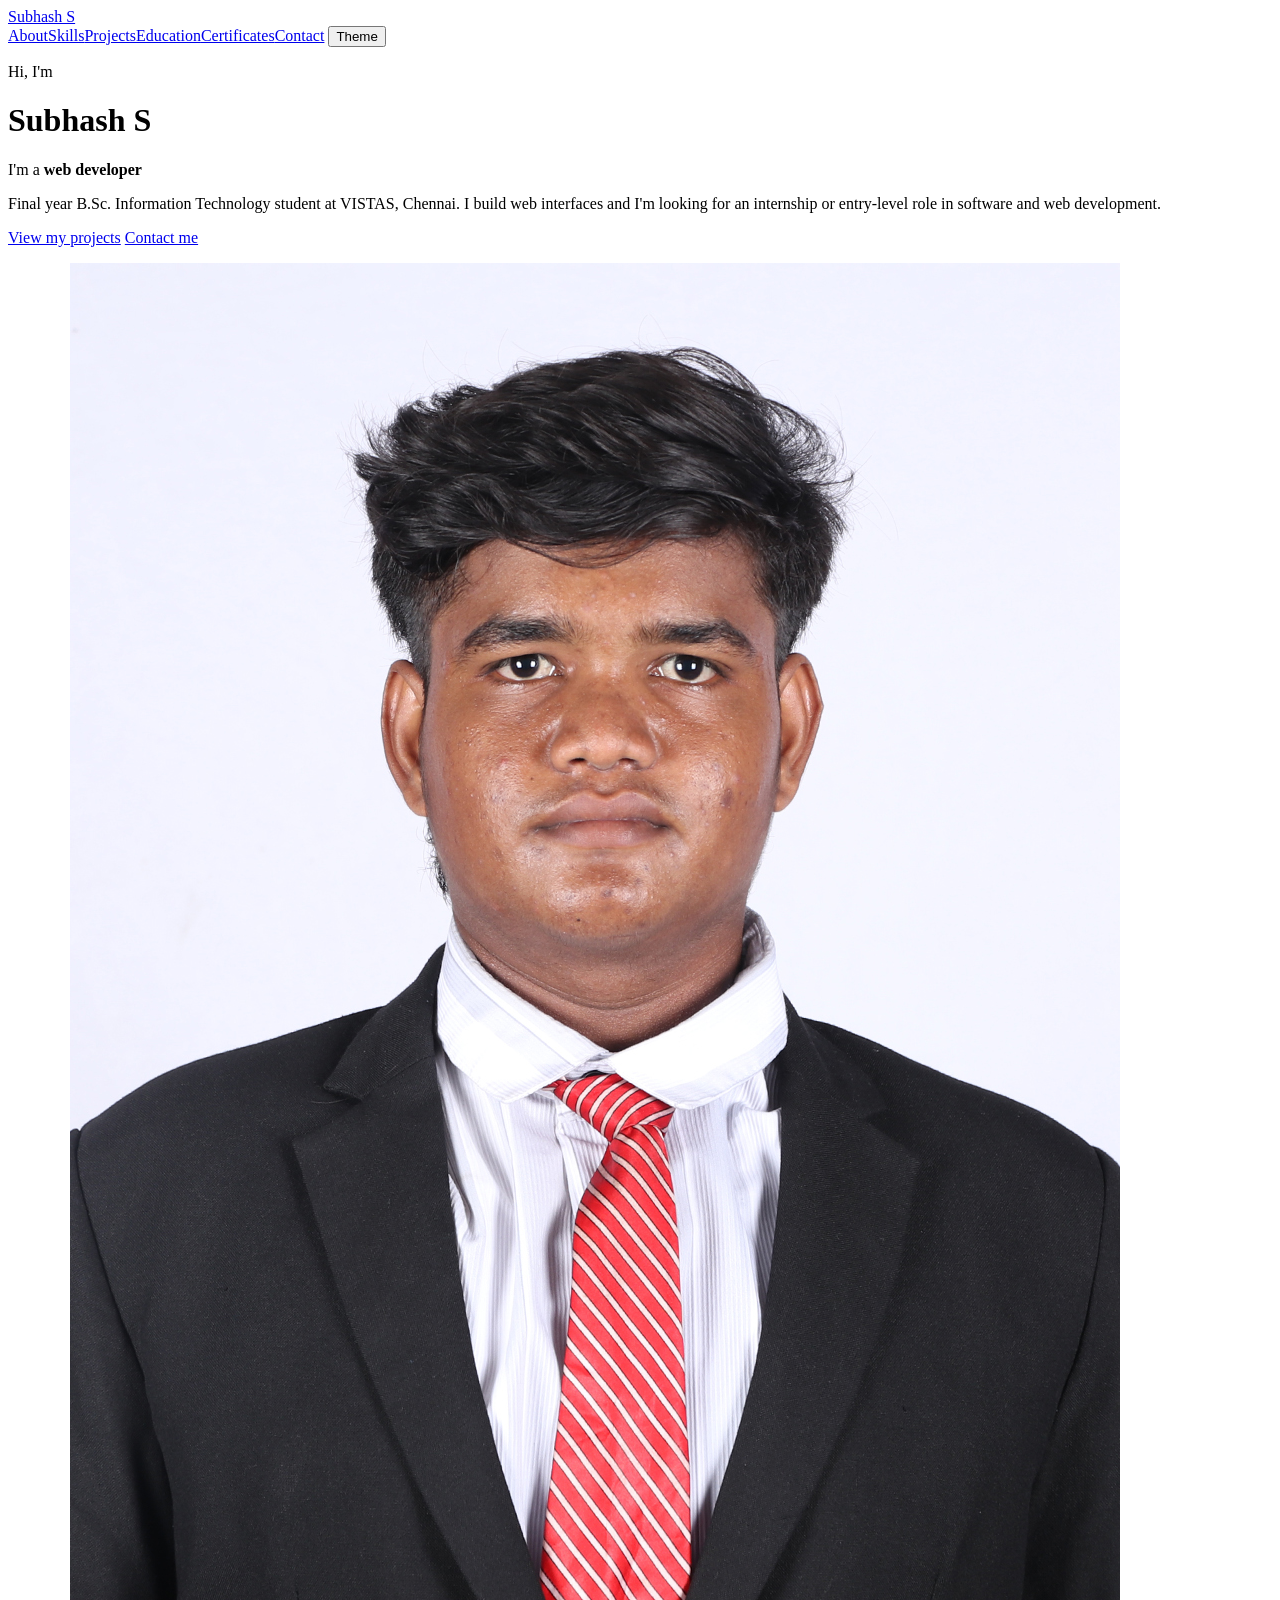
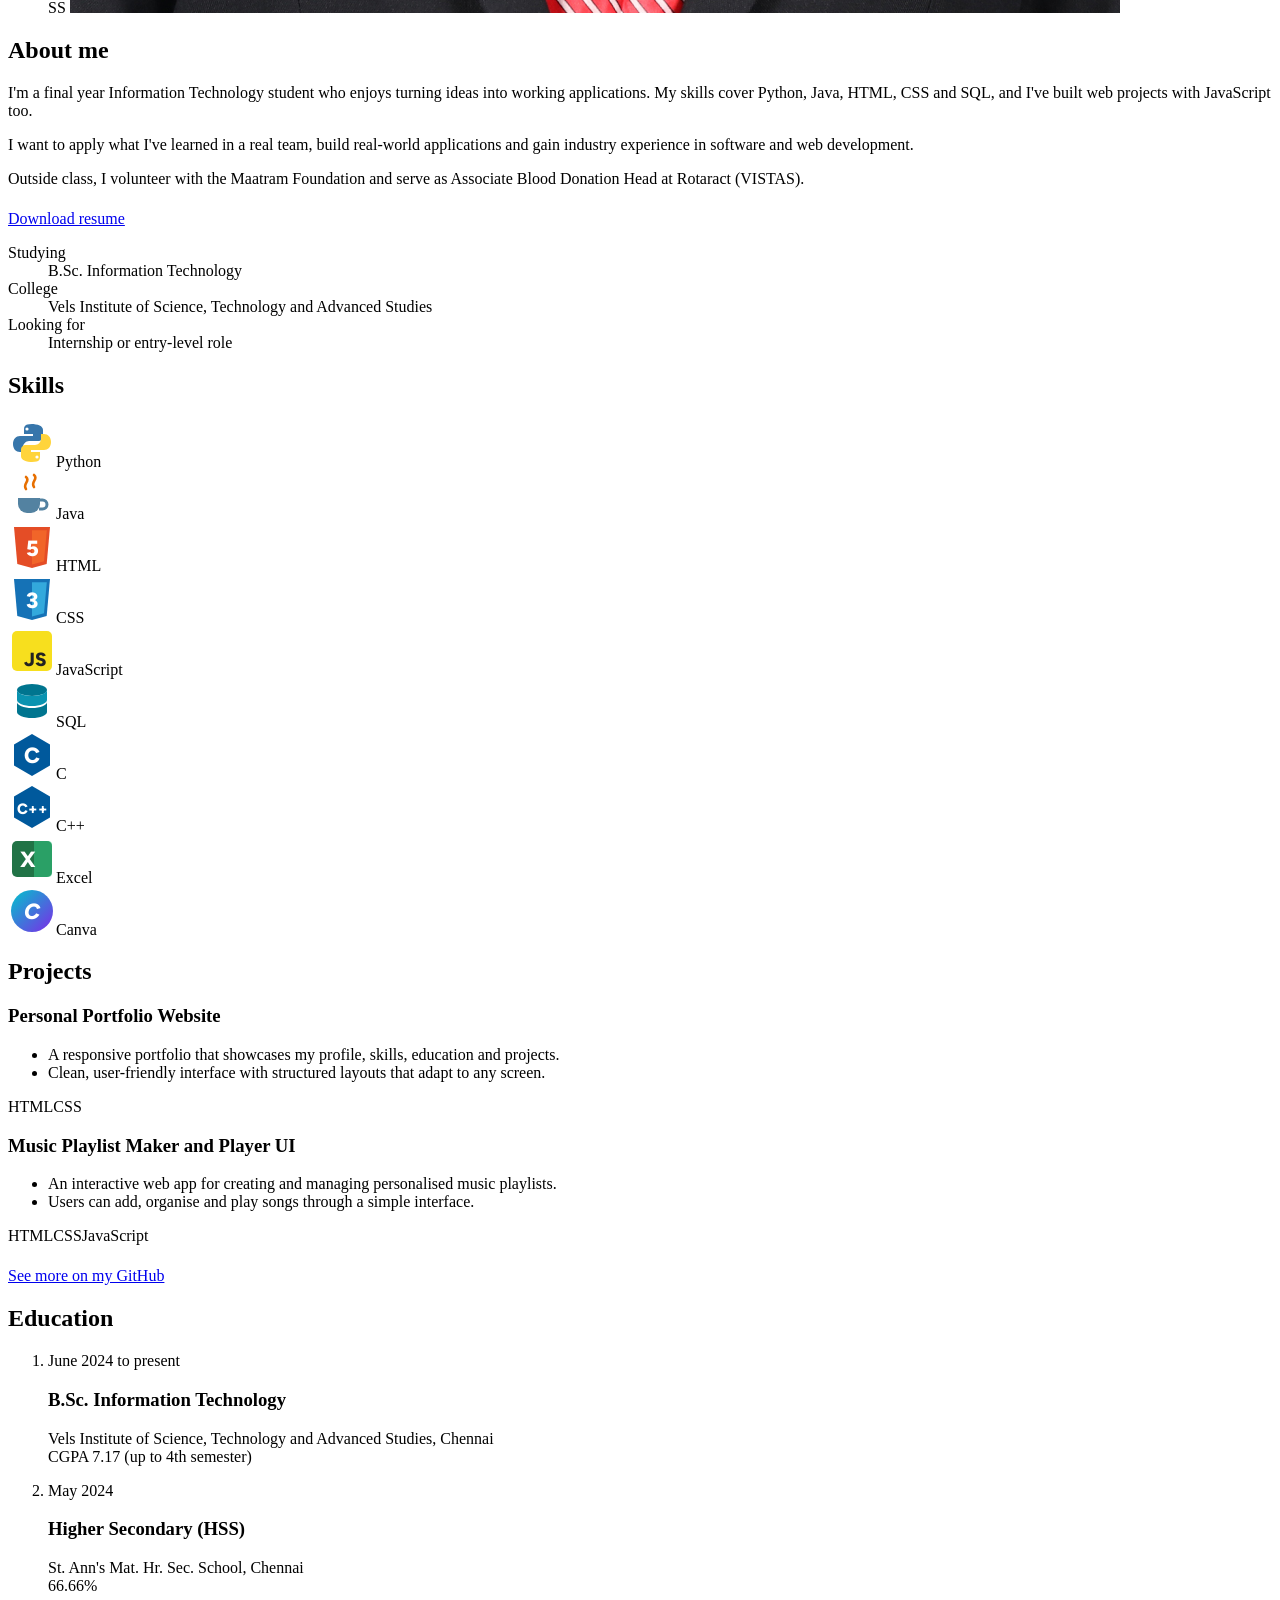
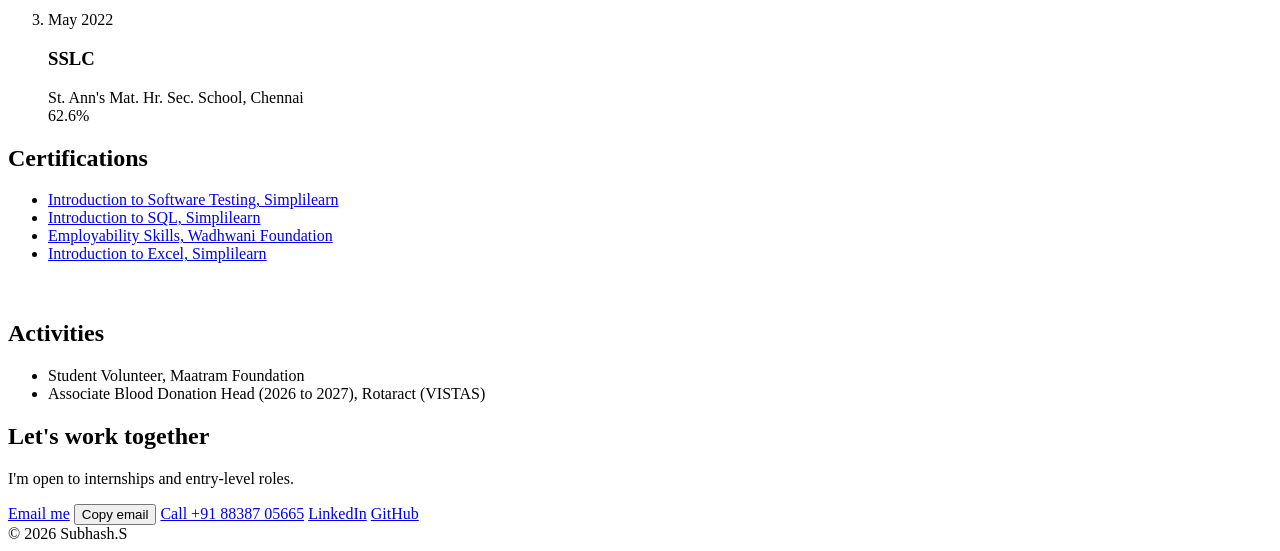
==== commit 5a73cd0a: "Updated portfolio project" ====
--- a/index.html
+++ b/index.html
@@ -4,10 +4,10 @@
 <meta charset="UTF-8">
 <meta name="viewport" content="width=device-width, initial-scale=1, viewport-fit=cover">
 <title>Subhash S</title>
-<meta name="description" content="Portfolio of Subhash S, final year B.Sc. Information Technology student skilled in Python, Java, HTML, CSS and SQL.">
+<meta name="description" content="Portfolio of Subhash S,">
 <link rel="preconnect" href="https://fonts.googleapis.com">
 <link href="https://fonts.googleapis.com/css2?family=Bricolage+Grotesque:opsz,wght@12..96,500;12..96,800&family=Figtree:wght@400;500;600&display=swap" rel="stylesheet">
-<link rel="stylesheet" href="style.css"> 
+<link rel="stylesheet" href="sstyuj.css"> 
 <script src="script.js" type="text/javascript"></script>
 </head>
 <body>
@@ -83,7 +83,7 @@
       <div class="chips"><span class="chip">HTML</span><span class="chip">CSS</span><span class="chip">JavaScript</span></div>
     </article>
   </div>
-  <p style="margin-top:22px"><a href="https://github.com/subhashsenthilnathan007" target="_blank" rel="noopener">See more on my GitHub</a></p>
+  <p style="margin-top:22px"><a href="https://github.com/subhashsenthilnathan007-sketch" target="_blank" rel="noopener">See more on my GitHub</a></p>
 </div></section>
 
 <section id="education"><div class="wrap">
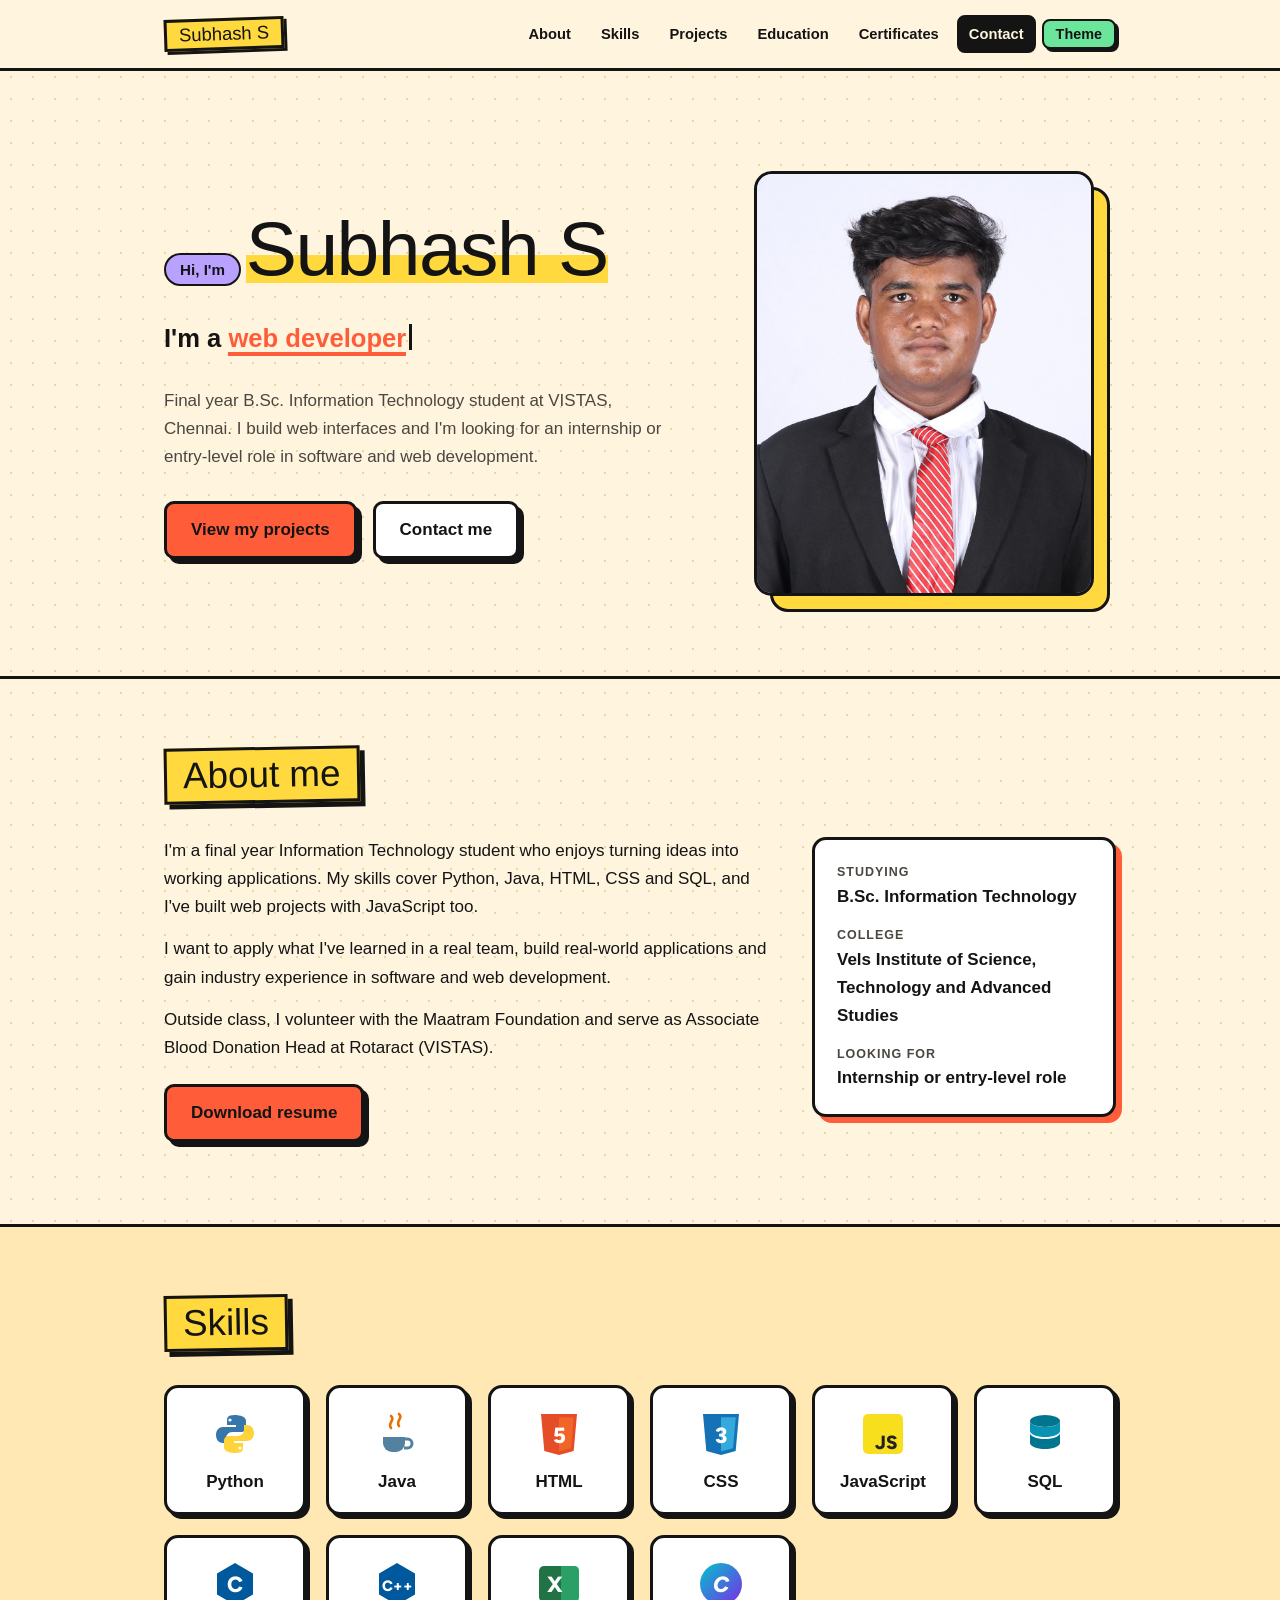
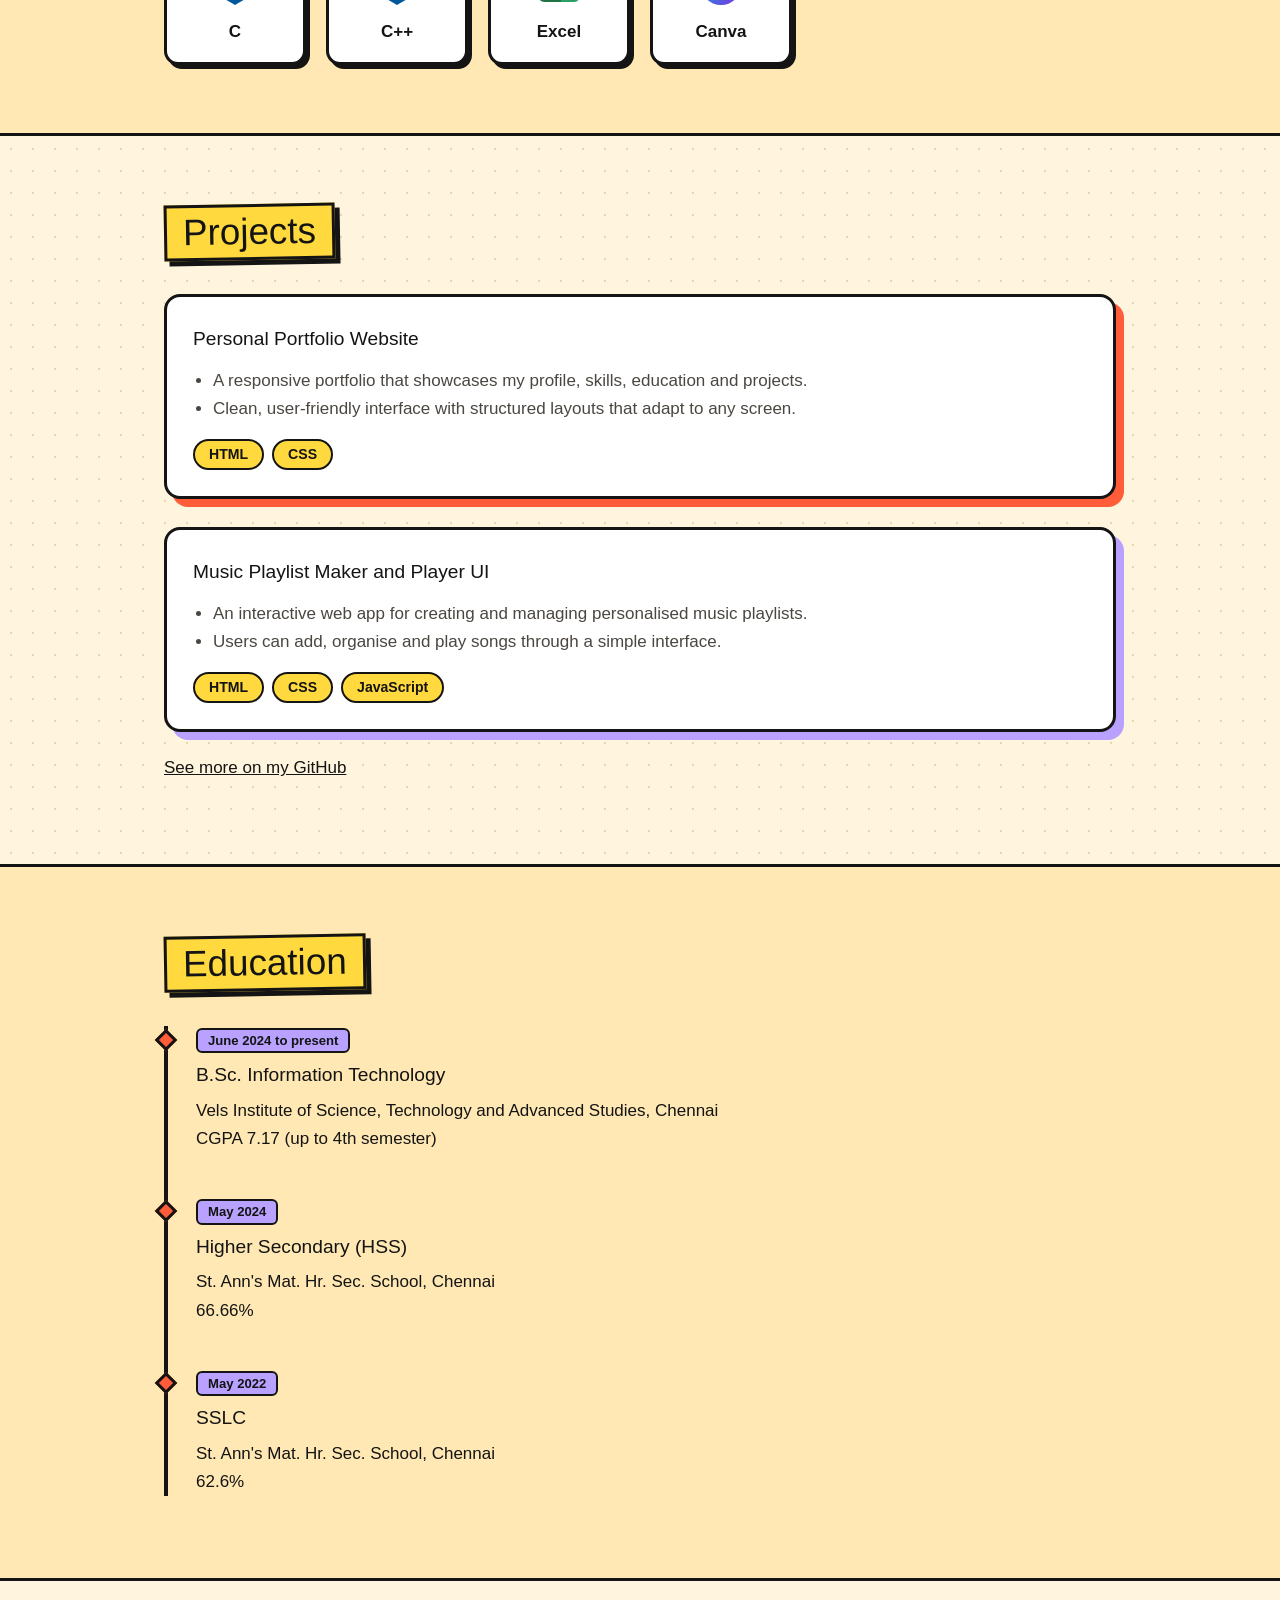
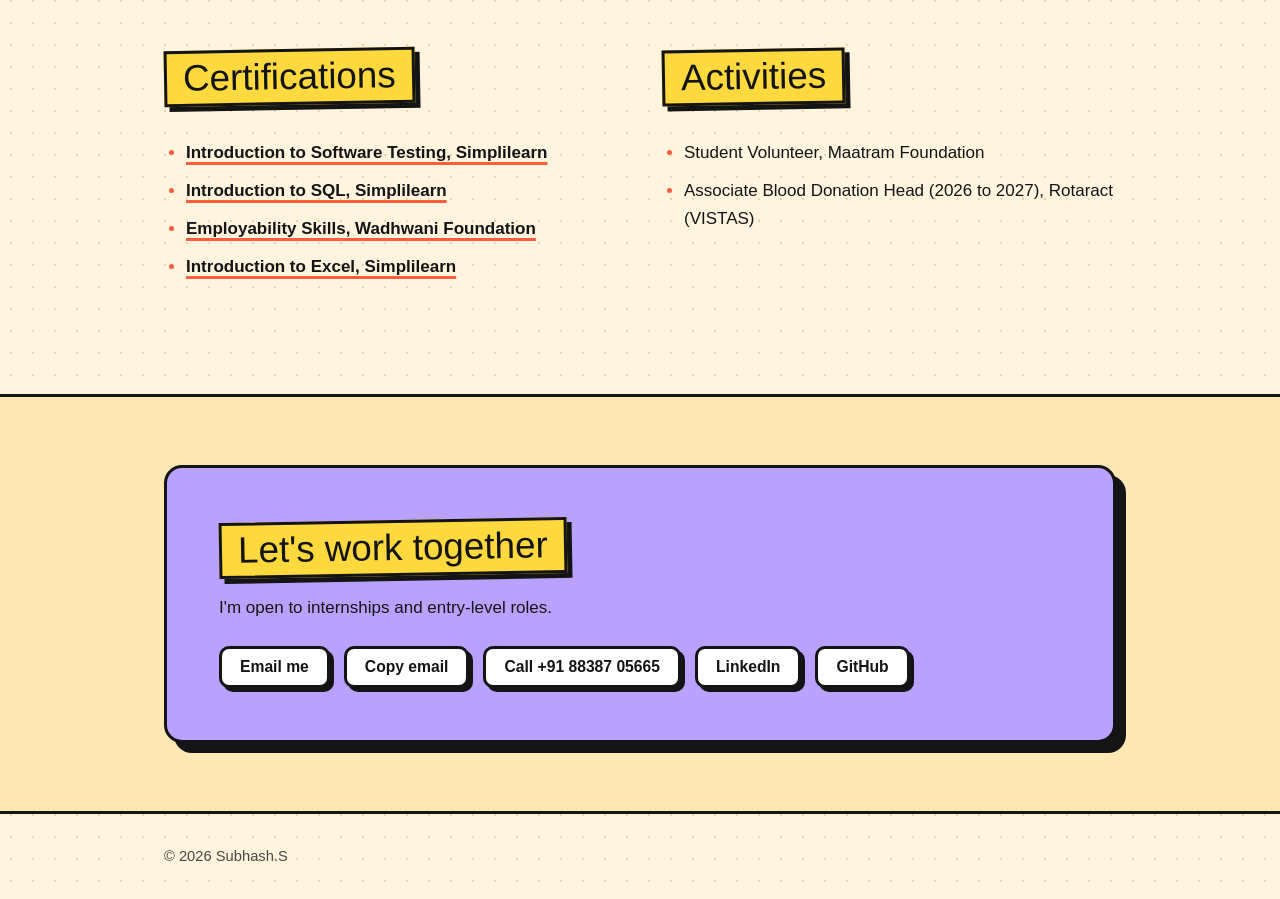
==== commit c023b4df: "Replace sstyuj.css with style.css in index.html" ====
--- a/index.html
+++ b/index.html
@@ -7,7 +7,7 @@
 <meta name="description" content="Portfolio of Subhash S,">
 <link rel="preconnect" href="https://fonts.googleapis.com">
 <link href="https://fonts.googleapis.com/css2?family=Bricolage+Grotesque:opsz,wght@12..96,500;12..96,800&family=Figtree:wght@400;500;600&display=swap" rel="stylesheet">
-<link rel="stylesheet" href="sstyuj.css"> 
+<link rel="stylesheet" href="style.css"> 
 <script src="script.js" type="text/javascript"></script>
 </head>
 <body>
--- a/style.css
+++ b/style.css
@@ -0,0 +1,222 @@
+
+@import url('https://fonts.googleapis.com/css2?family=Archivo+Black&family=DM+Sans:wght@400;500;700&display=swap');
+
+
+:root {
+  --bg: #FFF4DE;
+  --band: #FFE8B3;
+  --surface: #FFFFFF;
+  --ink: #141414;
+  --muted: #4B4640;
+  --line: #E8D6AC;
+  --accent: #FF5C39;   /* coral */
+  --accent2: #B8A1FF;  /* lavender */
+  --mark: #FFD93D;     /* yellow */
+  --mint: #6BE59B;
+  --on-accent: #141414;
+  --head: 'Archivo Black', 'Arial Black', Impact, sans-serif;
+  --body: 'DM Sans', 'Segoe UI', Arial, sans-serif;
+
+  box-sizing: border-box;
+  padding-top: env(safe-area-inset-top, 0px);
+  padding-bottom: env(safe-area-inset-bottom, 0px);
+}
+@media (prefers-color-scheme: dark) {
+  :root:not([data-theme="light"]) {
+    --bg: #131313; --band: #1B1B1B; --surface: #202020; --ink: #F5EFE3;
+    --muted: #B9B2A5; --line: #2C2C2C; --accent: #FF6B4A; --accent2: #B8A1FF;
+    --mark: #FFD93D; --mint: #6BE59B; --on-accent: #141414;
+  }
+}
+:root[data-theme="dark"] {
+  --bg: #131313; --band: #1B1B1B; --surface: #202020; --ink: #F5EFE3;
+  --muted: #B9B2A5; --line: #2C2C2C; --accent: #FF6B4A; --accent2: #B8A1FF;
+  --mark: #FFD93D; --mint: #6BE59B; --on-accent: #141414;
+}
+
+/* ---------- Base ---------- */
+*, *::before, *::after { box-sizing: inherit; }
+html { scroll-behavior: smooth; scroll-padding-top: calc(84px + env(safe-area-inset-top, 0px)); }
+body {
+  margin: 0;
+  background-color: var(--bg);
+  background-image: radial-gradient(var(--line) 1.4px, transparent 1.4px);
+  background-size: 22px 22px;
+  color: var(--ink);
+  font: 17px/1.65 var(--body);
+  -webkit-font-smoothing: antialiased;
+}
+body::before { /* keeps the phone status bar area clean */
+  content: ""; position: fixed; inset: 0 0 auto; height: env(safe-area-inset-top, 0px);
+  background: var(--bg); z-index: 11;
+}
+::selection { background: var(--mark); color: #141414; }
+a { color: inherit; }
+:focus-visible { outline: 3px solid var(--accent); outline-offset: 3px; border-radius: 4px; }
+.wrap { max-width: 1000px; margin: 0 auto; padding: 0 24px; }
+p { margin: 0 0 14px; }
+h1, h2, h3 { font-family: var(--head); font-weight: 400; }
+
+/* ---------- Header ---------- */
+header {
+  position: sticky; top: env(safe-area-inset-top, 0px); z-index: 10;
+  background: var(--bg); border-bottom: 3px solid var(--ink);
+}
+header .wrap { display: flex; align-items: center; justify-content: space-between; gap: 12px; min-height: 68px; flex-wrap: wrap; padding-top: 8px; padding-bottom: 8px; }
+.logo {
+  font: 400 1.15rem var(--head); text-decoration: none; background: var(--mark); color: #141414;
+  border: 3px solid var(--ink); padding: 2px 12px; box-shadow: 3px 3px 0 var(--ink); transform: rotate(-2deg);
+}
+nav { display: flex; gap: 6px; flex-wrap: wrap; align-items: center; }
+nav a {
+  text-decoration: none; font-weight: 700; font-size: .92rem; padding: 5px 10px;
+  border: 2px solid transparent; border-radius: 8px; color: var(--ink);
+}
+nav a:hover { background: var(--mark); color: #141414; border-color: var(--ink); }
+nav a.on { background: var(--ink); color: var(--bg); border-color: var(--ink); }
+#theme {
+  font: 700 .9rem var(--body); cursor: pointer; color: #141414; background: var(--mint);
+  border: 2px solid var(--ink); border-radius: 8px; padding: 5px 12px; box-shadow: 3px 3px 0 var(--ink);
+}
+#theme:active { transform: translate(2px, 2px); box-shadow: 1px 1px 0 var(--ink); }
+
+/* ---------- Hero ---------- */
+.hero {
+  padding: clamp(48px, 9vw, 100px) 24px 80px;
+  display: grid; grid-template-columns: 1.35fr 1fr; gap: 48px; align-items: center;
+}
+.hello {
+  display: inline-block; margin: 0 0 14px; font-weight: 700; font-size: .95rem;
+  background: var(--accent2); color: #141414; border: 2px solid var(--ink); border-radius: 999px; padding: 2px 14px;
+}
+h1 {
+  font: 400 clamp(2.8rem, 7.5vw, 4.8rem)/1.05 var(--head); letter-spacing: -.02em; margin: 0; display: inline-block;
+  background: linear-gradient(transparent 58%, var(--mark) 58%, var(--mark) 92%, transparent 92%);
+  background-size: 0 100%; background-repeat: no-repeat; animation: mark .9s .35s ease-out forwards;
+}
+@keyframes mark { to { background-size: 100% 100%; } }
+.role { font: 700 clamp(1.15rem, 3vw, 1.6rem) var(--body); margin: 24px 0 0; min-height: 1.6em; }
+.role b { color: var(--accent); font-weight: 700; border-bottom: 4px solid var(--accent); }
+.caret { display: inline-block; width: 3px; height: 1em; background: var(--ink); margin-left: 3px; vertical-align: -.12em; animation: blink 1s steps(2) infinite; }
+@keyframes blink { 50% { opacity: 0; } }
+.lead { max-width: 58ch; color: var(--muted); margin: 22px 0 30px; }
+
+.btns { display: flex; gap: 16px; flex-wrap: wrap; }
+.btn {
+  display: inline-block; text-decoration: none; font-weight: 700; padding: 12px 24px; border-radius: 10px;
+  color: var(--ink); background: var(--surface); border: 3px solid var(--ink); box-shadow: 5px 5px 0 var(--ink);
+  transition: transform .12s, box-shadow .12s;
+}
+.btn.pri { background: var(--accent); color: var(--on-accent); }
+.btn:hover { transform: translate(-2px, -2px); box-shadow: 7px 7px 0 var(--ink); }
+.btn:active { transform: translate(3px, 3px); box-shadow: 2px 2px 0 var(--ink); }
+
+/* Photo */
+.photo { margin: 0; justify-self: center; width: 100%; max-width: 340px; position: relative; }
+.photo::before {
+  content: ""; position: absolute; inset: 16px -16px -16px 16px;
+  background: var(--mark); border: 3px solid var(--ink); border-radius: 18px;
+}
+.frame {
+  position: relative; aspect-ratio: 4/5; border-radius: 18px; overflow: hidden;
+  background: var(--accent2); border: 3px solid var(--ink); display: grid; place-items: center;
+}
+.frame span { font: 400 5rem var(--head); color: #141414; }
+.frame img { position: absolute; inset: 0; width: 100%; height: 100%; object-fit: cover; }
+
+/* ---------- Sections ---------- */
+section { padding: 68px 0; border-top: 3px solid var(--ink); }
+section:nth-of-type(even) { background: var(--band); }
+h2 {
+  font: 400 clamp(1.6rem, 4vw, 2.3rem)/1.15 var(--head); margin: 0 0 34px; display: inline-block;
+  padding: 4px 16px; background: var(--mark); color: #141414; border: 3px solid var(--ink);
+  box-shadow: 5px 5px 0 var(--ink); transform: rotate(-1deg);
+}
+h3 { font-size: 1.2rem; margin: 0 0 6px; }
+
+/* About */
+.about { display: grid; grid-template-columns: 2fr 1fr; gap: 40px; }
+.facts {
+  background: var(--surface); border: 3px solid var(--ink); border-radius: 14px;
+  padding: 22px; margin: 0; align-self: start; box-shadow: 6px 6px 0 var(--accent);
+}
+.facts dt { font-size: .78rem; font-weight: 700; text-transform: uppercase; letter-spacing: .08em; color: var(--muted); }
+.facts dd { margin: 0 0 14px; font-weight: 700; }
+.facts dd:last-child { margin: 0; }
+
+/* Skills */
+.skills { display: grid; grid-template-columns: repeat(auto-fit, minmax(130px, 1fr)); gap: 20px; }
+.tool {
+  background: var(--surface); border: 3px solid var(--ink); border-radius: 14px; box-shadow: 4px 4px 0 var(--ink);
+  padding: 22px 12px 16px; display: flex; flex-direction: column; align-items: center; gap: 10px;
+  text-align: center; font-weight: 700; transition: transform .12s, box-shadow .12s;
+}
+.tool:hover { transform: translate(-2px, -2px) rotate(-1.5deg); box-shadow: 7px 7px 0 var(--accent); }
+.chips { display: flex; flex-wrap: wrap; gap: 8px; margin-top: 12px; }
+.chip {
+  background: var(--mint); color: #141414; border: 2px solid var(--ink); border-radius: 999px;
+  padding: 2px 14px; font-weight: 700; font-size: .88rem;
+}
+
+/* Projects */
+.projects { display: grid; gap: 28px; }
+.proj {
+  background: var(--surface); border: 3px solid var(--ink); border-radius: 16px;
+  padding: 26px; box-shadow: 8px 8px 0 var(--accent);
+}
+.proj:nth-child(2) { box-shadow: 8px 8px 0 var(--accent2); }
+.proj ul { margin: 12px 0 16px; padding-left: 20px; color: var(--muted); }
+.proj .chip { background: var(--mark); }
+
+/* Education timeline */
+.timeline { list-style: none; margin: 0; padding: 0 0 0 28px; border-left: 4px solid var(--ink); }
+.timeline li { position: relative; padding-bottom: 30px; }
+.timeline li:last-child { padding-bottom: 0; }
+.timeline li::before {
+  content: ""; position: absolute; left: -38px; top: 6px; width: 16px; height: 16px;
+  background: var(--accent); border: 3px solid var(--ink); transform: rotate(45deg);
+}
+.when {
+  display: inline-block; margin: 0 0 6px; font-size: .82rem; font-weight: 700;
+  background: var(--accent2); color: #141414; border: 2px solid var(--ink); border-radius: 6px; padding: 0 10px;
+}
+
+/* Certifications + activities */
+.two { display: grid; grid-template-columns: 1fr 1fr; gap: 44px; }
+.plain { margin: 0; padding-left: 22px; }
+.plain li { margin-bottom: 10px; }
+.plain li::marker { color: var(--accent); font-weight: 700; }
+.plain a { color: var(--ink); font-weight: 700; text-decoration: underline; text-decoration-color: var(--accent); text-decoration-thickness: 3px; text-underline-offset: 4px; }
+.plain a:hover { background: var(--mark); color: #141414; text-decoration-color: #141414; }
+
+/* Contact */
+.contact-box {
+  background: var(--accent2); color: #141414; border: 3px solid var(--ink); border-radius: 18px;
+  padding: clamp(28px, 5vw, 52px); box-shadow: 10px 10px 0 var(--ink);
+}
+.contact-box h2 { margin-bottom: 18px; }
+.contact-box p { max-width: 52ch; font-weight: 500; }
+.links { display: flex; flex-wrap: wrap; gap: 14px; margin-top: 24px; }
+.links a, .links button {
+  font: 700 .98rem var(--body); background: #FFFFFF; color: #141414; border: 3px solid #141414;
+  border-radius: 10px; padding: 9px 18px; text-decoration: none; cursor: pointer; box-shadow: 4px 4px 0 #141414;
+  transition: transform .12s, box-shadow .12s;
+}
+.links a:hover, .links button:hover { background: var(--mark); transform: translate(-2px, -2px); box-shadow: 6px 6px 0 #141414; }
+.links a:active, .links button:active { transform: translate(3px, 3px); box-shadow: 1px 1px 0 #141414; }
+
+footer { padding: 30px 0; color: var(--muted); font-size: .92rem; font-weight: 500; border-top: 3px solid var(--ink); }
+
+/* ---------- Responsive ---------- */
+@media (max-width: 820px) {
+  .hero { grid-template-columns: 1fr; }
+  .photo { max-width: 260px; justify-self: start; margin: 0 20px 20px 0; }
+}
+@media (max-width: 720px) {
+  .about, .two { grid-template-columns: 1fr; }
+  nav a { padding: 5px 7px; font-size: .85rem; }
+}
+@media (prefers-reduced-motion: reduce) {
+  * { animation: none !important; transition: none !important; scroll-behavior: auto !important; }
+  h1 { background-size: 100% 100%; }
+}
